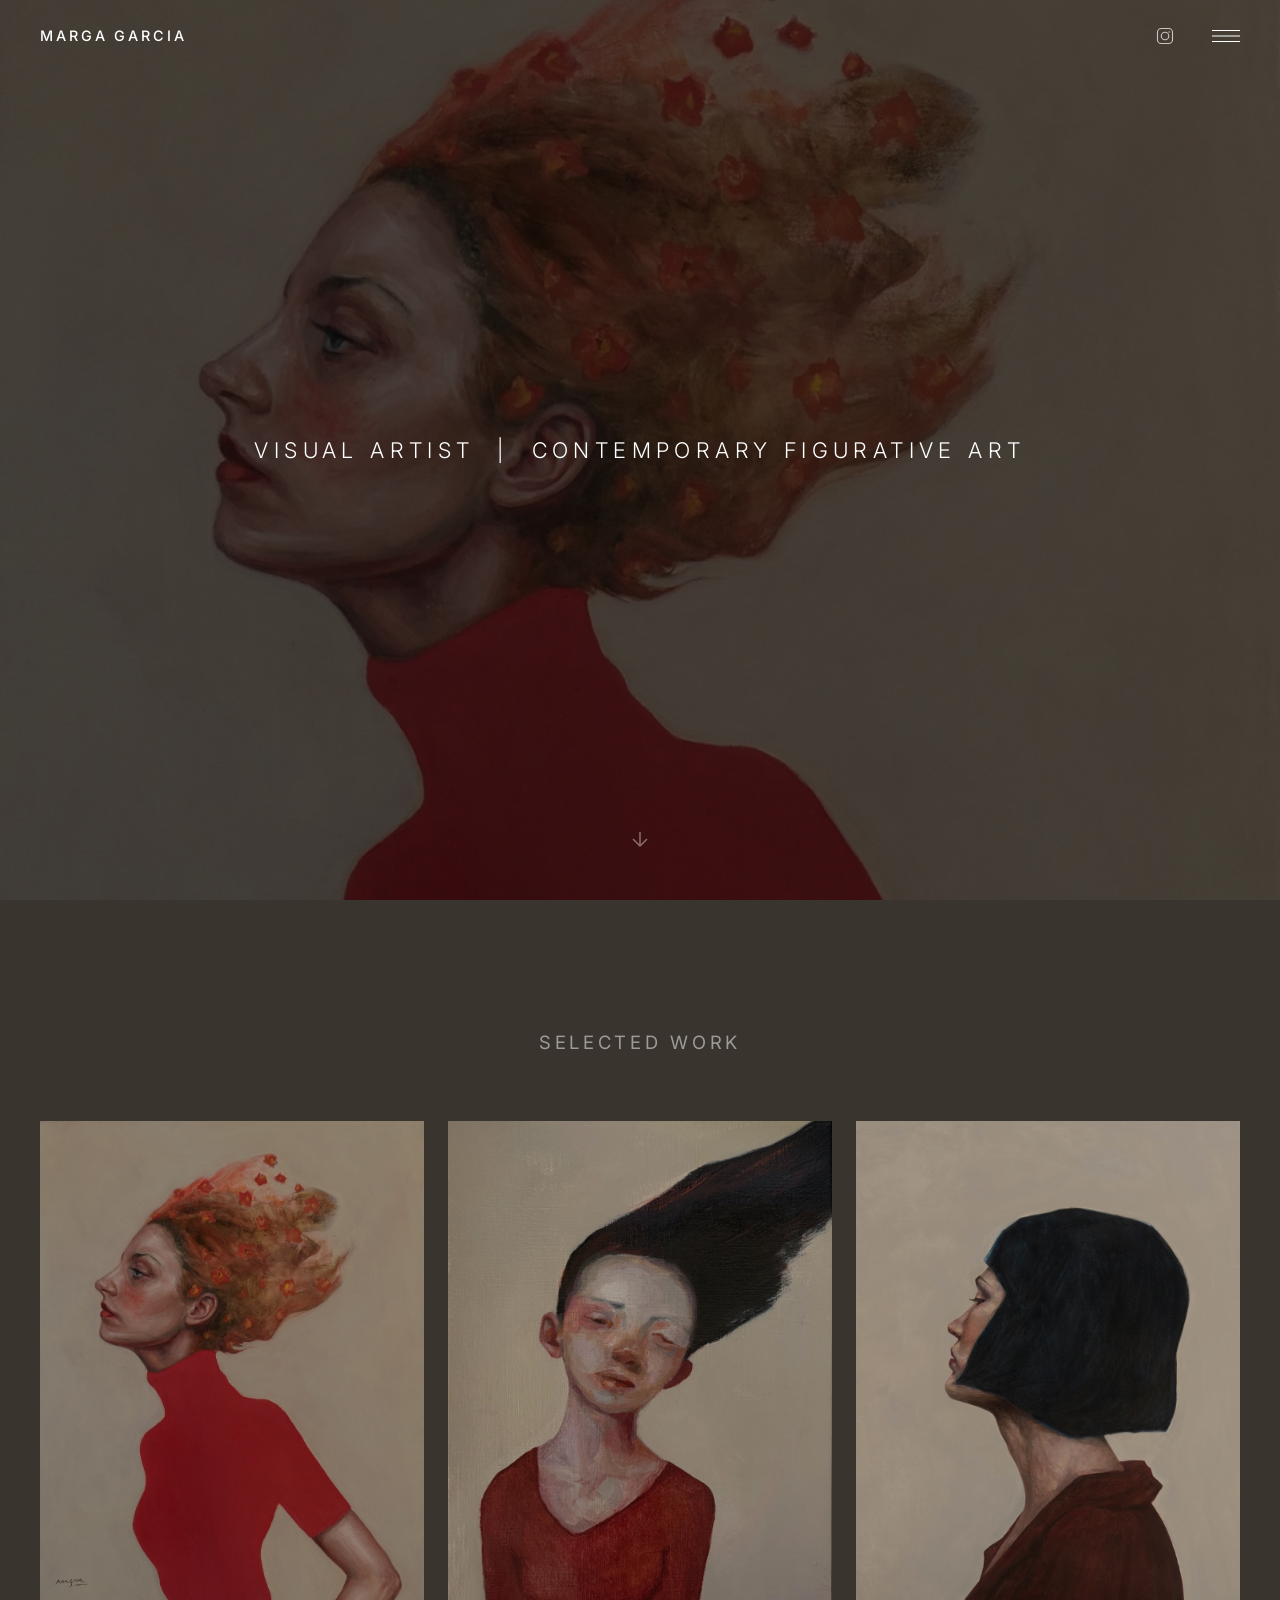
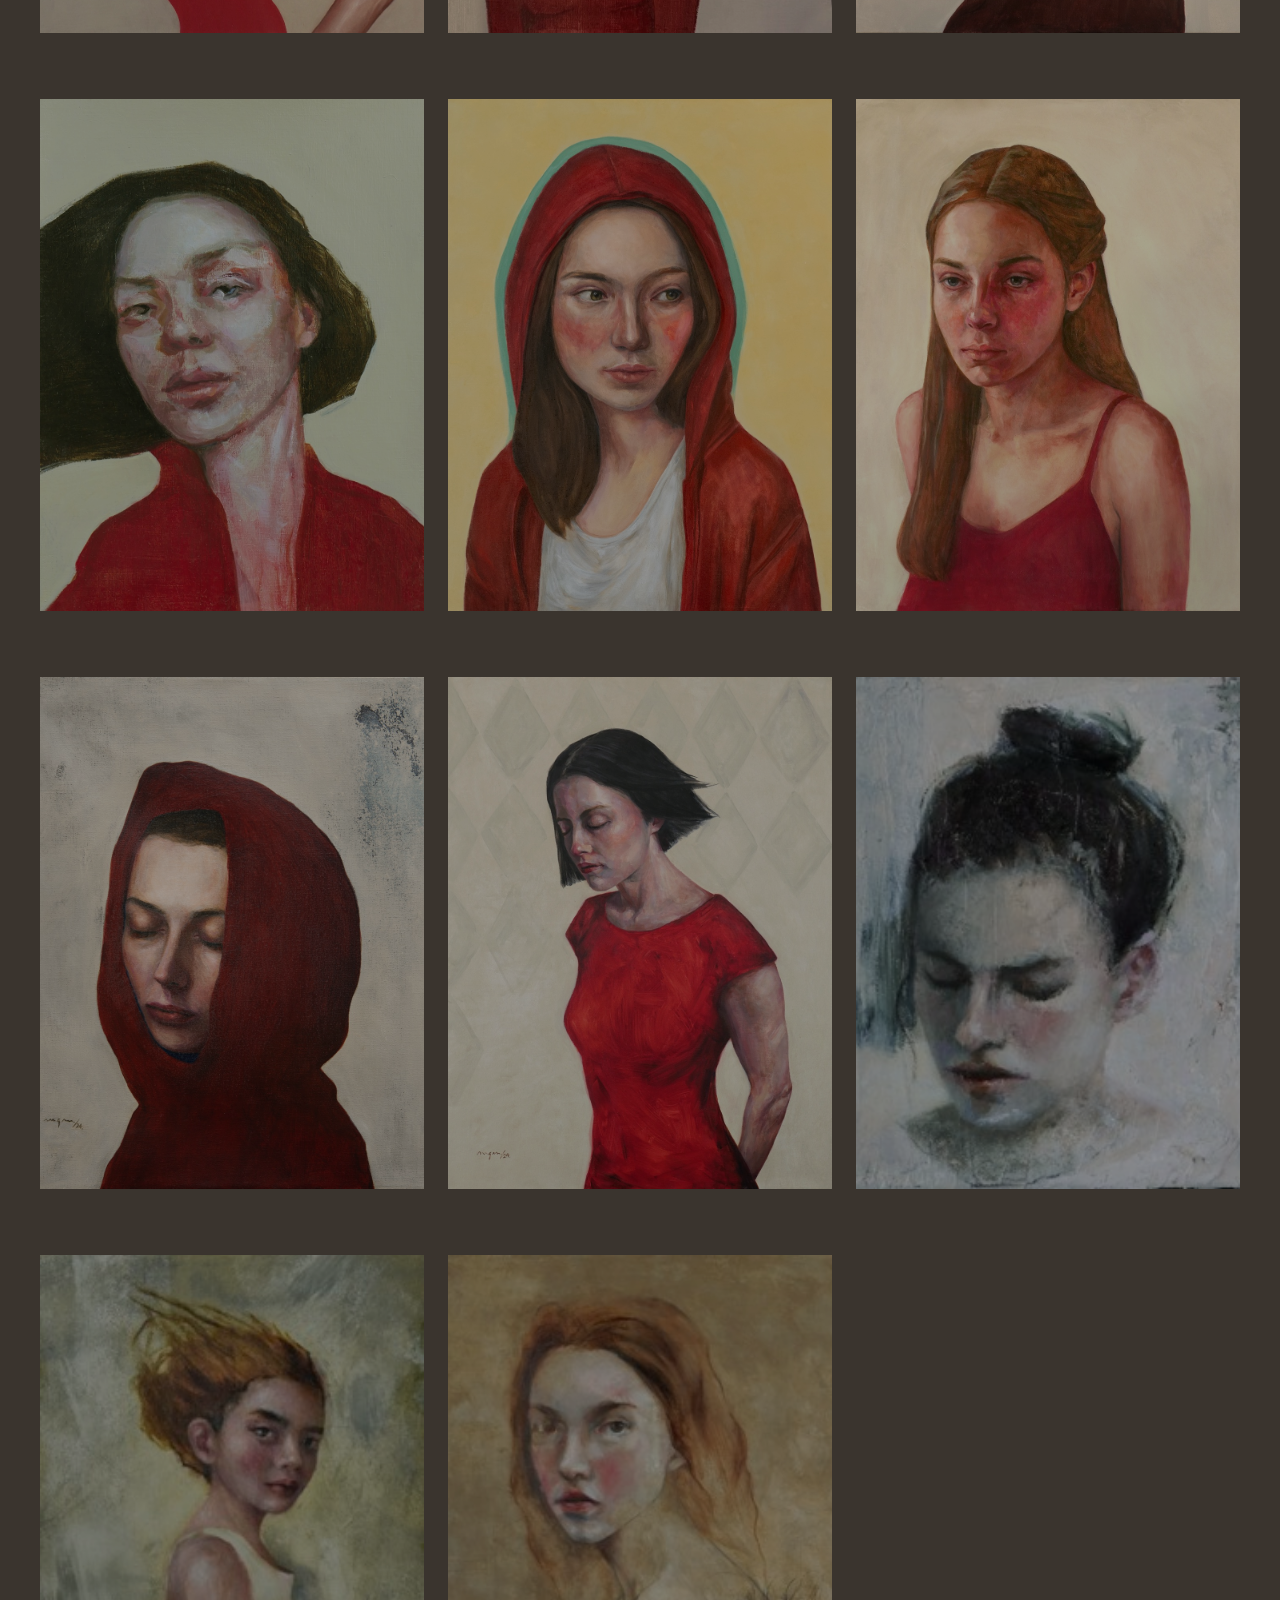
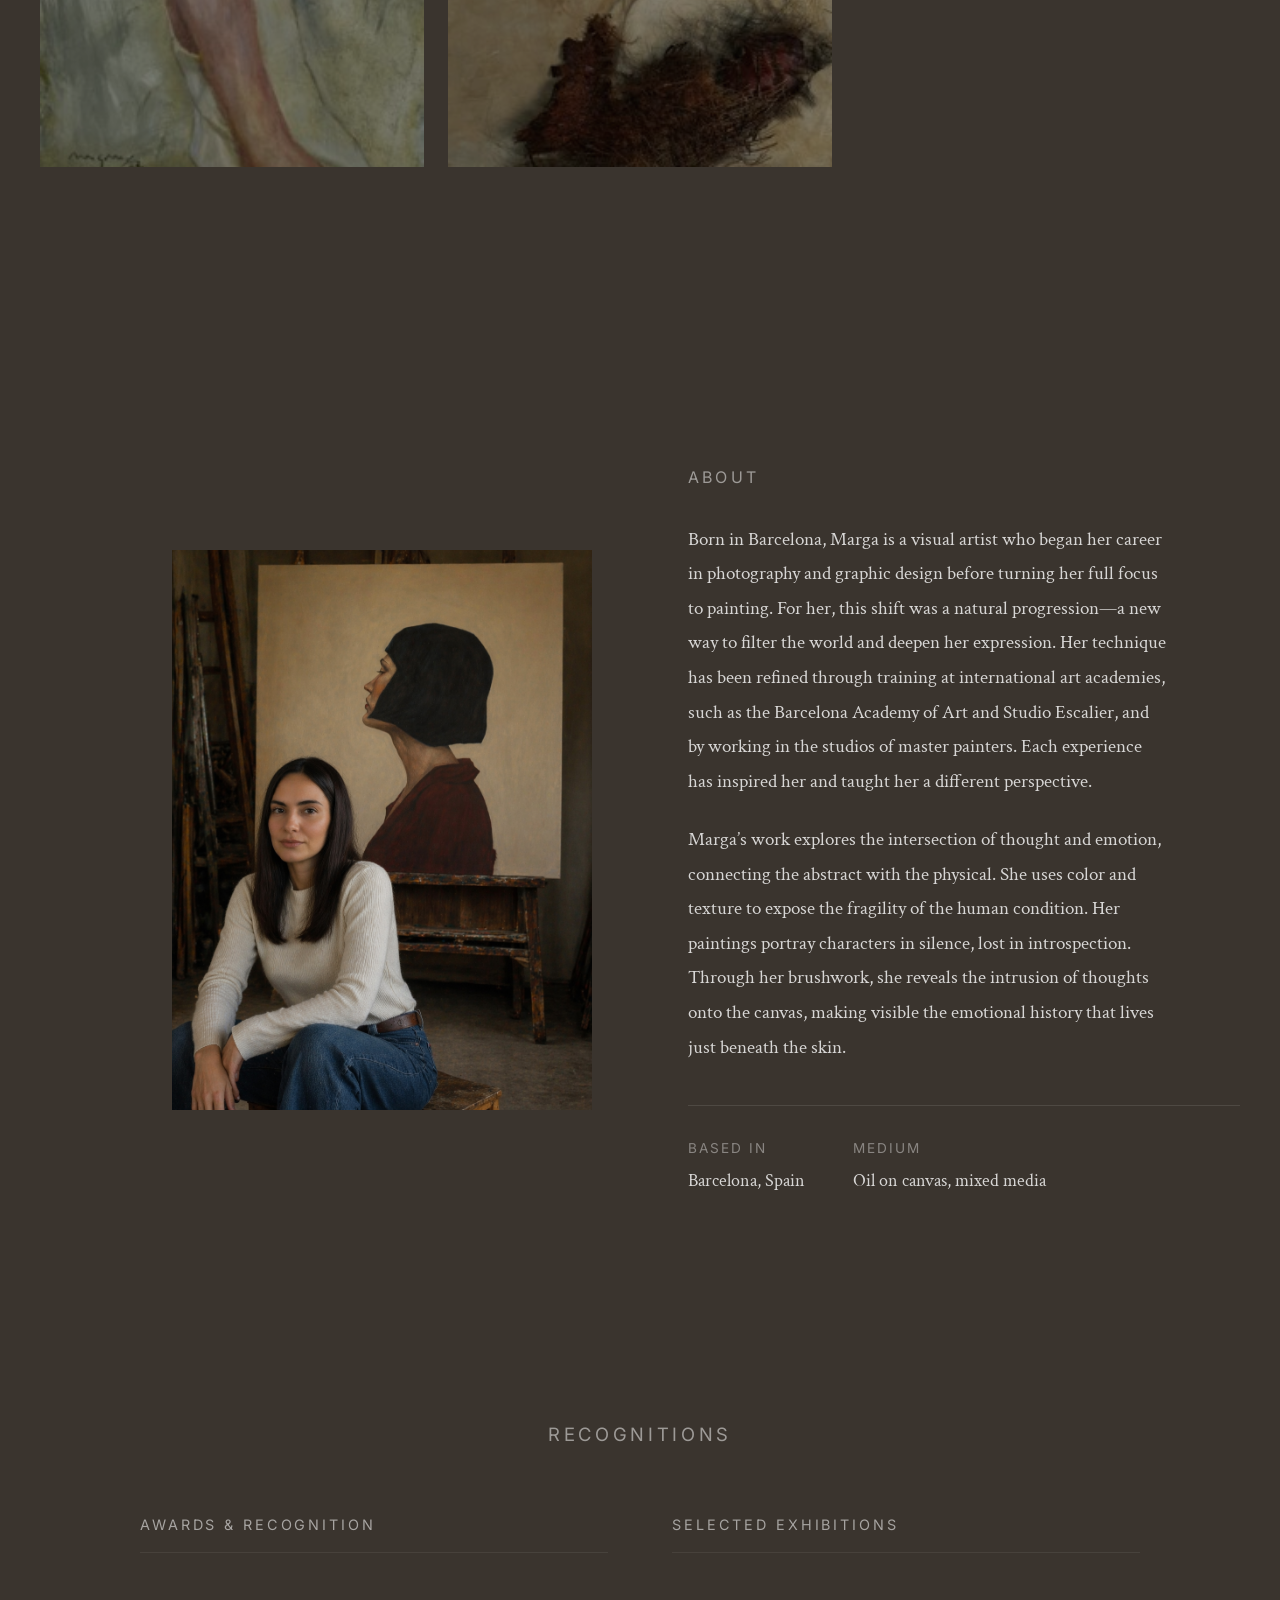
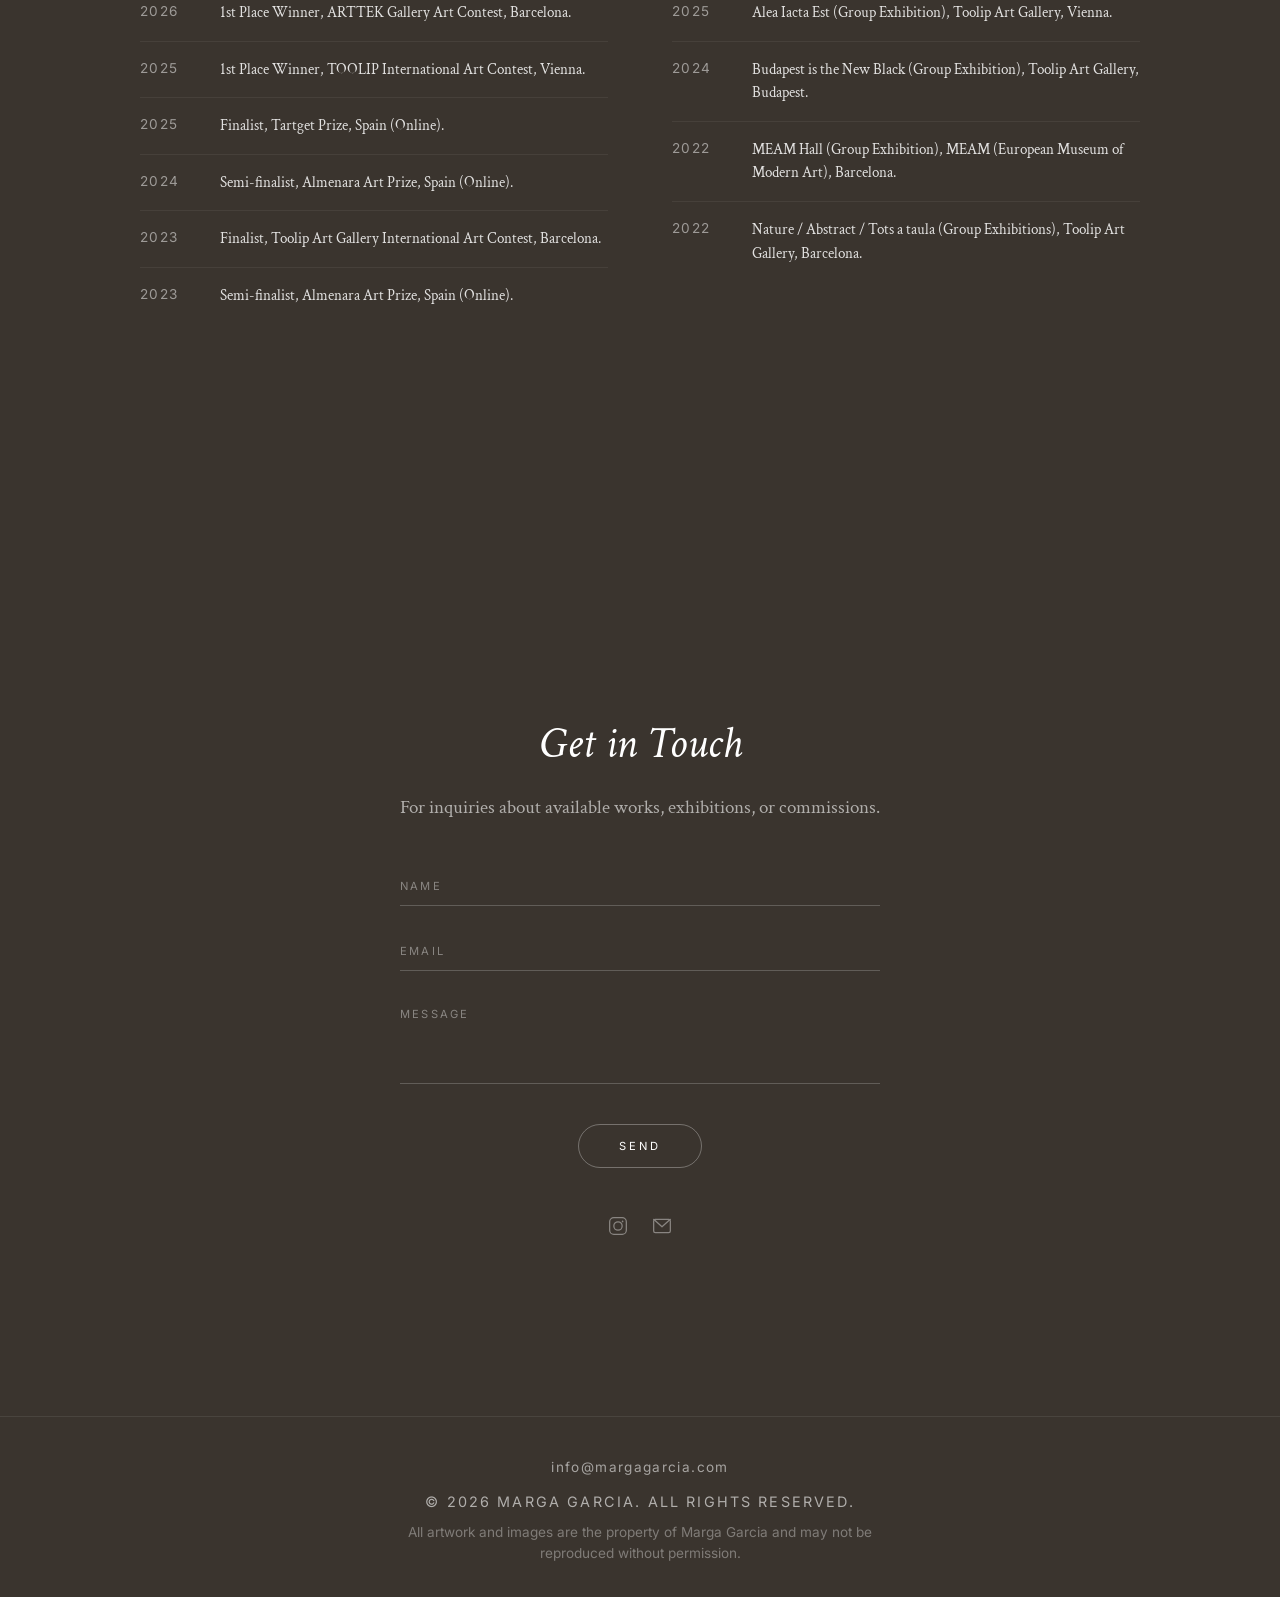
==== index.html @ 3ab3a867 "Improve mobile layout: stack hero title, recenter background, 2-column gallery on small phones Co-Au" ====
<!DOCTYPE html>
<html lang="en">
<head>
  <meta charset="UTF-8">
  <meta name="viewport" content="width=device-width, initial-scale=1.0">
  <title>Marga Garcia — Artist</title>
  <meta name="description" content="Marga Garcia — Artist portfolio">
  <link rel="preconnect" href="https://fonts.googleapis.com">
  <link rel="preconnect" href="https://fonts.gstatic.com" crossorigin>
  <link href="https://fonts.googleapis.com/css2?family=Crimson+Text:ital,wght@0,400;0,600;1,400&family=Inter:wght@300;400;500&display=swap" rel="stylesheet">
  <link rel="stylesheet" href="css/style.css">
</head>
<body>

  <!-- Navigation -->
  <nav class="nav" id="nav">
    <div class="nav-inner">
      <a href="#hero" class="nav-logo">Marga Garcia</a>
      <div class="nav-actions">
        <a href="https://www.instagram.com/marga__art/" target="_blank" aria-label="Instagram" class="nav-ig">
          <svg width="18" height="18" viewBox="0 0 24 24" fill="none" stroke="currentColor" stroke-width="1.5" stroke-linecap="round" stroke-linejoin="round">
            <rect x="2" y="2" width="20" height="20" rx="5"/>
            <circle cx="12" cy="12" r="5"/>
            <circle cx="17.5" cy="6.5" r="1" fill="currentColor" stroke="none"/>
          </svg>
        </a>
        <button class="nav-toggle" id="nav-toggle" aria-label="Toggle menu">
          <span></span>
          <span></span>
          <span></span>
        </button>
      </div>
      <ul class="nav-links" id="nav-links">
        <li><a href="#work">Work</a></li>
        <li><a href="#about">About</a></li>
        <li><a href="#recognitions">Recognitions</a></li>
        <li><a href="#contact">Contact</a></li>
      </ul>
    </div>
  </nav>

  <!-- Hero -->
  <section class="slide hero" id="hero">
    <div class="hero-bg"></div>
    <div class="hero-content">
      <h1 class="hero-title"><span class="hero-line">Visual Artist</span><span class="hero-sep">&nbsp;&nbsp;|&nbsp;&nbsp;</span><span class="hero-line">Contemporary Figurative Art</span></h1>
    </div>
    <a href="#work" class="scroll-indicator" aria-label="Scroll down">
      <svg width="24" height="24" viewBox="0 0 24 24" fill="none" stroke="currentColor" stroke-width="1.5">
        <path d="M12 5v14M5 12l7 7 7-7"/>
      </svg>
    </a>
  </section>

  <!-- Work / Gallery -->
  <section class="slide work" id="work">
    <div class="section-header">
      <h2>Selected Work</h2>
    </div>
    <div class="gallery">
      <a href="#" class="gallery-item" data-title="Inflorescence" data-year="2025">
        <div class="gallery-img">
          <img src="images/insta/Inflorescence_MargaGarcia%20Grande.jpeg" alt="Inflorescence" loading="lazy">
        </div>
        <div class="gallery-caption">
          <span class="gallery-title">Inflorescence</span>
          <span class="gallery-year">2025</span>
        </div>
      </a>
      <a href="#" class="gallery-item" data-title="Untitled" data-year="2026">
        <div class="gallery-img">
          <img src="images/insta/WhatsApp%20Image%202026-04-10%20at%2017.46.43%20Grande.jpeg" alt="Untitled" loading="lazy">
        </div>
        <div class="gallery-caption">
          <span class="gallery-title">Untitled</span>
          <span class="gallery-year">2026</span>
        </div>
      </a>
      <a href="#" class="gallery-item" data-title="Reflections II" data-year="2025">
        <div class="gallery-img">
          <img src="images/insta/Marga%20Garcia_%20REFLECTIONS%20_II%20Grande.jpeg" alt="Reflections II" loading="lazy">
        </div>
        <div class="gallery-caption">
          <span class="gallery-title">Reflections II</span>
          <span class="gallery-year">2025</span>
        </div>
      </a>
      <a href="#" class="gallery-item" data-title="Untitled" data-year="2024">
        <div class="gallery-img">
          <img src="images/insta/L1035656%20copy%20Grande.jpeg" alt="Untitled" loading="lazy">
        </div>
        <div class="gallery-caption">
          <span class="gallery-title">Untitled</span>
          <span class="gallery-year">2024</span>
        </div>
      </a>
      <a href="#" class="gallery-item" data-title="Too Bright To Be Hidden" data-year="2024">
        <div class="gallery-img">
          <img src="images/insta/%22TooBrightToBeHidden%22._MargaGarcia%20Grande.jpeg" alt="Too Bright To Be Hidden" loading="lazy">
        </div>
        <div class="gallery-caption">
          <span class="gallery-title">Too Bright To Be Hidden</span>
          <span class="gallery-year">2024</span>
        </div>
      </a>
      <a href="#" class="gallery-item" data-title="The Flush Within" data-year="2025">
        <div class="gallery-img">
          <img src="images/insta/The%20Flush%20Within_%20Marga%20Garcia%20Grande.jpeg" alt="The Flush Within" loading="lazy">
        </div>
        <div class="gallery-caption">
          <span class="gallery-title">The Flush Within</span>
          <span class="gallery-year">2025</span>
        </div>
      </a>
      <a href="#" class="gallery-item" data-title="Reflections III" data-year="2024">
        <div class="gallery-img">
          <img src="images/insta/Marga%20Garcia%20REFLECTIONS%20III%20Grande.jpeg" alt="Reflections III" loading="lazy">
        </div>
        <div class="gallery-caption">
          <span class="gallery-title">Reflections III</span>
          <span class="gallery-year">2024</span>
        </div>
      </a>
      <a href="#" class="gallery-item" data-title="Reflections" data-year="2026">
        <div class="gallery-img">
          <img src="images/insta/Marga%20Garcia%20-%20Reflections-%20oil%20on%20canvas%20Grande.jpeg" alt="Reflections" loading="lazy">
        </div>
        <div class="gallery-caption">
          <span class="gallery-title">Reflections</span>
          <span class="gallery-year">2026</span>
        </div>
      </a>
      <a href="#" class="gallery-item" data-title="Regrets" data-year="2026">
        <div class="gallery-img">
          <img src="images/insta/Regrets_MargaG%20%20%20Peque%C3%B1o.jpeg" alt="Regrets" loading="lazy">
        </div>
        <div class="gallery-caption">
          <span class="gallery-title">Regrets</span>
          <span class="gallery-year">2026</span>
        </div>
      </a>
      <a href="#" class="gallery-item" data-title="Enchantment" data-year="2026">
        <div class="gallery-img">
          <img src="images/insta/Enchantment_Marga%20Garcia%20Peque%C3%B1o.jpeg" alt="Enchantment" loading="lazy">
        </div>
        <div class="gallery-caption">
          <span class="gallery-title">Enchantment</span>
          <span class="gallery-year">2026</span>
        </div>
      </a>
      <a href="#" class="gallery-item" data-title="Tree Bark Woman" data-year="2026">
        <div class="gallery-img">
          <img src="images/insta/Marga%20Garcia_Tree%20Bark%20Woman%20Peque%C3%B1o.jpeg" alt="Tree Bark Woman" loading="lazy">
        </div>
        <div class="gallery-caption">
          <span class="gallery-title">Tree Bark Woman</span>
          <span class="gallery-year">2026</span>
        </div>
      </a>
    </div>
  </section>

  <!-- About -->
  <section class="slide about" id="about">
    <div class="about-inner">
      <div class="about-image">
        <img src="images/insta/ChatGPT%20Image%20Apr%2018,%202026,%2011_06_30%20AM.png" alt="Marga Garcia">
      </div>
      <div class="about-text">
        <h2>About</h2>
        <p>Born in Barcelona, Marga is a visual artist who began her career in photography and graphic design before turning her full focus to painting. For her, this shift was a natural progression—a new way to filter the world and deepen her expression. Her technique has been refined through training at international art academies, such as the Barcelona Academy of Art and Studio Escalier, and by working in the studios of master painters. Each experience has inspired her and taught her a different perspective.</p>
        <p>Marga&rsquo;s work explores the intersection of thought and emotion, connecting the abstract with the physical. She uses color and texture to expose the fragility of the human condition. Her paintings portray characters in silence, lost in introspection. Through her brushwork, she reveals the intrusion of thoughts onto the canvas, making visible the emotional history that lives just beneath the skin.</p>
        <div class="about-details">
          <div class="detail">
            <span class="detail-label">Based in</span>
            <span class="detail-value">Barcelona, Spain</span>
          </div>
          <div class="detail">
            <span class="detail-label">Medium</span>
            <span class="detail-value">Oil on canvas, mixed media</span>
          </div>
        </div>
      </div>
    </div>
  </section>

  <!-- Recognitions -->
  <section class="slide recognitions" id="recognitions">
    <div class="section-header">
      <h2>Recognitions</h2>
    </div>
    <div class="recognitions-inner">
      <div class="recognitions-group">
        <h3 class="recognitions-subtitle">Awards &amp; Recognition</h3>
        <ul class="recognitions-list">
          <li><span class="recognitions-year">2026</span><span class="recognitions-text">1st Place Winner, ARTTEK Gallery Art Contest, Barcelona.</span></li>
          <li><span class="recognitions-year">2025</span><span class="recognitions-text">1st Place Winner, TOOLIP International Art Contest, Vienna.</span></li>
          <li><span class="recognitions-year">2025</span><span class="recognitions-text">Finalist, Tartget Prize, Spain (Online).</span></li>
          <li><span class="recognitions-year">2024</span><span class="recognitions-text">Semi-finalist, Almenara Art Prize, Spain (Online).</span></li>
          <li><span class="recognitions-year">2023</span><span class="recognitions-text">Finalist, Toolip Art Gallery International Art Contest, Barcelona.</span></li>
          <li><span class="recognitions-year">2023</span><span class="recognitions-text">Semi-finalist, Almenara Art Prize, Spain (Online).</span></li>
        </ul>
      </div>
      <div class="recognitions-group">
        <h3 class="recognitions-subtitle">Selected Exhibitions</h3>
        <ul class="recognitions-list">
          <li><span class="recognitions-year">2025</span><span class="recognitions-text">Alea Iacta Est (Group Exhibition), Toolip Art Gallery, Vienna.</span></li>
          <li><span class="recognitions-year">2024</span><span class="recognitions-text">Budapest is the New Black (Group Exhibition), Toolip Art Gallery, Budapest.</span></li>
          <li><span class="recognitions-year">2022</span><span class="recognitions-text">MEAM Hall (Group Exhibition), MEAM (European Museum of Modern Art), Barcelona.</span></li>
          <li><span class="recognitions-year">2022</span><span class="recognitions-text">Nature / Abstract / Tots a taula (Group Exhibitions), Toolip Art Gallery, Barcelona.</span></li>
        </ul>
      </div>
    </div>
  </section>

  <!-- Contact -->
  <section class="slide contact" id="contact">
    <div class="contact-inner">
      <h2>Get in Touch</h2>
      <p class="contact-text">For inquiries about available works, exhibitions, or commissions.</p>
      <form class="contact-form" id="contact-form" novalidate>
        <div class="form-row">
          <input type="text" name="name" id="contact-name" placeholder="Name" required>
        </div>
        <div class="form-row">
          <input type="email" name="email" id="contact-email-input" placeholder="Email" required>
        </div>
        <div class="form-row">
          <textarea name="message" id="contact-message" rows="4" placeholder="Message" required></textarea>
        </div>
        <button type="submit" class="form-submit">Send</button>
      </form>
      <div class="social-links">
        <a href="https://www.instagram.com/marga__art/" target="_blank" aria-label="Instagram">
          <svg width="20" height="20" viewBox="0 0 24 24" fill="none" stroke="currentColor" stroke-width="1.5" stroke-linecap="round" stroke-linejoin="round">
            <rect x="2" y="2" width="20" height="20" rx="5"/>
            <circle cx="12" cy="12" r="5"/>
            <circle cx="17.5" cy="6.5" r="1" fill="currentColor" stroke="none"/>
          </svg>
        </a>
        <a href="mailto:info@margagarcia.com" aria-label="Email">
          <svg width="20" height="20" viewBox="0 0 24 24" fill="none" stroke="currentColor" stroke-width="1.5" stroke-linecap="round" stroke-linejoin="round">
            <rect x="2" y="4" width="20" height="16" rx="2"/>
            <path d="M22 4L12 13 2 4"/>
          </svg>
        </a>
      </div>
    </div>
  </section>

  <!-- Footer -->
  <footer class="site-footer">
    <div class="site-footer-inner">
      <p class="footer-email"><a href="mailto:info@margagarcia.com">info@margagarcia.com</a></p>
      <p class="footer-copy">&copy; 2026 Marga Garcia. All rights reserved.</p>
      <p class="footer-note">All artwork and images are the property of Marga Garcia and may not be reproduced without permission.</p>
    </div>
  </footer>

  <!-- Lightbox -->
  <div class="lightbox" id="lightbox">
    <button class="lightbox-close" aria-label="Close">&times;</button>
    <button class="lightbox-prev" aria-label="Previous">
      <svg width="32" height="32" viewBox="0 0 24 24" fill="none" stroke="currentColor" stroke-width="1.5"><path d="M15 18l-6-6 6-6"/></svg>
    </button>
    <button class="lightbox-next" aria-label="Next">
      <svg width="32" height="32" viewBox="0 0 24 24" fill="none" stroke="currentColor" stroke-width="1.5"><path d="M9 18l6-6-6-6"/></svg>
    </button>
    <div class="lightbox-content">
      <img src="" alt="" id="lightbox-img">
      <div class="lightbox-caption" id="lightbox-caption"></div>
    </div>
  </div>

  <script src="js/main.js"></script>
</body>
</html>
---- css/style.css ----
/* ========================================
   Marga Garcia — Artist Portfolio
   ======================================== */

/* Reset & Base */
*, *::before, *::after {
  margin: 0;
  padding: 0;
  box-sizing: border-box;
}

html {
  scroll-behavior: smooth;
  font-size: 16px;
  -webkit-font-smoothing: antialiased;
  -moz-osx-font-smoothing: grayscale;
}

body {
  font-family: 'Crimson Text', Georgia, serif;
  background: #3a342e;
  color: #fff;
  line-height: 1.6;
  overflow-x: hidden;
}

img {
  max-width: 100%;
  display: block;
}

a {
  color: inherit;
  text-decoration: none;
}

/* ========================================
   Navigation
   ======================================== */
.nav {
  position: fixed;
  top: 0;
  left: 0;
  right: 0;
  z-index: 100;
  padding: 1.5rem 2.5rem;
  transition: background 0.4s ease, padding 0.4s ease;
}

.nav.scrolled {
  background: rgba(58, 52, 46, 0.95);
  backdrop-filter: blur(10px);
  padding: 1rem 2.5rem;
}

.nav-inner {
  display: flex;
  align-items: center;
  justify-content: space-between;
  max-width: 1400px;
  margin: 0 auto;
}

.nav-logo {
  font-family: 'Inter', 'Helvetica Neue', Arial, sans-serif;
  font-size: 0.9rem;
  font-weight: 500;
  text-transform: uppercase;
  letter-spacing: 0.2em;
  transition: opacity 0.3s ease;
}

.nav-logo {
  position: relative;
  z-index: 2;
}

.nav-logo:hover {
  opacity: 0.7;
}

.nav-links {
  list-style: none;
  position: absolute;
  top: 100%;
  right: 2.5rem;
  margin-top: 0.5rem;
  background: rgba(58, 52, 46, 0.35);
  backdrop-filter: blur(14px);
  -webkit-backdrop-filter: blur(14px);
  display: flex;
  flex-direction: column;
  align-items: flex-start;
  gap: 1.25rem;
  padding: 1.5rem 2rem;
  border-radius: 4px;
  box-shadow: 0 10px 30px rgba(0, 0, 0, 0.4);
  opacity: 0;
  visibility: hidden;
  transform: translateY(-8px);
  transition: opacity 0.3s ease, visibility 0.3s ease, transform 0.3s ease;
}

.nav-links.open {
  opacity: 1;
  visibility: visible;
  transform: translateY(0);
}

.nav-links a {
  font-family: 'Inter', 'Helvetica Neue', Arial, sans-serif;
  font-size: 0.85rem;
  font-weight: 400;
  text-transform: uppercase;
  letter-spacing: 0.15em;
  opacity: 0.7;
  transition: opacity 0.3s ease;
}

.nav-links a:hover {
  opacity: 1;
}

/* Mobile toggle */
.nav-actions {
  display: flex;
  align-items: center;
  gap: 1cm;
  position: relative;
  z-index: 2;
}

.nav-ig {
  color: #fff;
  opacity: 0.7;
  display: inline-flex;
  align-items: center;
  transition: opacity 0.3s ease;
}

.nav-ig:hover {
  opacity: 1;
}

.nav-toggle {
  display: block;
  background: none;
  border: none;
  cursor: pointer;
  width: 28px;
  height: 20px;
  position: relative;
  z-index: 2;
}

.nav-toggle span {
  display: block;
  width: 100%;
  height: 1px;
  background: #fff;
  position: absolute;
  left: 0;
  transition: transform 0.3s ease, opacity 0.3s ease;
}

.nav-toggle span:first-child { top: 4px; }
.nav-toggle span:nth-child(2) { top: 50%; transform: translateY(-50%); }
.nav-toggle span:last-child { bottom: 4px; }

.nav-toggle.active span:first-child {
  top: 50%;
  transform: rotate(45deg);
}

.nav-toggle.active span:nth-child(2) {
  opacity: 0;
}

.nav-toggle.active span:last-child {
  bottom: 50%;
  transform: rotate(-45deg);
}

/* ========================================
   Slides (sections)
   ======================================== */
.slide {
  min-height: 100vh;
  display: flex;
  flex-direction: column;
  position: relative;
}

/* ========================================
   Hero
   ======================================== */
.hero {
  align-items: center;
  justify-content: center;
  overflow: hidden;
  background: #0a0a0a;
}

.hero-bg {
  position: absolute;
  inset: 0;
  background: url('../images/insta/Inflorescence_MargaGarcia%20Grande.jpeg') center 20%/cover no-repeat;
  opacity: 0.3;
  transition: opacity 1s ease;
}

.hero-content {
  position: relative;
  text-align: center;
  z-index: 1;
}

.hero-title {
  font-family: 'Inter', 'Helvetica Neue', Arial, sans-serif;
  font-size: clamp(0.85rem, 1.7vw, 1.35rem);
  font-weight: 300;
  line-height: 1.6;
  letter-spacing: 0.25em;
  text-transform: uppercase;
  margin-bottom: 0;
}

.hero-subtitle {
  font-family: 'Inter', 'Helvetica Neue', Arial, sans-serif;
  font-size: 0.75rem;
  font-weight: 300;
  text-transform: uppercase;
  letter-spacing: 0.35em;
  opacity: 0.6;
}

.scroll-indicator {
  position: absolute;
  bottom: 2.5rem;
  left: 50%;
  transform: translateX(-50%);
  opacity: 0.4;
  transition: opacity 0.3s ease, transform 0.3s ease;
  animation: float 2.5s ease-in-out infinite;
}

.scroll-indicator:hover {
  opacity: 0.8;
  transform: translateX(-50%) translateY(3px);
}

@keyframes float {
  0%, 100% { transform: translateX(-50%) translateY(0); }
  50% { transform: translateX(-50%) translateY(8px); }
}

/* ========================================
   Work / Gallery
   ======================================== */
.work {
  min-height: auto;
  padding: 8rem 2.5rem;
}

.section-header {
  max-width: 1400px;
  margin: 0 auto 4rem;
}

.section-header h2 {
  font-family: 'Inter', 'Helvetica Neue', Arial, sans-serif;
  font-size: 1.15rem;
  font-weight: 400;
  text-transform: uppercase;
  letter-spacing: 0.2em;
  opacity: 0.5;
}

.gallery {
  display: grid;
  grid-template-columns: repeat(3, 1fr);
  gap: 1.5rem;
  max-width: 1400px;
  margin: 0 auto;
}

.gallery-item {
  display: block;
  position: relative;
  overflow: hidden;
  cursor: pointer;
}

.gallery-img {
  position: relative;
  overflow: hidden;
  background: #0a0a0a;
}

.gallery-img img {
  width: 100%;
  aspect-ratio: 3 / 4;
  object-fit: cover;
  opacity: 0.65;
  transition: transform 0.8s cubic-bezier(0.33, 0, 0.2, 1), opacity 0.6s ease;
  -webkit-user-drag: none;
  user-select: none;
  -webkit-user-select: none;
  pointer-events: none;
}

.gallery-item:hover .gallery-img img {
  transform: scale(1.05);
  opacity: 1;
}


.gallery-caption {
  display: flex;
  justify-content: space-between;
  align-items: baseline;
  padding: 0.75rem 0;
  opacity: 0;
  transform: translateY(5px);
  transition: opacity 0.4s ease, transform 0.4s ease;
}

.gallery-item:hover .gallery-caption {
  opacity: 1;
  transform: translateY(0);
}

.gallery-title {
  font-family: 'Inter', 'Helvetica Neue', Arial, sans-serif;
  font-size: 0.7rem;
  font-weight: 400;
  letter-spacing: 0.05em;
}

.gallery-year {
  font-family: 'Inter', 'Helvetica Neue', Arial, sans-serif;
  font-size: 0.65rem;
  font-weight: 300;
  opacity: 0.5;
}

/* ========================================
   About
   ======================================== */
.about {
  padding: 8rem 2.5rem;
  align-items: center;
  justify-content: center;
}

.about-inner {
  display: grid;
  grid-template-columns: 1fr 1fr;
  gap: 6rem;
  max-width: 1200px;
  width: 100%;
  align-items: center;
}

.about-image img {
  width: 100%;
  max-width: 420px;
  aspect-ratio: 3 / 4;
  object-fit: cover;
  margin-left: auto;
}

.about-text h2 {
  font-family: 'Inter', 'Helvetica Neue', Arial, sans-serif;
  font-size: 1rem;
  font-weight: 400;
  text-transform: uppercase;
  letter-spacing: 0.2em;
  opacity: 0.5;
  margin-bottom: 2rem;
}

.about-text p {
  font-size: 1.2rem;
  line-height: 1.8;
  opacity: 0.8;
  margin-bottom: 1.5rem;
  max-width: 480px;
}

.about-details {
  display: flex;
  gap: 3rem;
  margin-top: 2.5rem;
  padding-top: 2rem;
  border-top: 1px solid rgba(255, 255, 255, 0.1);
}

.detail-label {
  display: block;
  font-family: 'Inter', 'Helvetica Neue', Arial, sans-serif;
  font-size: 0.85rem;
  font-weight: 400;
  text-transform: uppercase;
  letter-spacing: 0.15em;
  opacity: 0.4;
  margin-bottom: 0.4rem;
}

.detail-value {
  font-size: 1.15rem;
  opacity: 0.8;
}

/* ========================================
   Recognitions
   ======================================== */
.recognitions {
  padding: 6rem 2.5rem;
}

.recognitions-inner {
  max-width: 1000px;
  margin: 0 auto;
  display: grid;
  grid-template-columns: 1fr 1fr;
  gap: 4rem;
}

.recognitions-subtitle {
  font-family: 'Inter', 'Helvetica Neue', Arial, sans-serif;
  font-size: 0.9rem;
  font-weight: 400;
  text-transform: uppercase;
  letter-spacing: 0.2em;
  opacity: 0.55;
  margin-bottom: 2rem;
  padding-bottom: 1rem;
  border-bottom: 1px solid rgba(255, 255, 255, 0.12);
}

.recognitions-list {
  list-style: none;
}

.recognitions-list li {
  display: grid;
  grid-template-columns: 60px 1fr;
  gap: 1.25rem;
  padding: 1rem 0;
  border-bottom: 1px solid rgba(255, 255, 255, 0.06);
}

.recognitions-list li:last-child {
  border-bottom: none;
}

.recognitions-year {
  font-family: 'Inter', 'Helvetica Neue', Arial, sans-serif;
  font-size: 0.85rem;
  letter-spacing: 0.1em;
  opacity: 0.5;
}

.recognitions-text {
  font-size: 0.95rem;
  line-height: 1.55;
  opacity: 0.85;
}

/* ========================================
   Contact
   ======================================== */
.contact {
  align-items: center;
  justify-content: center;
  text-align: center;
  padding: 6rem 2.5rem calc(6rem + 2cm);
  min-height: auto;
}

.contact-inner {
  max-width: 600px;
}

.contact-inner h2 {
  font-family: 'Crimson Text', Georgia, serif;
  font-style: italic;
  font-size: clamp(1.75rem, 4vw, 2.75rem);
  font-weight: 400;
  line-height: 1.1;
  margin-bottom: 1.5rem;
}

.contact-text {
  font-size: 1.2rem;
  opacity: 0.6;
  margin-bottom: 2.5rem;
  line-height: 1.7;
}

.contact-form {
  display: flex;
  flex-direction: column;
  gap: 1.5rem;
  max-width: 480px;
  width: 100%;
  margin: 2.5rem auto 2rem;
  text-align: left;
}

.contact-form input,
.contact-form textarea {
  width: 100%;
  background: transparent;
  border: none;
  border-bottom: 1px solid rgba(255, 255, 255, 0.2);
  color: #fff;
  font-family: 'Inter', 'Helvetica Neue', Arial, sans-serif;
  font-size: 0.85rem;
  padding: 0.75rem 0;
  transition: border-color 0.3s ease;
  resize: none;
}

.contact-form input::placeholder,
.contact-form textarea::placeholder {
  color: rgba(255, 255, 255, 0.4);
  text-transform: uppercase;
  letter-spacing: 0.2em;
  font-size: 0.7rem;
}

.contact-form input:focus,
.contact-form textarea:focus {
  outline: none;
  border-bottom-color: rgba(255, 255, 255, 0.7);
}

.form-submit {
  align-self: center;
  margin-top: 0.5rem;
  background: transparent;
  border: 1px solid rgba(255, 255, 255, 0.3);
  color: #fff;
  font-family: 'Inter', 'Helvetica Neue', Arial, sans-serif;
  font-size: 0.7rem;
  text-transform: uppercase;
  letter-spacing: 0.25em;
  padding: 0.85rem 2.5rem;
  border-radius: 999px;
  cursor: pointer;
  transition: background 0.3s ease, border-color 0.3s ease;
}

.form-submit:hover {
  background: rgba(255, 255, 255, 0.08);
  border-color: rgba(255, 255, 255, 0.7);
}

.contact-email {
  display: inline-block;
  font-family: 'Inter', 'Helvetica Neue', Arial, sans-serif;
  font-size: 0.75rem;
  font-weight: 400;
  letter-spacing: 0.1em;
  padding: 1em 2em;
  border: 1px solid rgba(255, 255, 255, 0.3);
  border-radius: 999px;
  transition: border-color 0.3s ease, background 0.3s ease;
}

.contact-email:hover {
  border-color: rgba(255, 255, 255, 0.8);
  background: rgba(255, 255, 255, 0.05);
}

.social-links {
  display: flex;
  justify-content: center;
  gap: 1.5rem;
  margin-top: 3rem;
}

.social-links a {
  opacity: 0.4;
  transition: opacity 0.3s ease, transform 0.3s ease;
}

.social-links a:hover {
  opacity: 1;
  transform: translateY(-2px);
}

/* ========================================
   Lightbox
   ======================================== */
.lightbox {
  position: fixed;
  inset: 0;
  z-index: 200;
  background: rgba(0, 0, 0, 0.95);
  display: flex;
  align-items: center;
  justify-content: center;
  opacity: 0;
  visibility: hidden;
  transition: opacity 0.4s ease, visibility 0.4s ease;
}

.lightbox.active {
  opacity: 1;
  visibility: visible;
}

.lightbox-close {
  position: absolute;
  top: 1.5rem;
  right: 2rem;
  background: none;
  border: none;
  color: #fff;
  font-size: 2rem;
  cursor: pointer;
  opacity: 0.6;
  transition: opacity 0.3s ease;
  line-height: 1;
}

.lightbox-close:hover {
  opacity: 1;
}

.lightbox-prev,
.lightbox-next {
  position: absolute;
  top: 50%;
  transform: translateY(-50%);
  background: none;
  border: none;
  color: #fff;
  cursor: pointer;
  opacity: 0.4;
  transition: opacity 0.3s ease;
  padding: 1rem;
}

.lightbox-prev:hover,
.lightbox-next:hover {
  opacity: 1;
}

.lightbox-prev { left: 1rem; }
.lightbox-next { right: 1rem; }

.lightbox-content {
  text-align: center;
  max-width: 85vw;
  max-height: 85vh;
  position: relative;
}

.lightbox-content img {
  max-width: 100%;
  max-height: 80vh;
  object-fit: contain;
  margin: 0 auto;
  -webkit-user-drag: none;
  user-select: none;
  -webkit-user-select: none;
  pointer-events: none;
}

.lightbox-caption {
  font-family: 'Inter', 'Helvetica Neue', Arial, sans-serif;
  font-size: 0.7rem;
  letter-spacing: 0.1em;
  opacity: 0.5;
  margin-top: 1.5rem;
}

/* ========================================
   Footer
   ======================================== */
.site-footer {
  border-top: 1px solid rgba(255, 255, 255, 0.08);
  padding: 2.5rem 2.5rem 2rem;
  background: #3a342e;
}

.site-footer-inner {
  max-width: 1200px;
  margin: 0 auto;
  text-align: center;
  font-family: 'Inter', 'Helvetica Neue', Arial, sans-serif;
}

.footer-copy {
  font-size: 0.9rem;
  letter-spacing: 0.15em;
  text-transform: uppercase;
  opacity: 0.6;
  margin-bottom: 0.5rem;
}

.footer-email {
  font-size: 0.85rem;
  letter-spacing: 0.1em;
  opacity: 0.55;
  margin-bottom: 0.75rem;
}

.footer-email a {
  color: inherit;
  transition: opacity 0.3s ease;
}

.footer-email a:hover {
  opacity: 0.8;
}

.footer-note {
  font-size: 0.85rem;
  opacity: 0.35;
  max-width: 540px;
  margin: 0 auto;
  line-height: 1.6;
}

/* ========================================
   Responsive
   ======================================== */
@media (max-width: 1024px) {
  .gallery {
    grid-template-columns: repeat(3, 1fr);
  }
}

@media (max-width: 768px) {
  .hero-bg {
    background-position: center center;
  }

  .hero-title .hero-sep {
    display: none;
  }

  .hero-title .hero-line {
    display: block;
    margin: 0.4em 0;
  }

  .gallery {
    grid-template-columns: repeat(2, 1fr);
    gap: 1rem;
  }

  .gallery-caption {
    opacity: 1;
    transform: none;
  }

  .about-inner {
    grid-template-columns: 1fr;
    gap: 3rem;
  }

  .recognitions-inner {
    grid-template-columns: 1fr;
    gap: 3rem;
  }

  .about-image img {
    margin: 0 auto;
    max-width: 100%;
  }

  .about-text p {
    max-width: 100%;
  }

  .work, .about, .contact {
    padding: 5rem 1.5rem;
  }

  .nav {
    padding: 1.25rem 1.5rem;
  }

  .nav.scrolled {
    padding: 1rem 1.5rem;
  }
}

@media (max-width: 480px) {
  .gallery {
    grid-template-columns: repeat(2, 1fr);
    gap: 0.75rem;
  }

  .hero-title {
    font-size: 0.8rem;
    letter-spacing: 0.2em;
  }
}
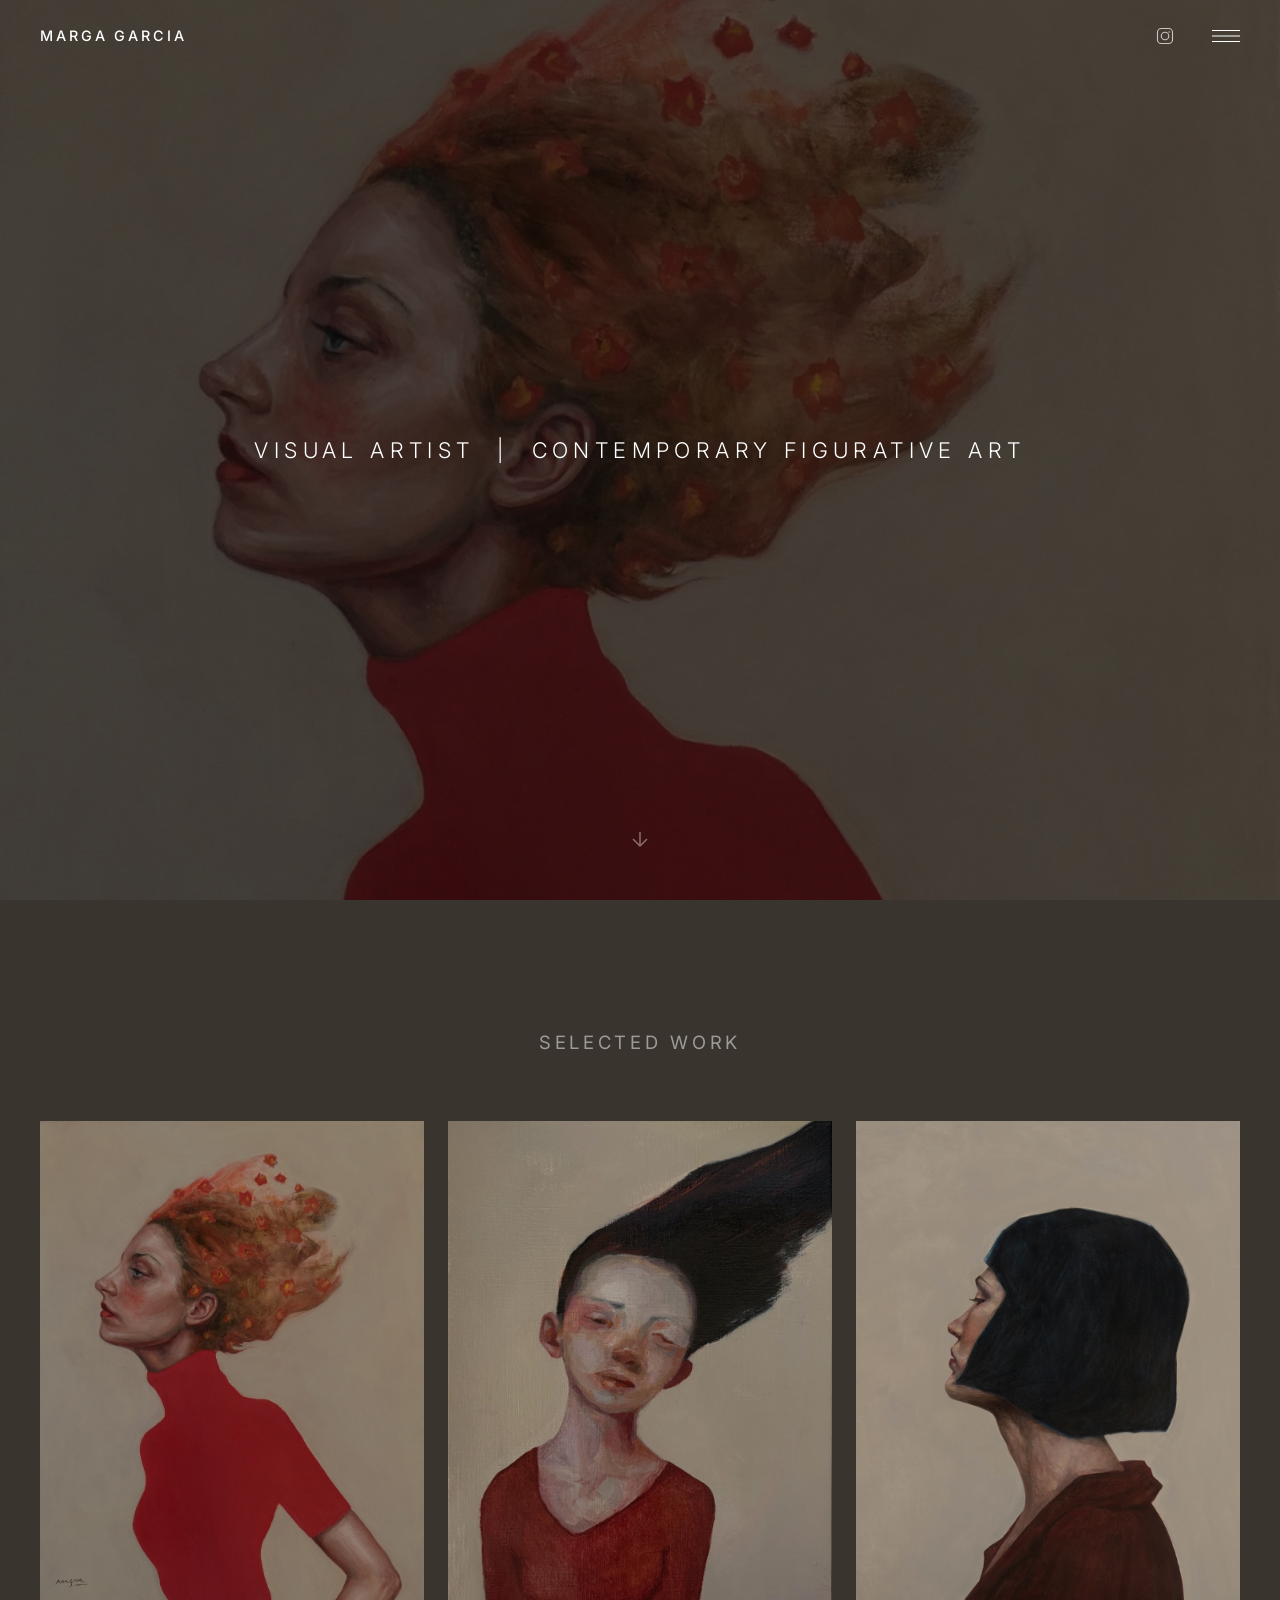
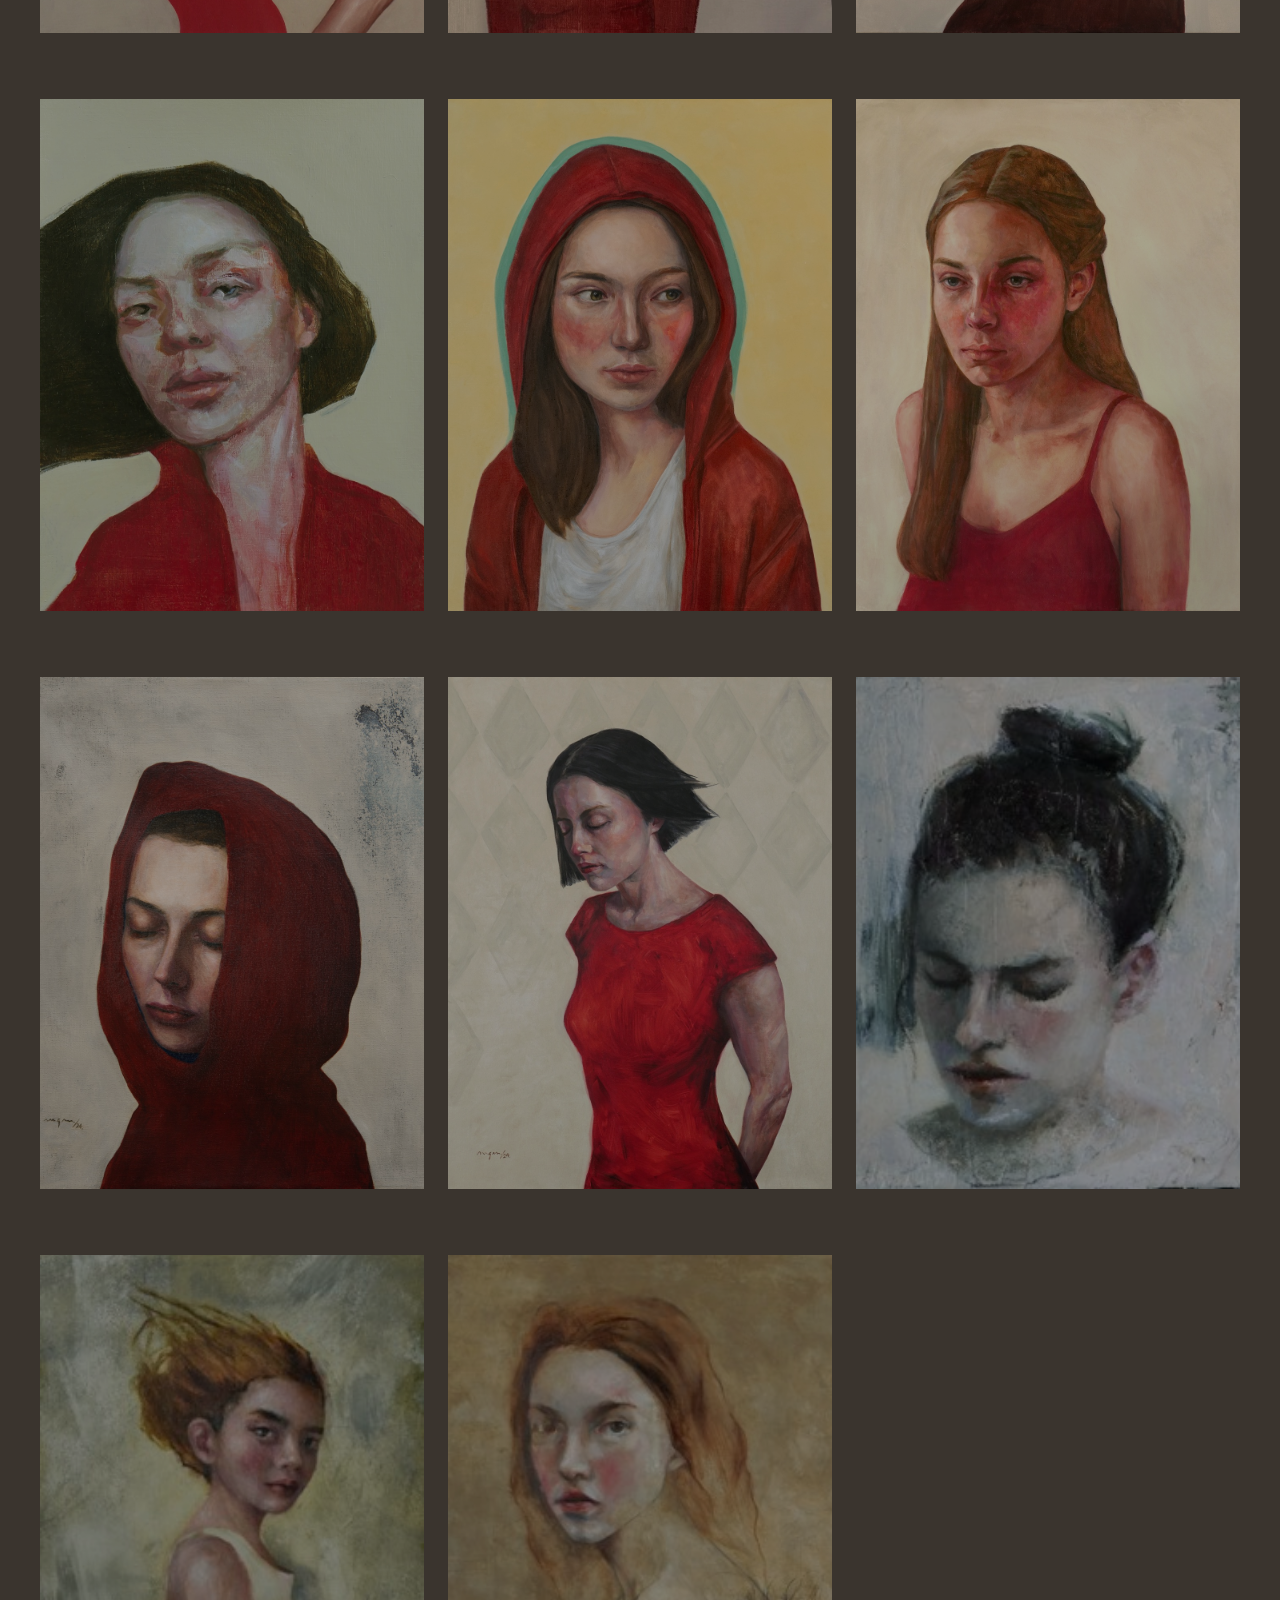
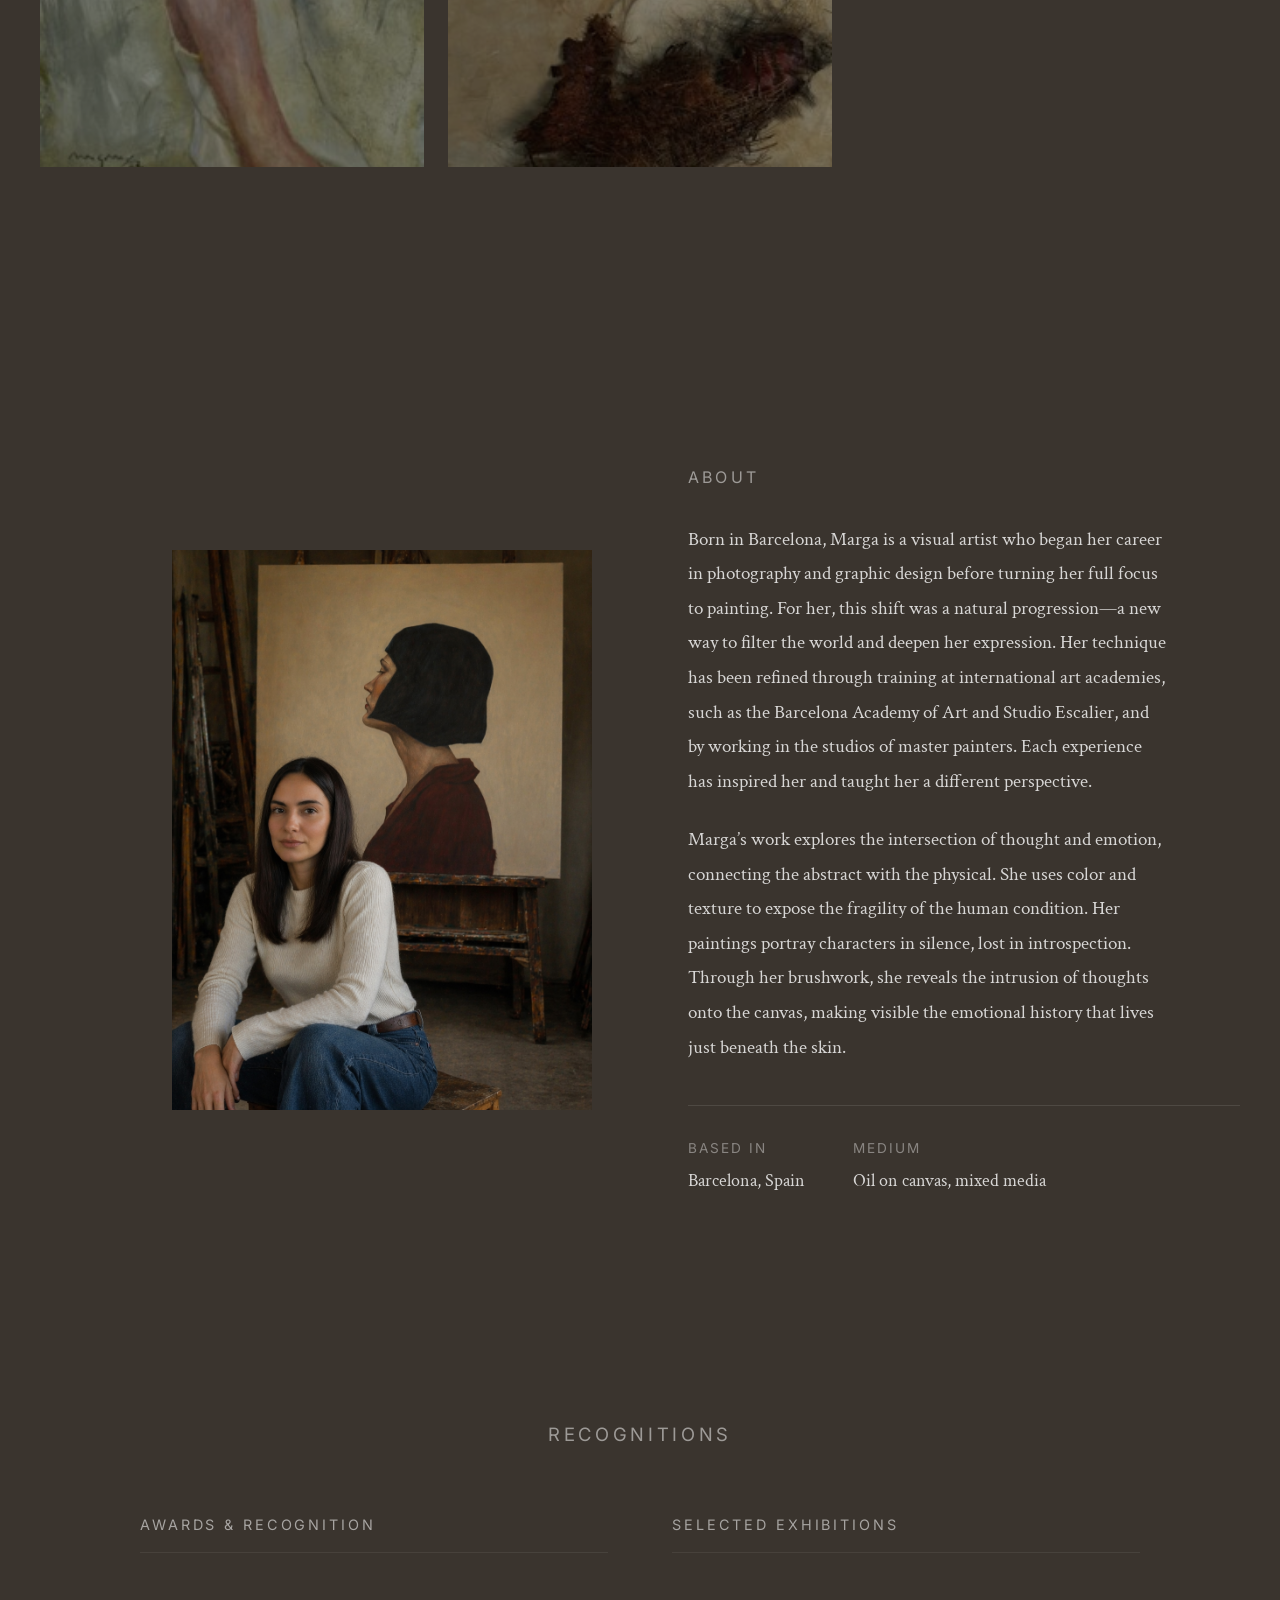
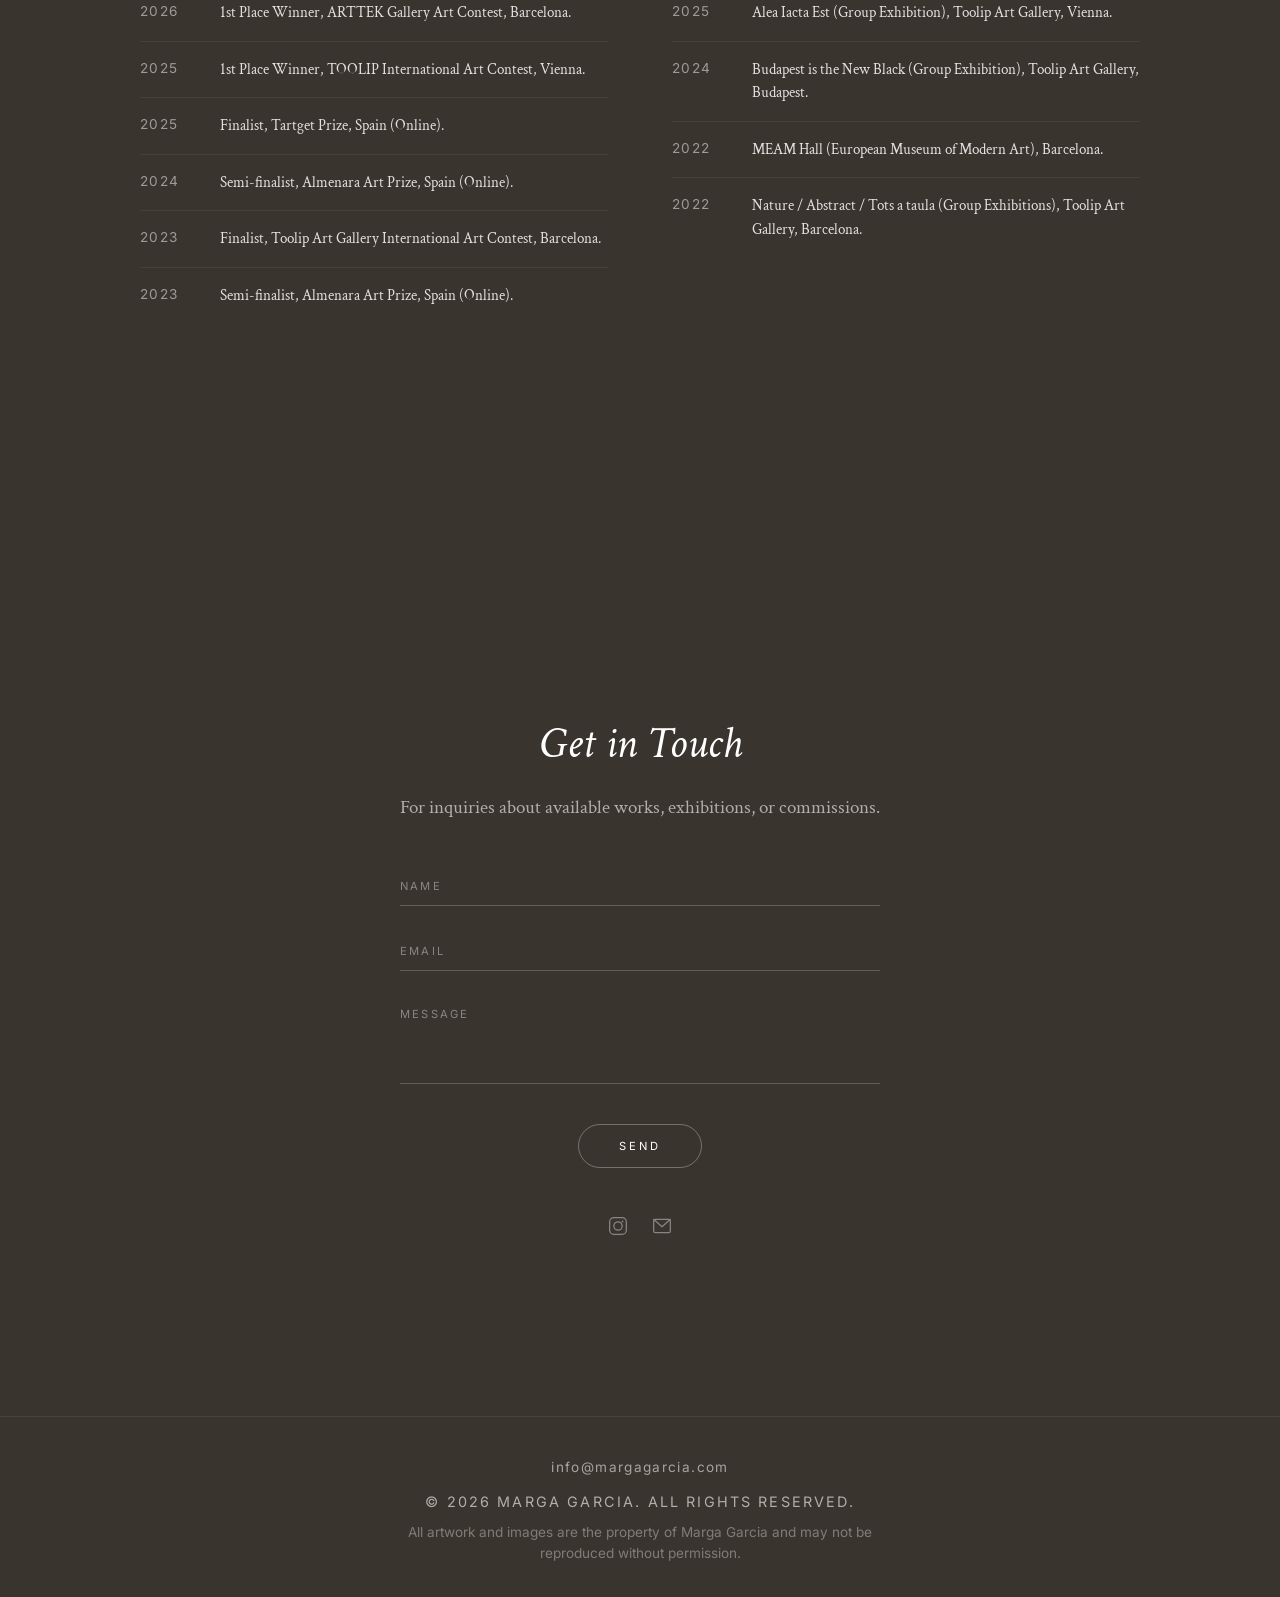
==== commit 384938b3: "Tweak mobile hero framing, opaque hamburger dropdown, MEAM exhibition entry Co-Authored-By: Claude O" ====
--- a/index.html
+++ b/index.html
@@ -206,7 +206,7 @@
         <ul class="recognitions-list">
           <li><span class="recognitions-year">2025</span><span class="recognitions-text">Alea Iacta Est (Group Exhibition), Toolip Art Gallery, Vienna.</span></li>
           <li><span class="recognitions-year">2024</span><span class="recognitions-text">Budapest is the New Black (Group Exhibition), Toolip Art Gallery, Budapest.</span></li>
-          <li><span class="recognitions-year">2022</span><span class="recognitions-text">MEAM Hall (Group Exhibition), MEAM (European Museum of Modern Art), Barcelona.</span></li>
+          <li><span class="recognitions-year">2022</span><span class="recognitions-text">MEAM Hall  (European Museum of Modern Art), Barcelona.</span></li>
           <li><span class="recognitions-year">2022</span><span class="recognitions-text">Nature / Abstract / Tots a taula (Group Exhibitions), Toolip Art Gallery, Barcelona.</span></li>
         </ul>
       </div>
--- a/css/style.css
+++ b/css/style.css
@@ -85,7 +85,7 @@
   top: 100%;
   right: 2.5rem;
   margin-top: 0.5rem;
-  background: rgba(58, 52, 46, 0.35);
+  background: rgba(58, 52, 46, 0.92);
   backdrop-filter: blur(14px);
   -webkit-backdrop-filter: blur(14px);
   display: flex;
@@ -738,7 +738,7 @@
 
 @media (max-width: 768px) {
   .hero-bg {
-    background-position: center center;
+    background-position: 70% center;
   }
 
   .hero-title .hero-sep {
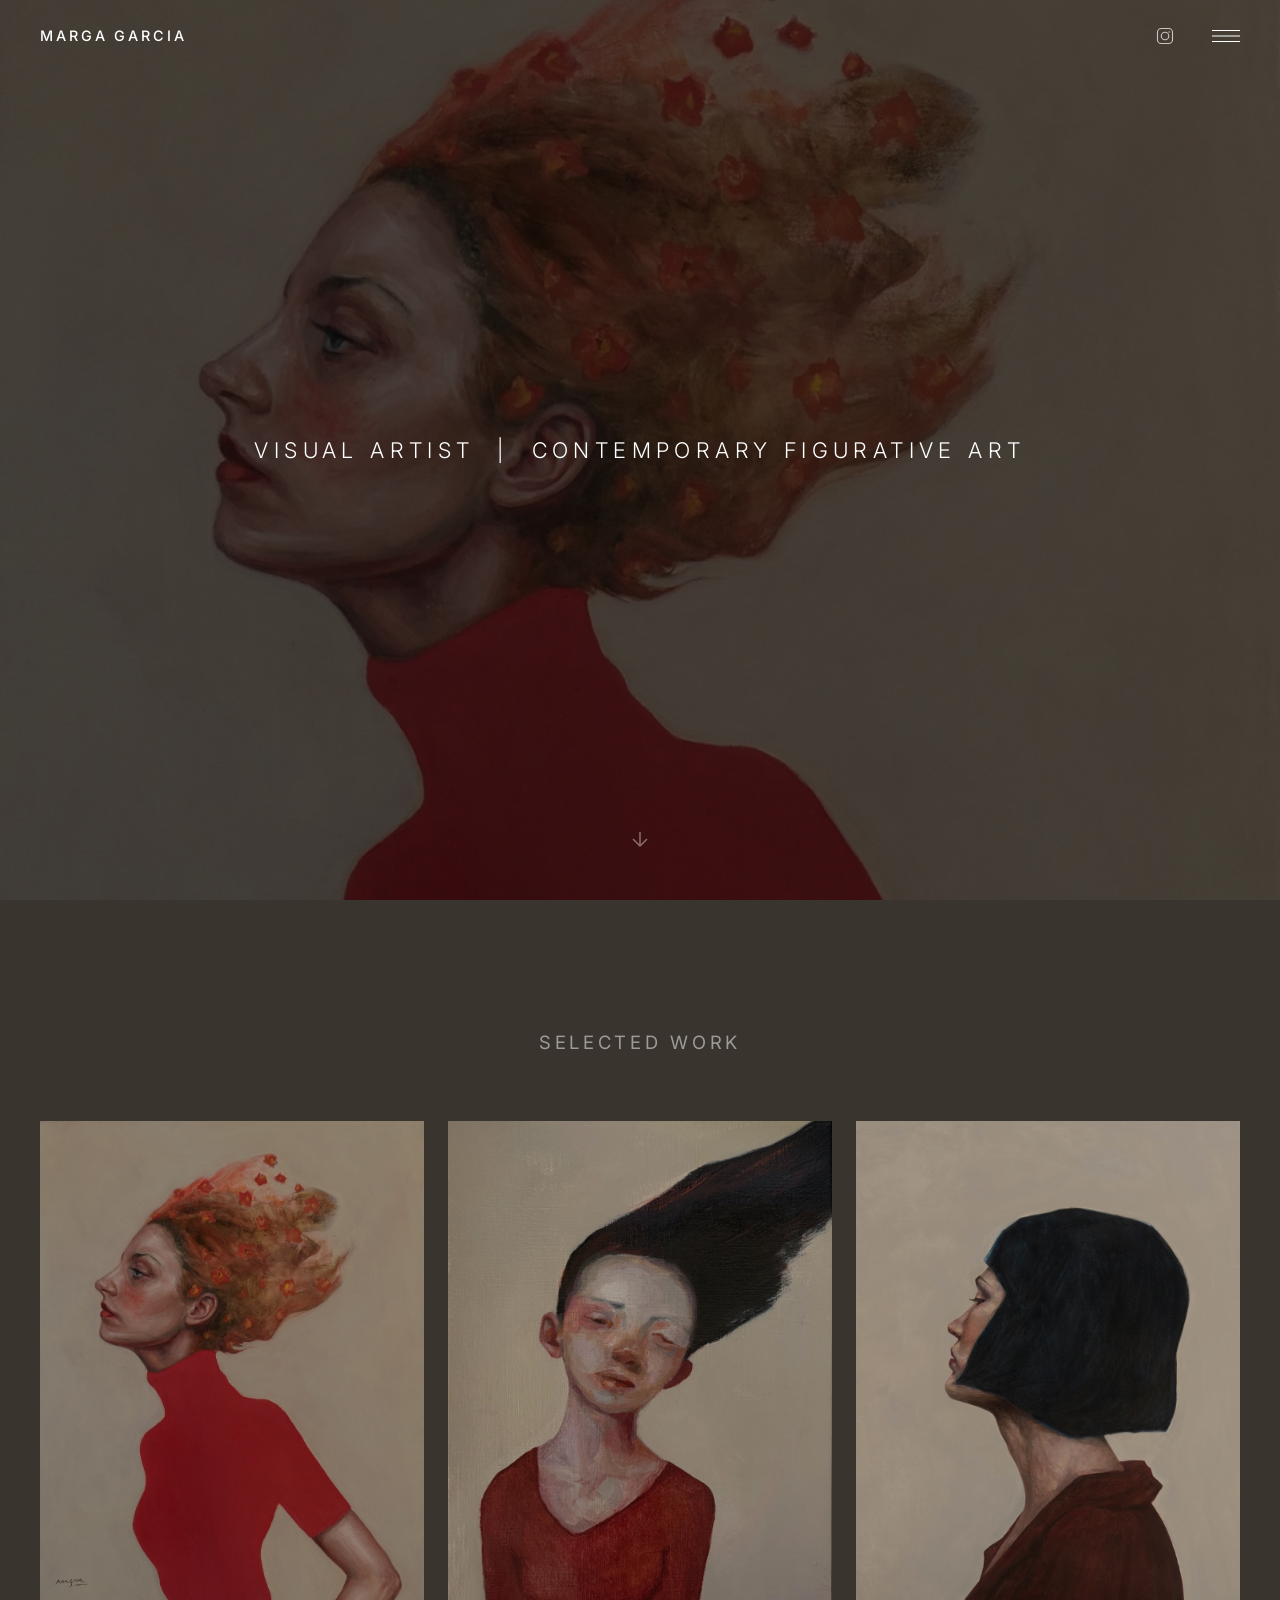
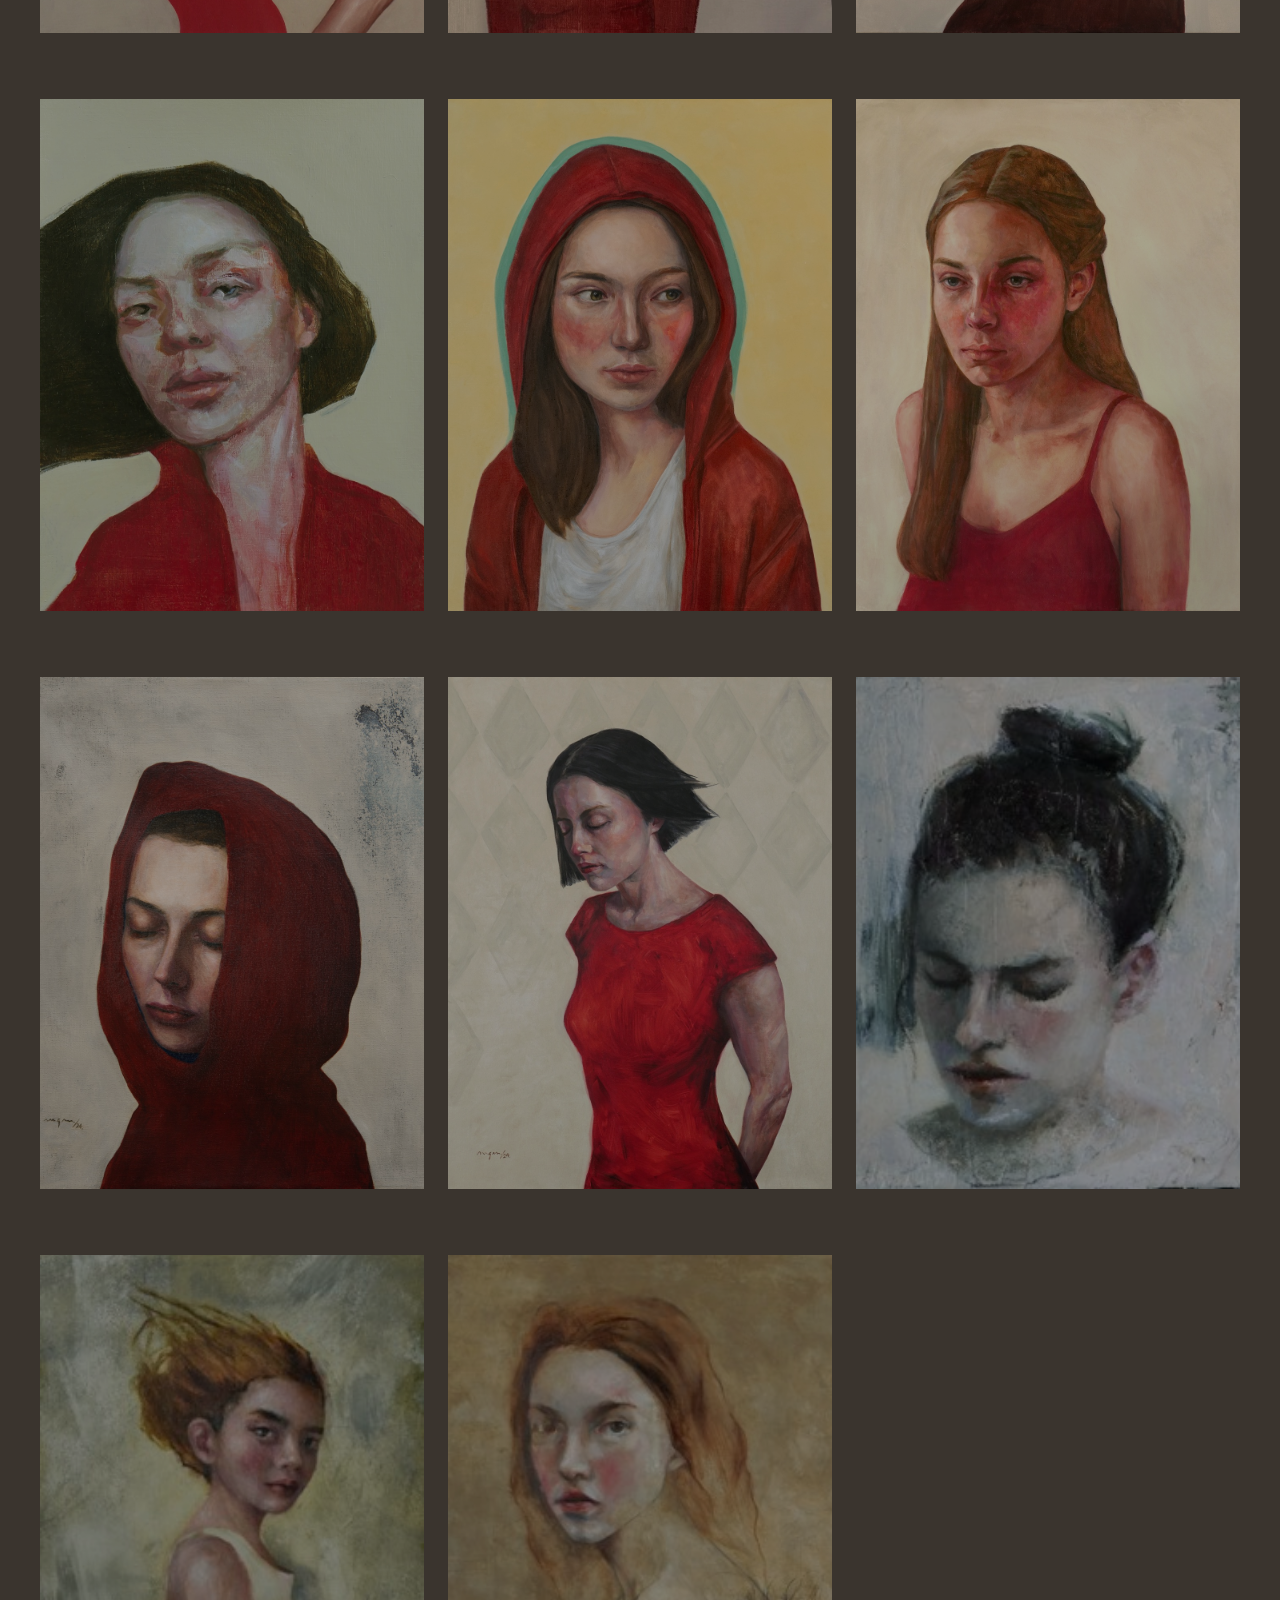
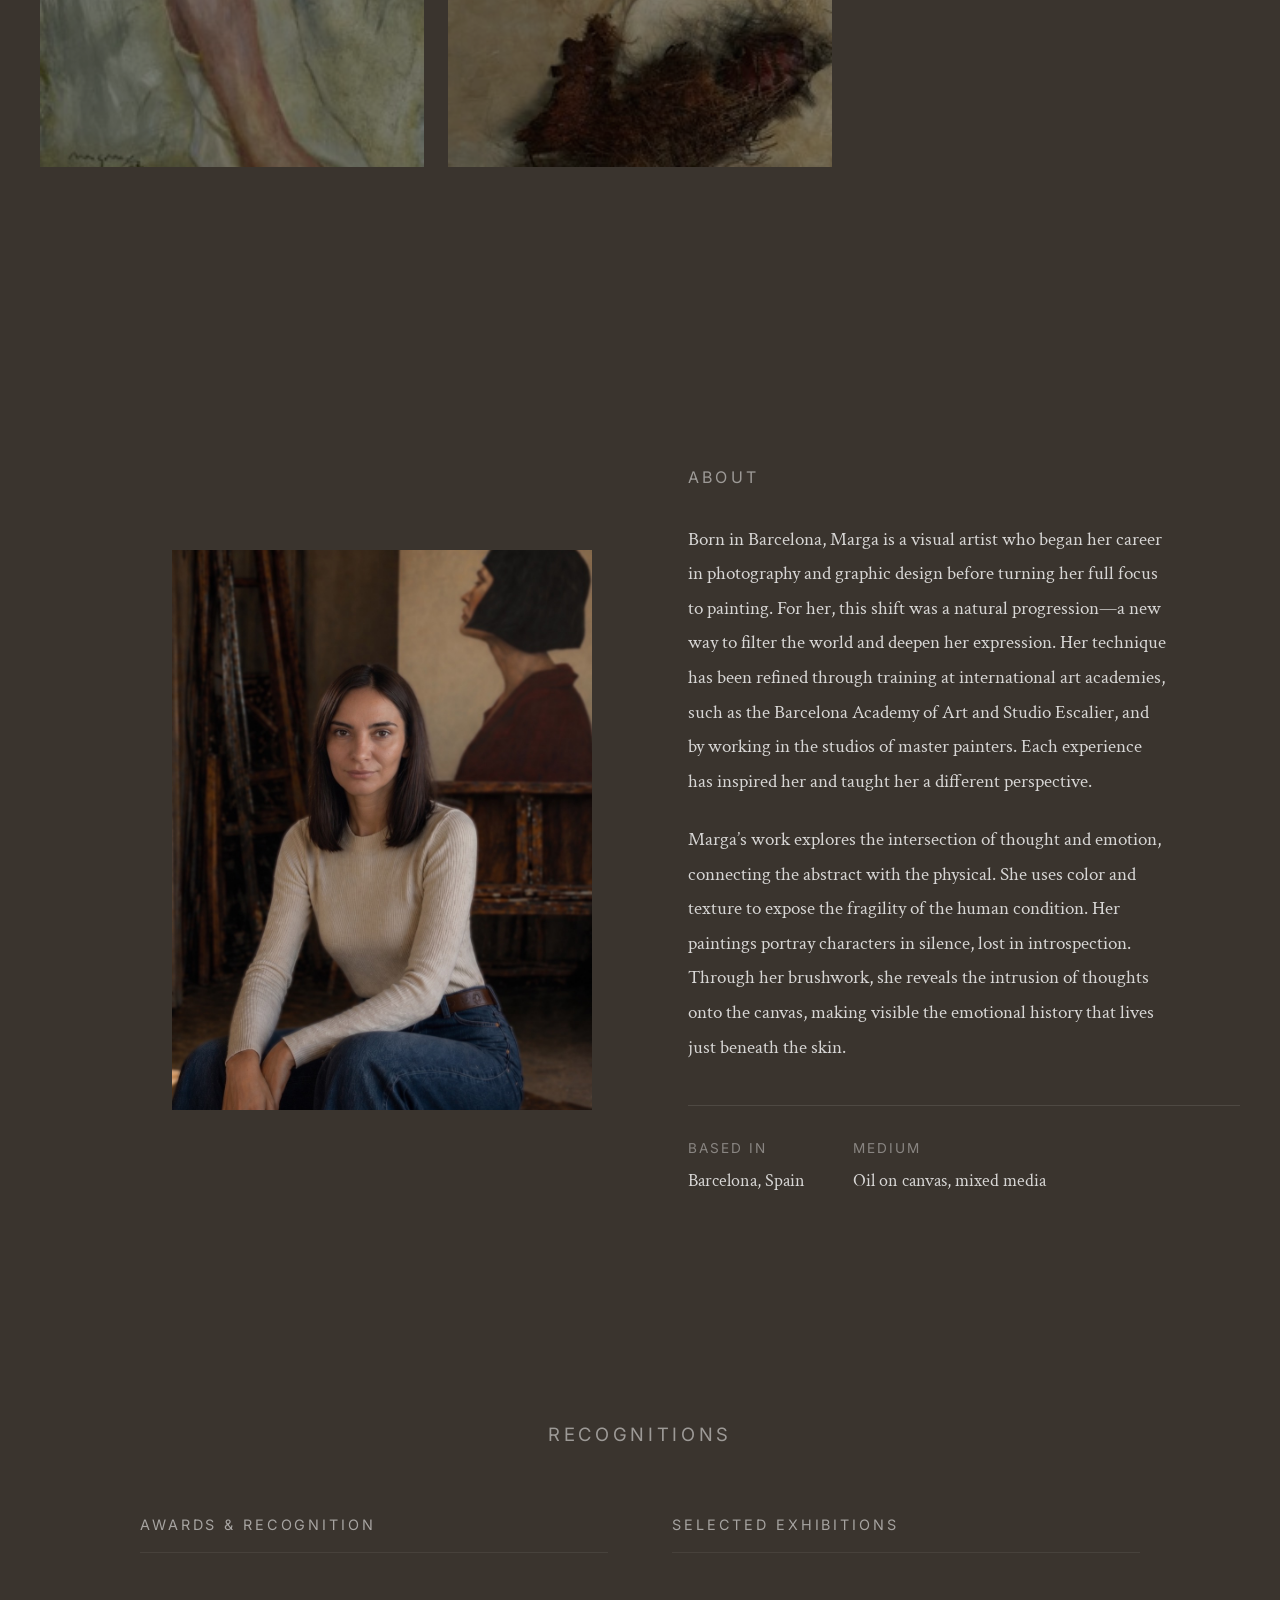
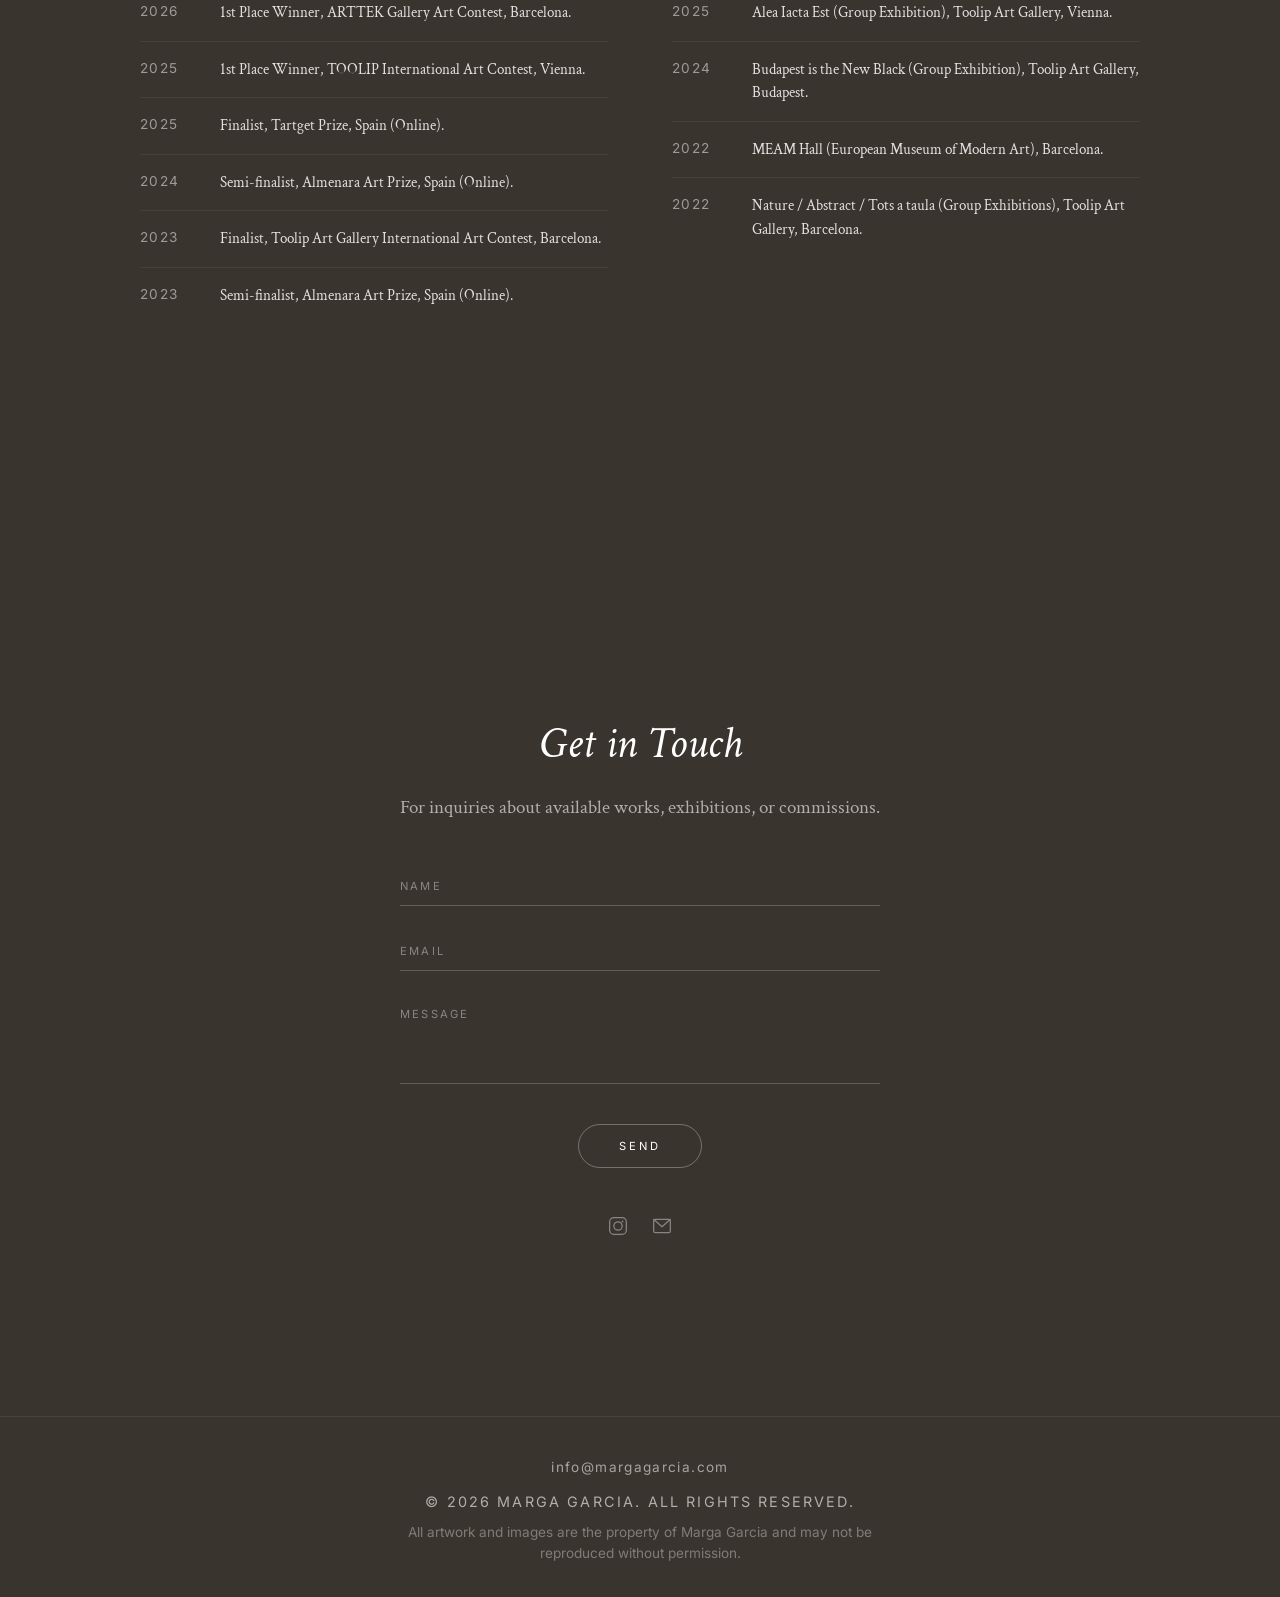
==== commit 963fdca2: "Update About photo to MargaGarcia.jpeg Co-Authored-By: Claude Opus 4.7 (1M context) <noreply@anthrop" ====
--- a/index.html
+++ b/index.html
@@ -164,7 +164,7 @@
   <section class="slide about" id="about">
     <div class="about-inner">
       <div class="about-image">
-        <img src="images/insta/ChatGPT%20Image%20Apr%2018,%202026,%2011_06_30%20AM.png" alt="Marga Garcia">
+        <img src="images/insta/MargaGarcia.jpeg" alt="Marga Garcia">
       </div>
       <div class="about-text">
         <h2>About</h2>
--- a/css/style.css
+++ b/css/style.css
@@ -738,7 +738,7 @@
 
 @media (max-width: 768px) {
   .hero-bg {
-    background-position: 70% center;
+    background-position: 25% center;
   }
 
   .hero-title .hero-sep {
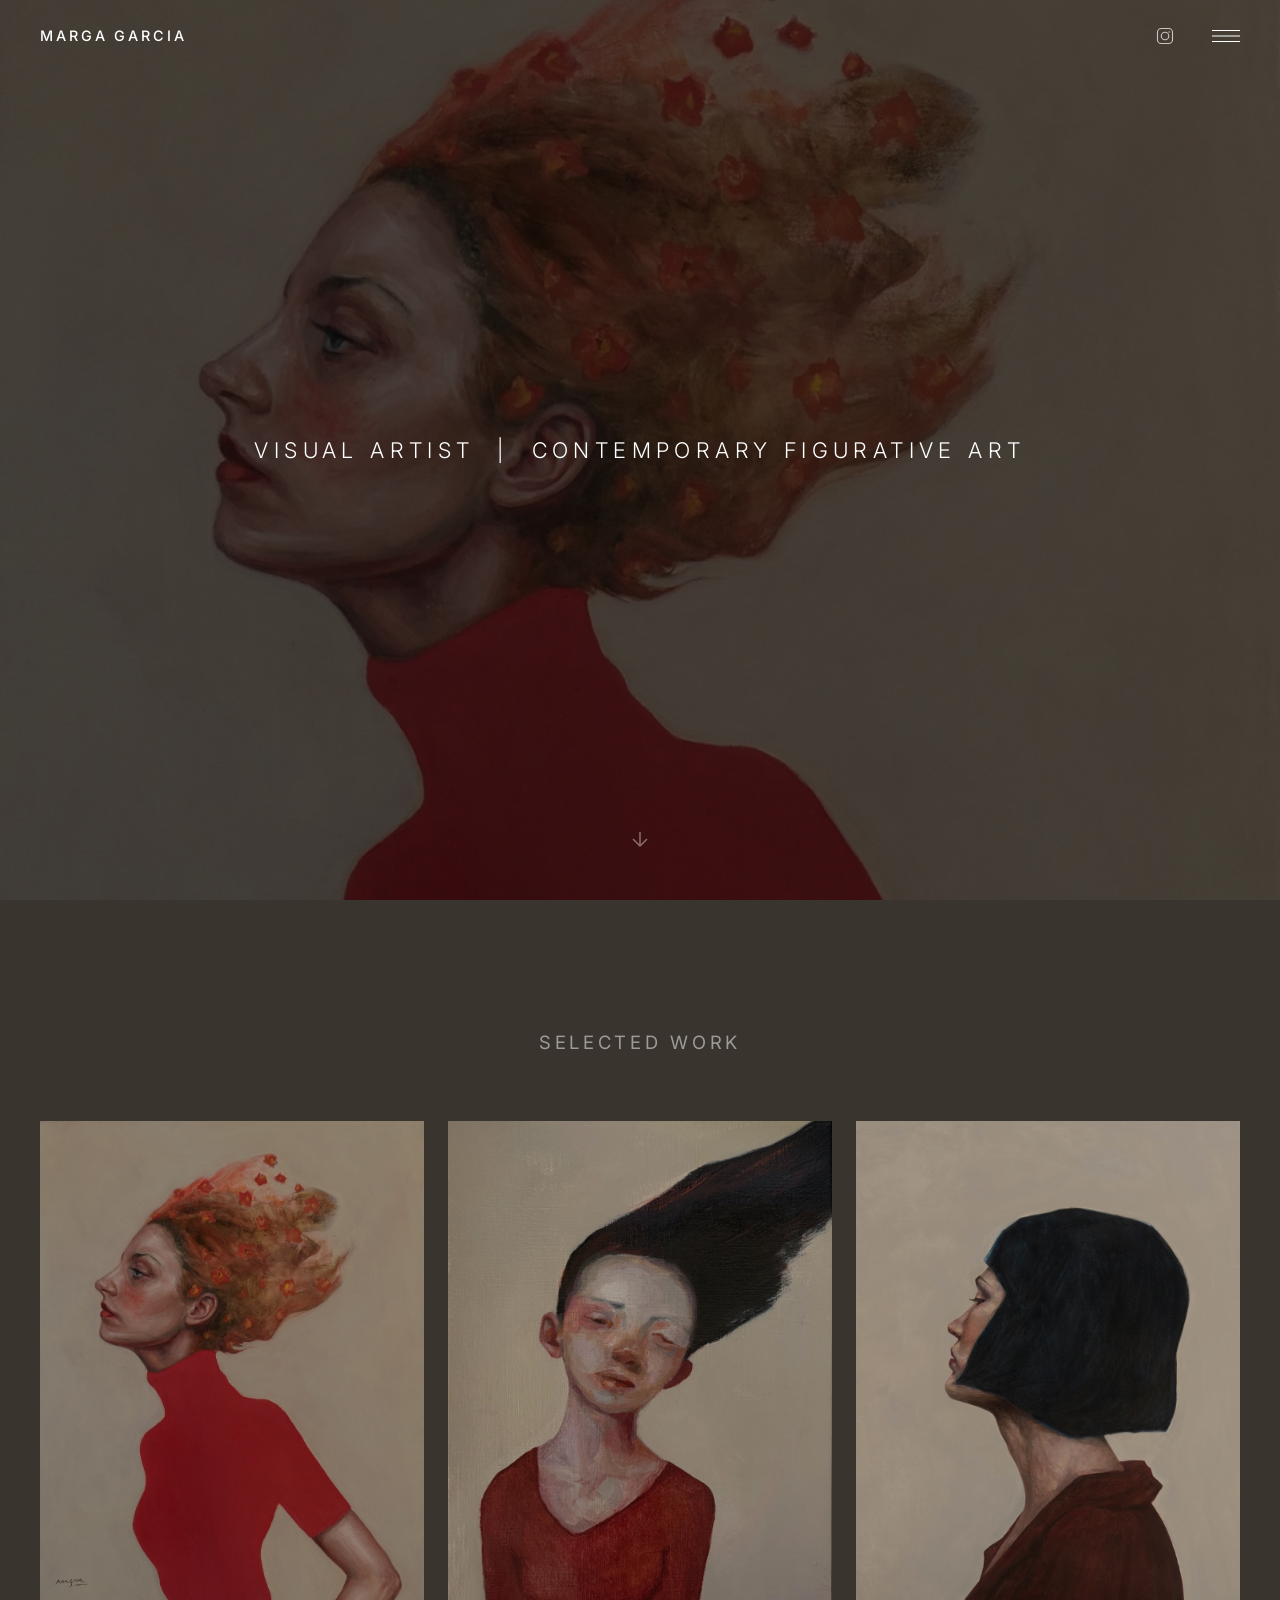
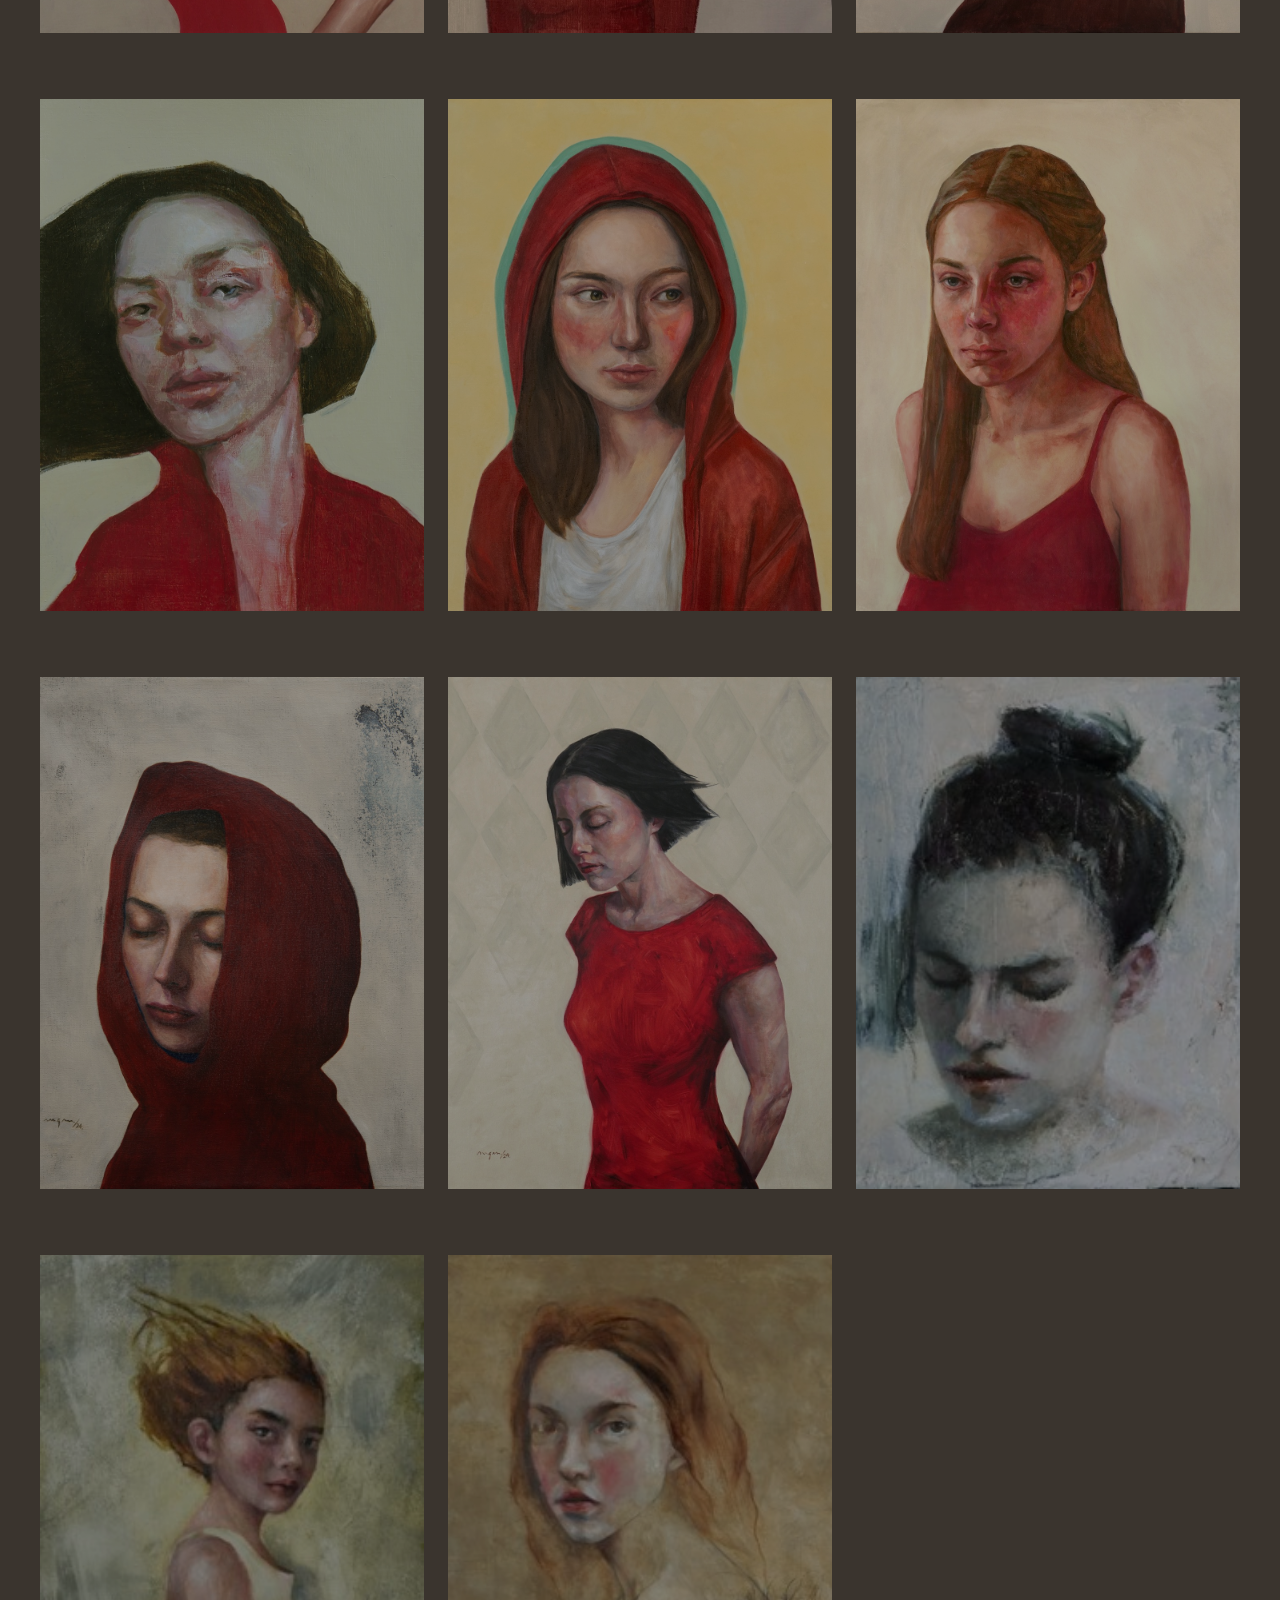
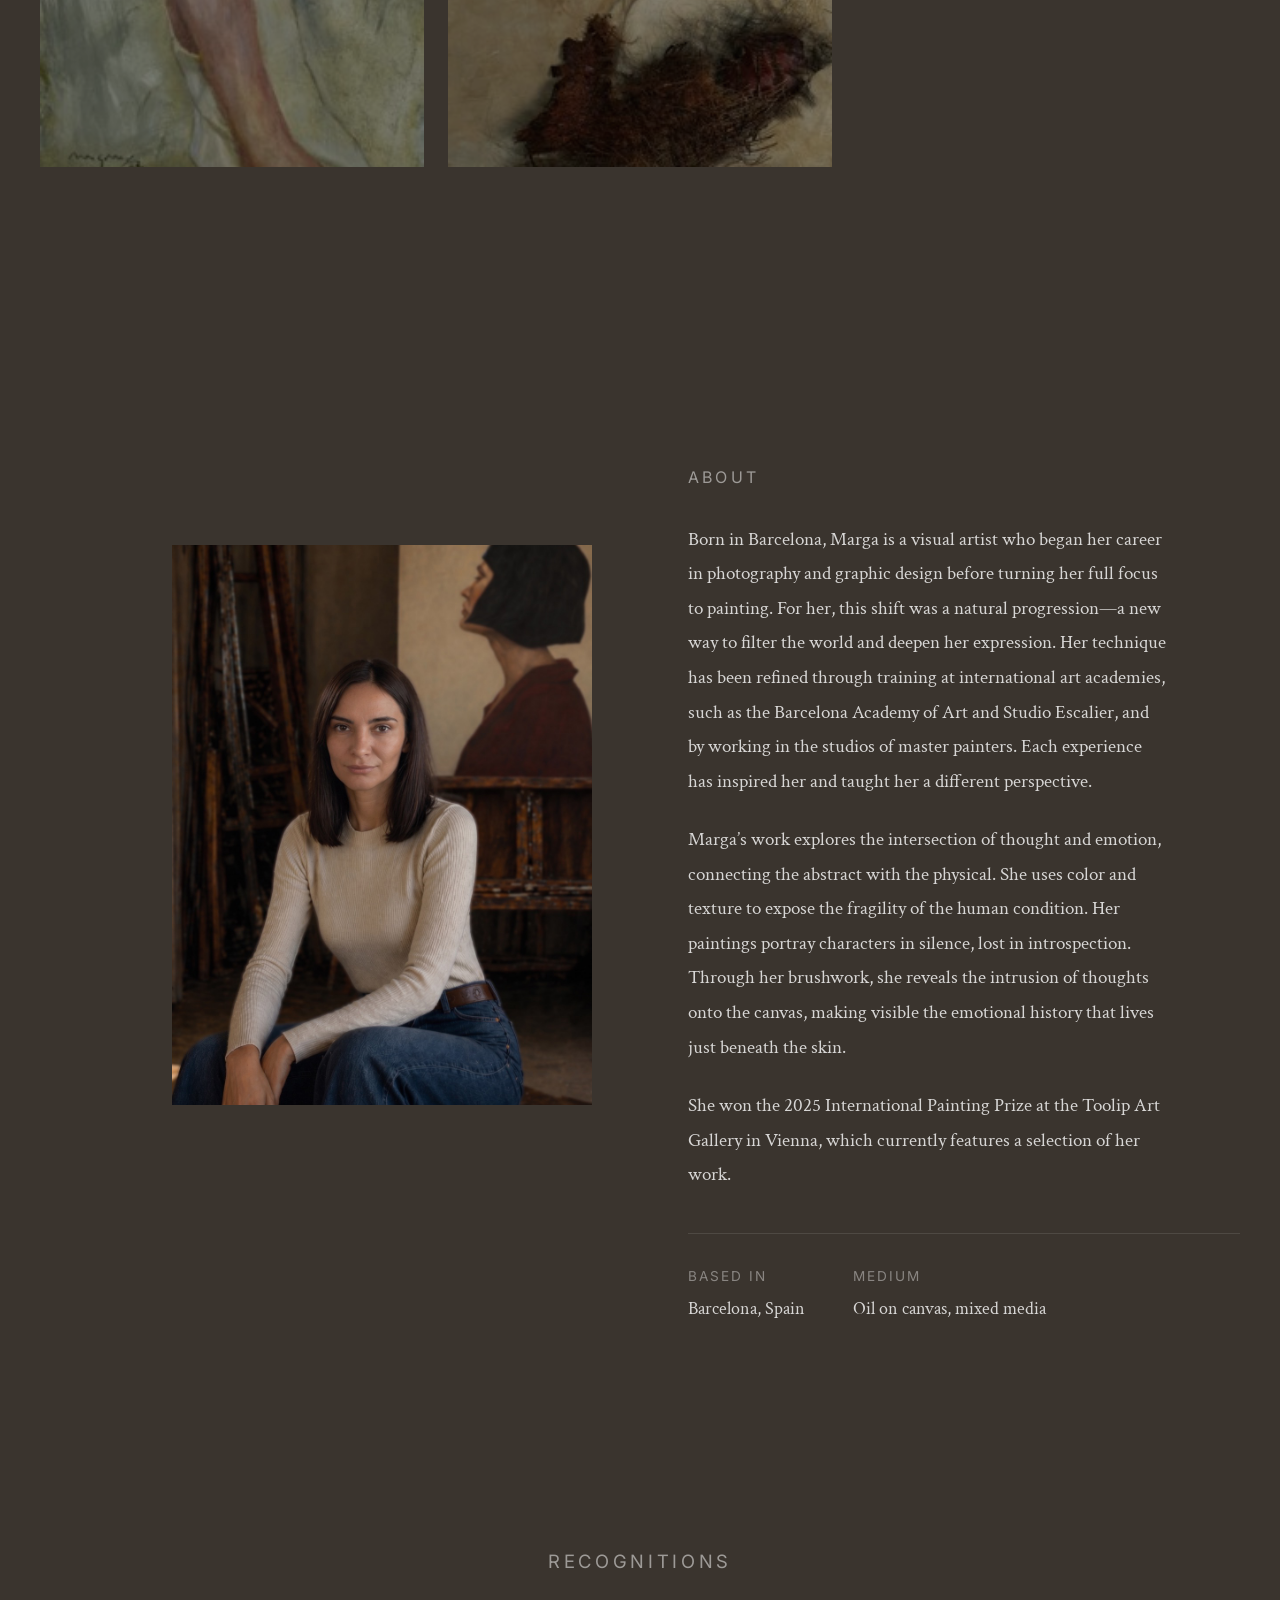
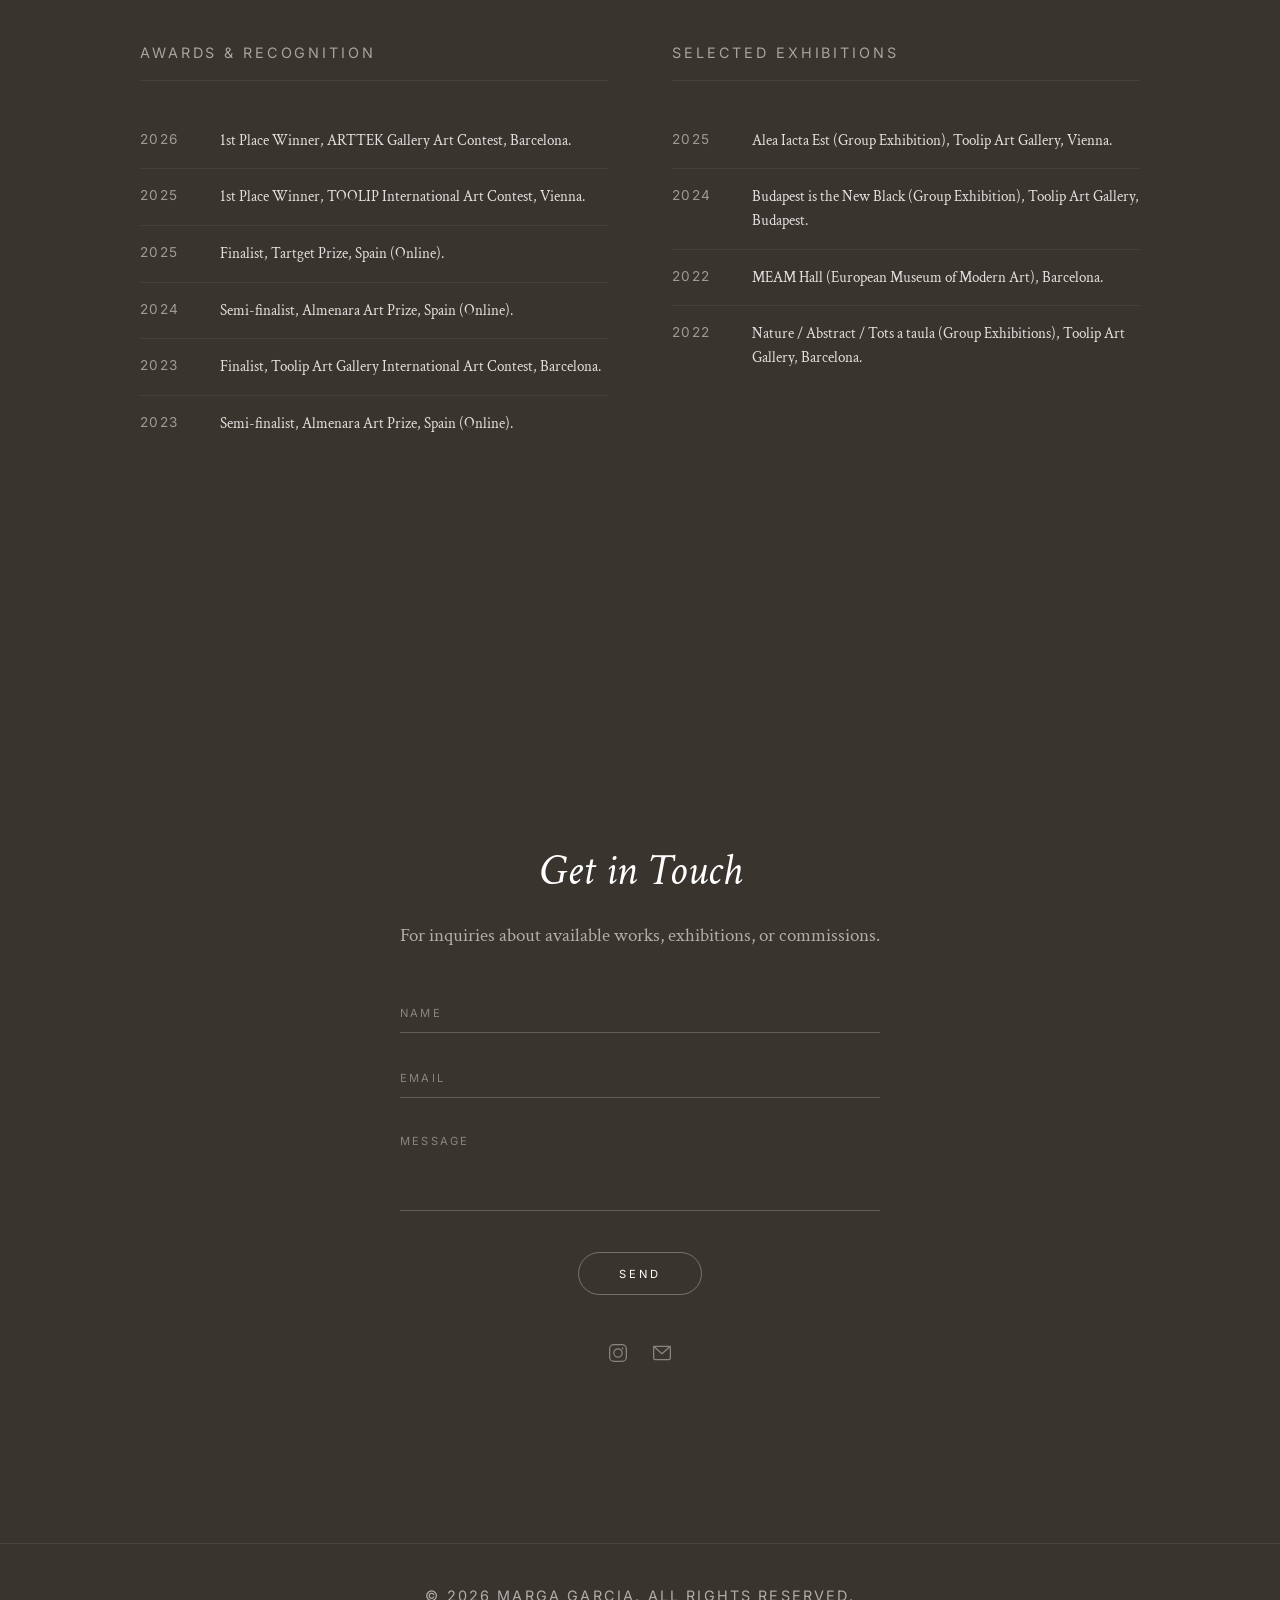
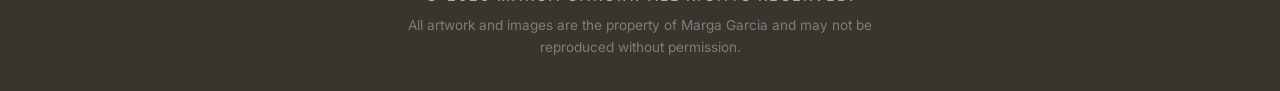
==== commit 0729b322: "Update About: new photo, additional bio paragraph, top-aligned image, no footer email Co-Authored-By" ====
--- a/index.html
+++ b/index.html
@@ -170,6 +170,7 @@
         <h2>About</h2>
         <p>Born in Barcelona, Marga is a visual artist who began her career in photography and graphic design before turning her full focus to painting. For her, this shift was a natural progression—a new way to filter the world and deepen her expression. Her technique has been refined through training at international art academies, such as the Barcelona Academy of Art and Studio Escalier, and by working in the studios of master painters. Each experience has inspired her and taught her a different perspective.</p>
         <p>Marga&rsquo;s work explores the intersection of thought and emotion, connecting the abstract with the physical. She uses color and texture to expose the fragility of the human condition. Her paintings portray characters in silence, lost in introspection. Through her brushwork, she reveals the intrusion of thoughts onto the canvas, making visible the emotional history that lives just beneath the skin.</p>
+        <p>She won the 2025 International Painting Prize at the Toolip Art Gallery in Vienna, which currently features a selection of her work.</p>
         <div class="about-details">
           <div class="detail">
             <span class="detail-label">Based in</span>
@@ -251,7 +252,6 @@
   <!-- Footer -->
   <footer class="site-footer">
     <div class="site-footer-inner">
-      <p class="footer-email"><a href="mailto:info@margagarcia.com">info@margagarcia.com</a></p>
       <p class="footer-copy">&copy; 2026 Marga Garcia. All rights reserved.</p>
       <p class="footer-note">All artwork and images are the property of Marga Garcia and may not be reproduced without permission.</p>
     </div>
--- a/css/style.css
+++ b/css/style.css
@@ -359,7 +359,7 @@
   gap: 6rem;
   max-width: 1200px;
   width: 100%;
-  align-items: center;
+  align-items: start;
 }
 
 .about-image img {
@@ -368,6 +368,7 @@
   aspect-ratio: 3 / 4;
   object-fit: cover;
   margin-left: auto;
+  margin-top: 5rem;
 }
 
 .about-text h2 {
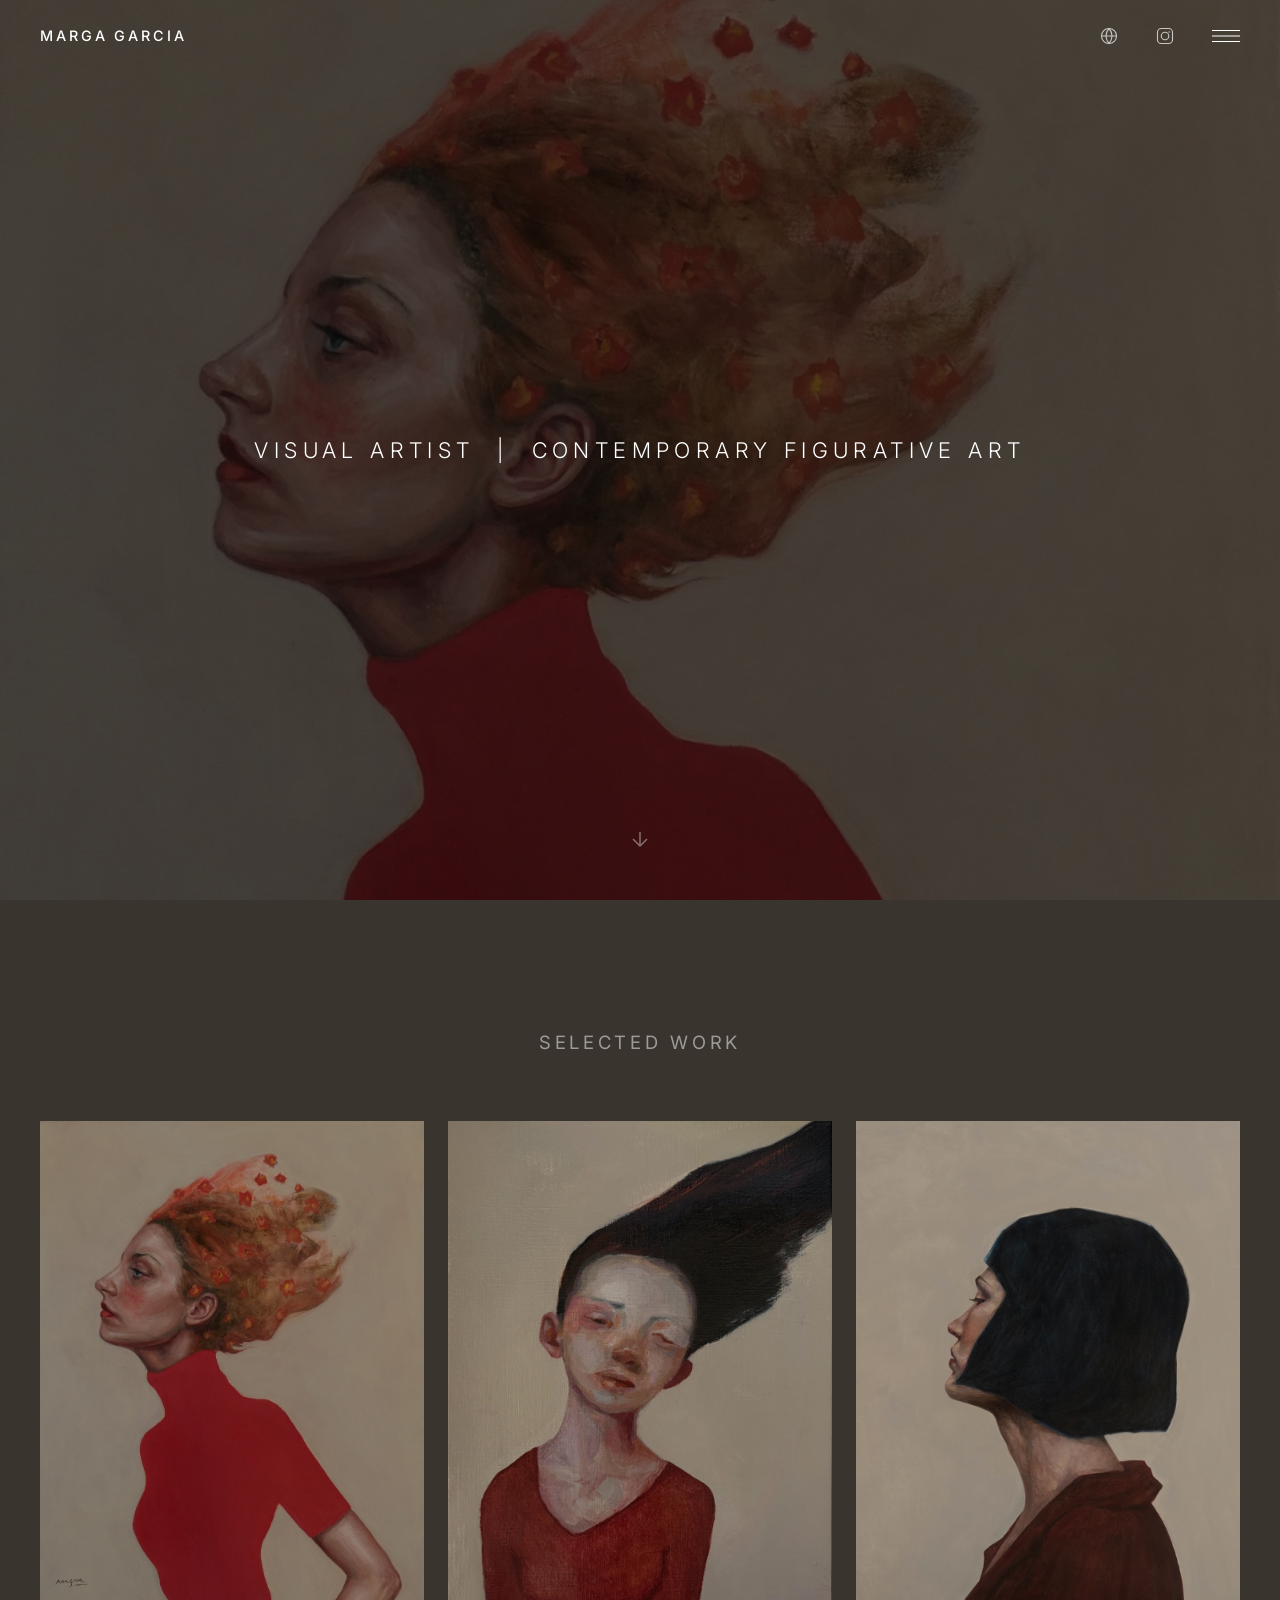
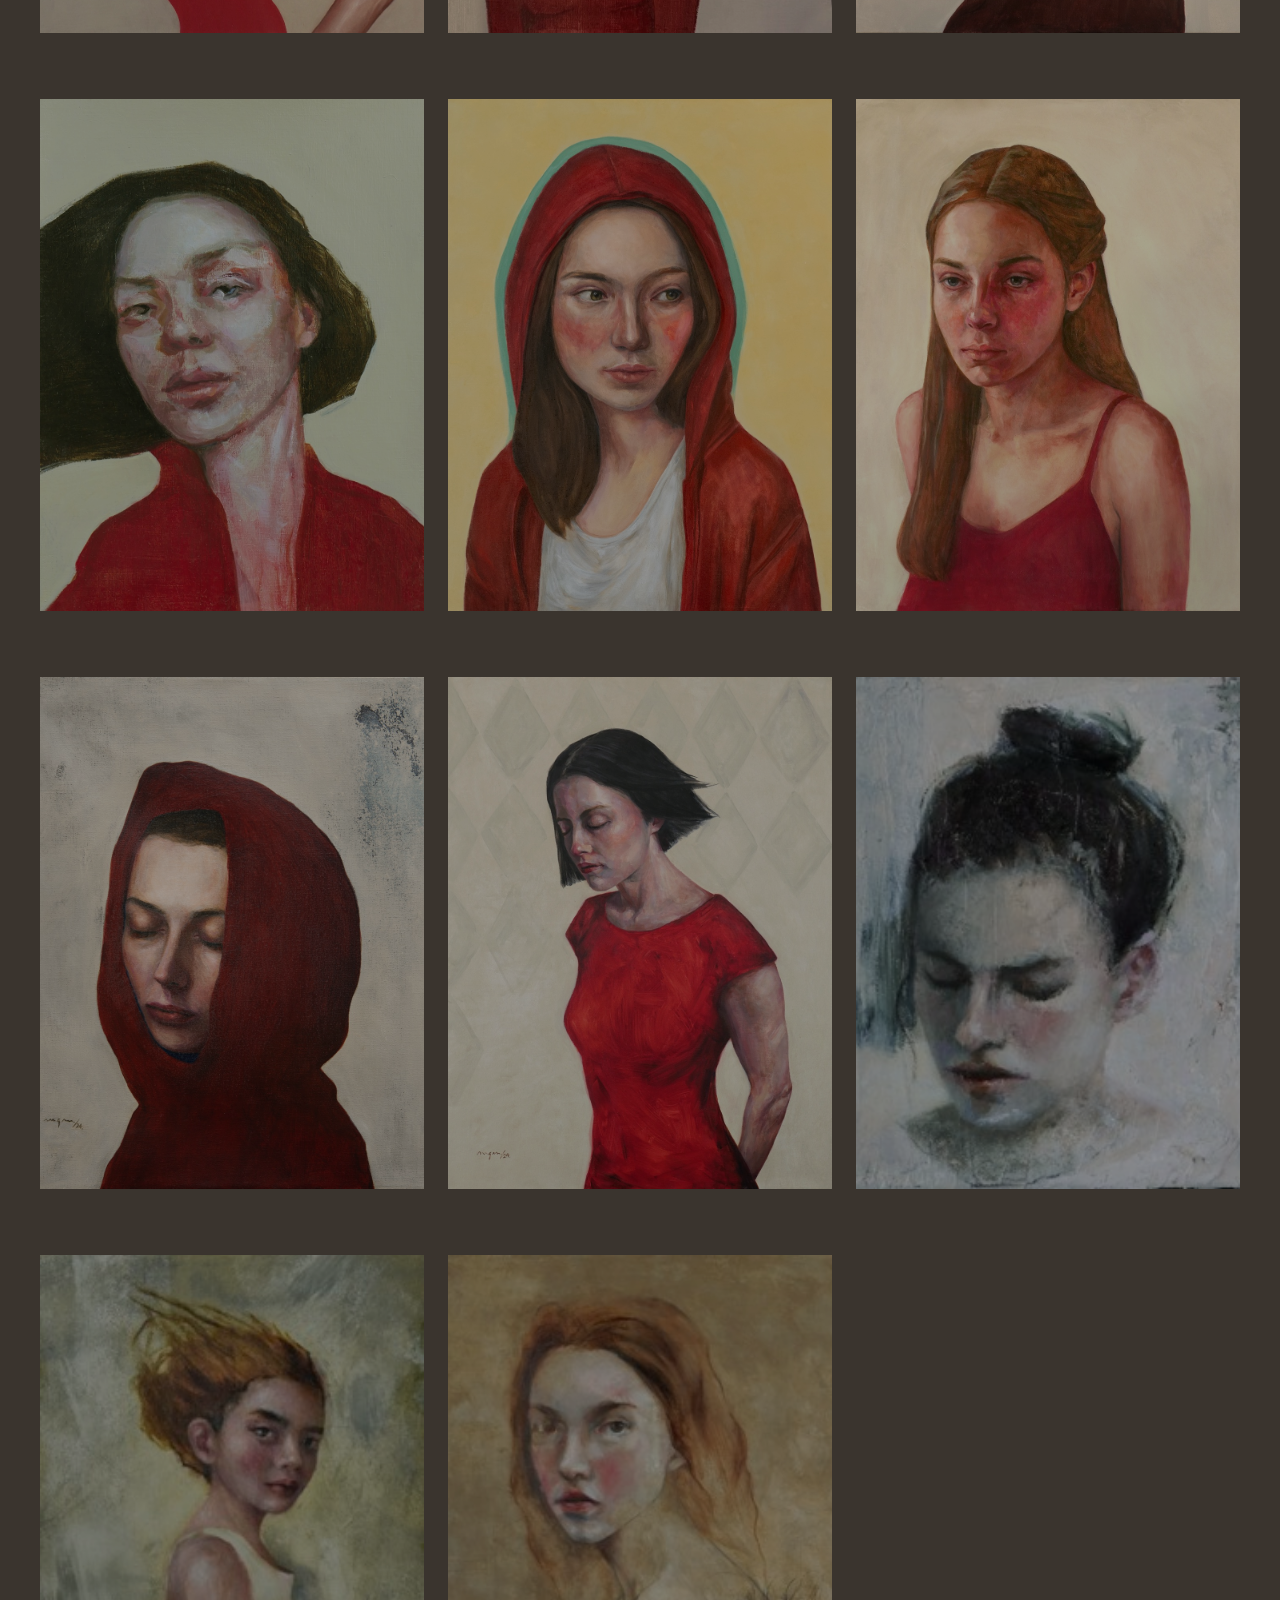
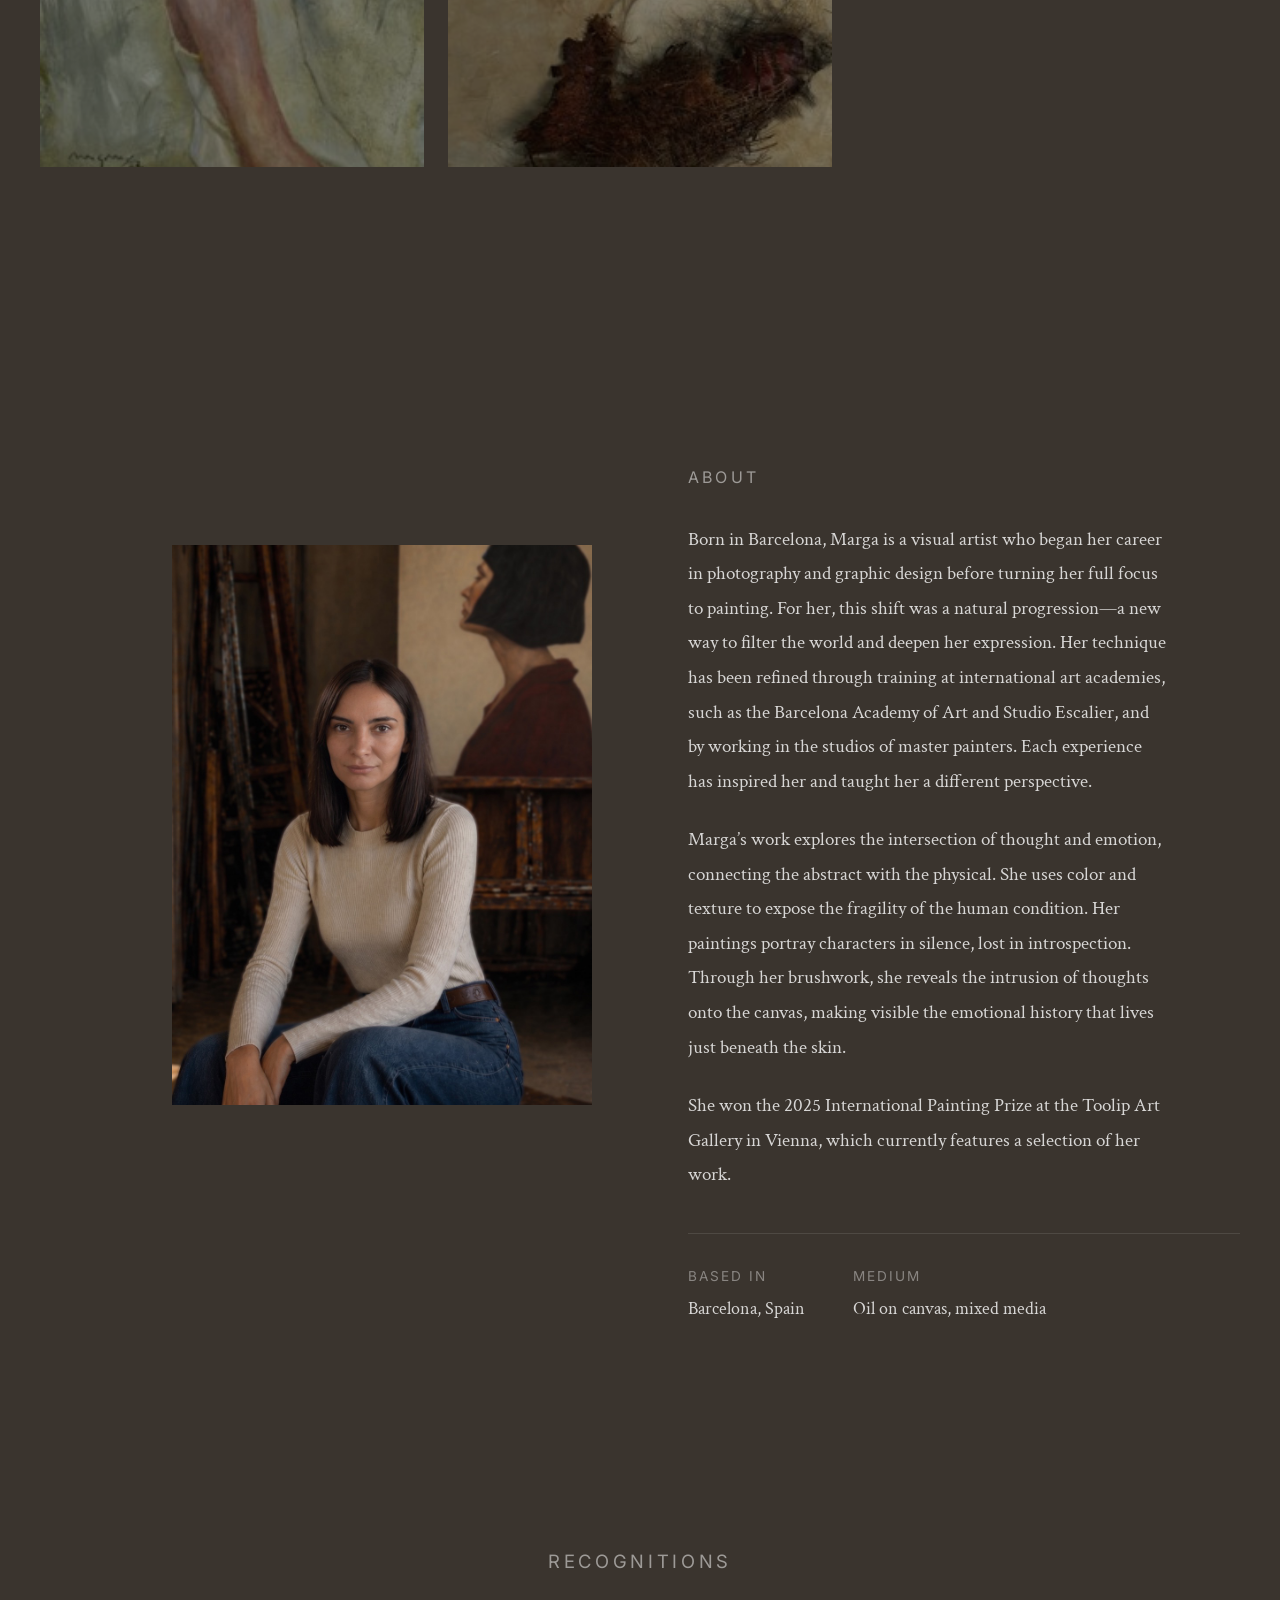
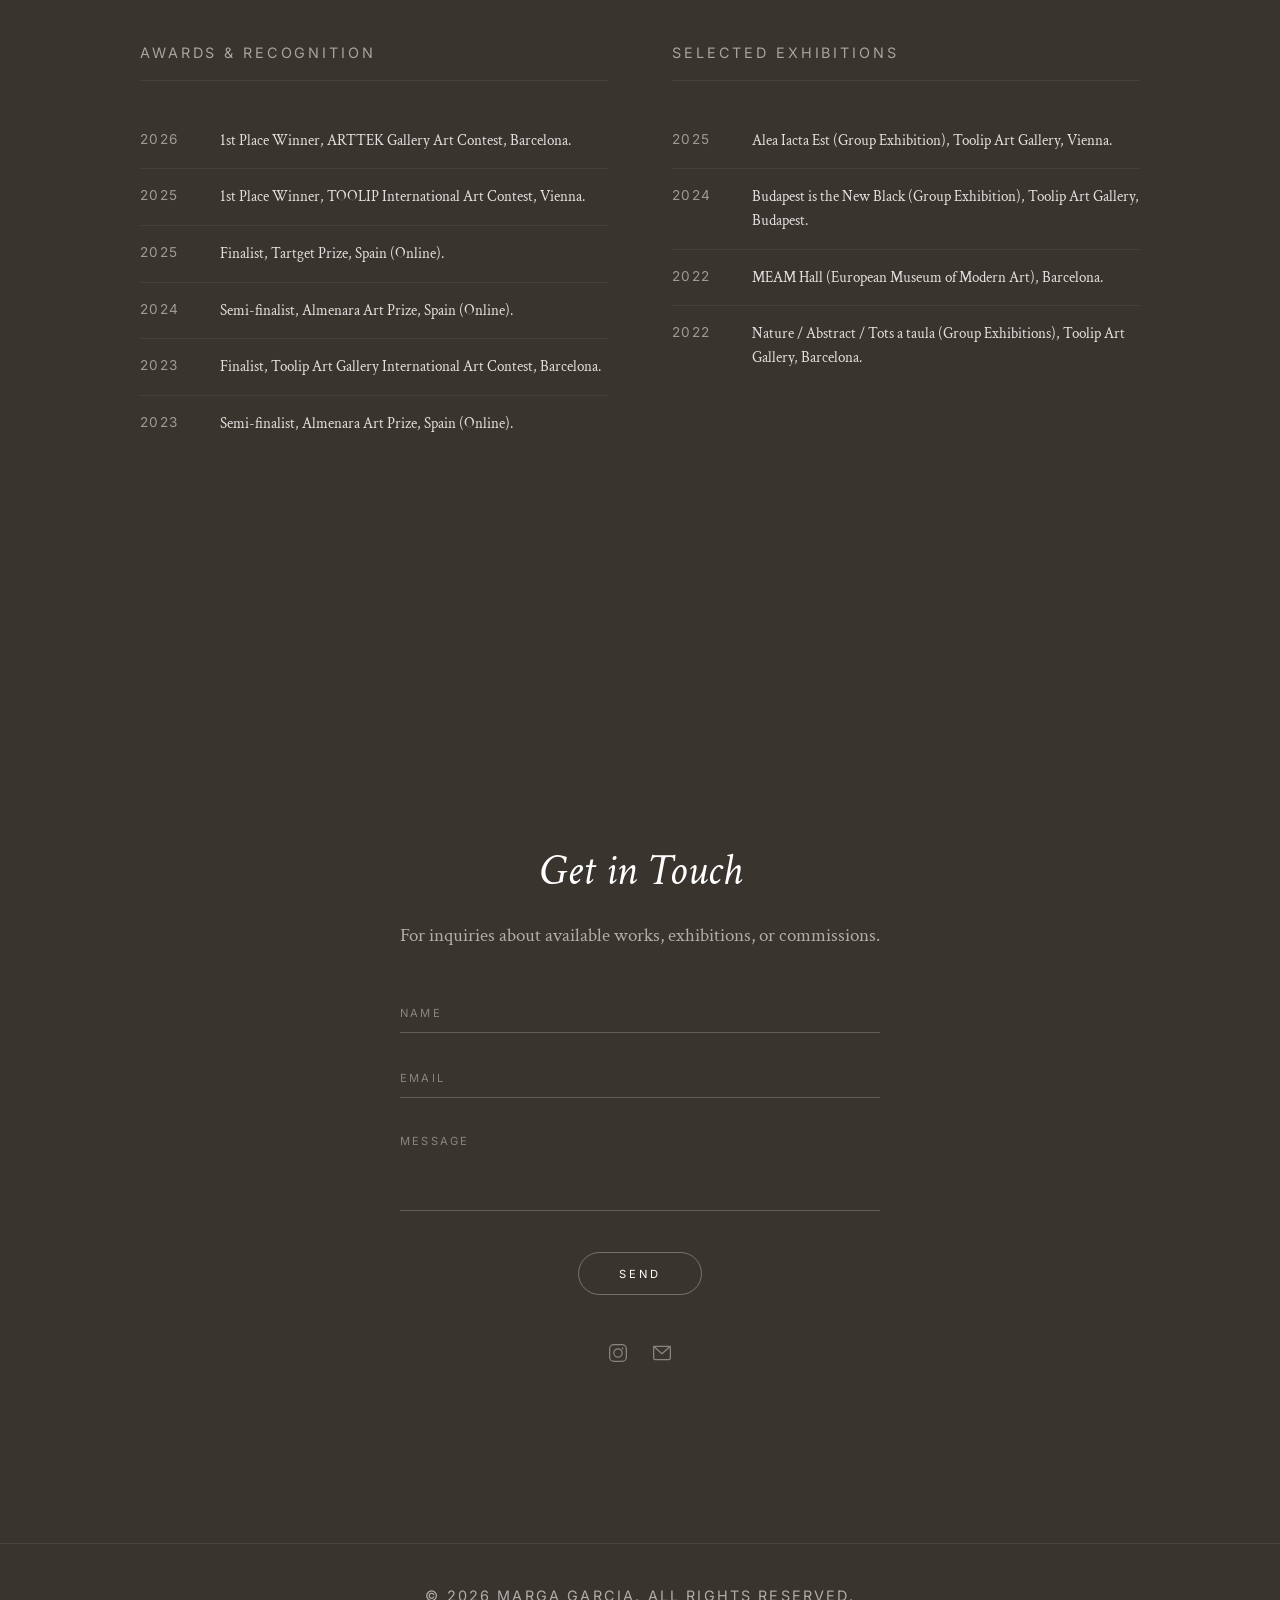
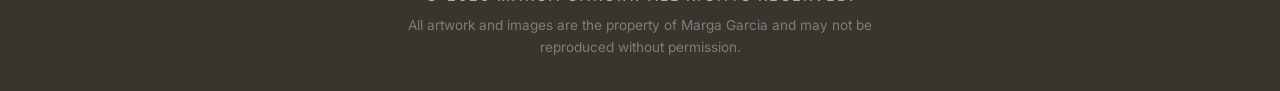
==== commit 655f59d6: "Replace inline language switcher with globe-icon dropdown, update artwork years Co-Authored-By: Clau" ====
--- a/index.html
+++ b/index.html
@@ -17,6 +17,22 @@
     <div class="nav-inner">
       <a href="#hero" class="nav-logo">Marga Garcia</a>
       <div class="nav-actions">
+        <div class="lang-dropdown">
+          <button class="lang-toggle" id="lang-toggle" aria-label="Languages">
+            <svg width="18" height="18" viewBox="0 0 24 24" fill="none" stroke="currentColor" stroke-width="1.5" stroke-linecap="round" stroke-linejoin="round">
+              <circle cx="12" cy="12" r="10"/>
+              <path d="M2 12h20"/>
+              <path d="M12 2a15.3 15.3 0 0 1 4 10 15.3 15.3 0 0 1-4 10 15.3 15.3 0 0 1-4-10 15.3 15.3 0 0 1 4-10z"/>
+            </svg>
+          </button>
+          <div class="lang-menu" id="lang-menu">
+            <a href="index.html" class="lang-option active">English</a>
+            <a href="es.html" class="lang-option">Español</a>
+            <a href="ca.html" class="lang-option">Català</a>
+            <a href="it.html" class="lang-option">Italiano</a>
+            <a href="fr.html" class="lang-option">Français</a>
+          </div>
+        </div>
         <a href="https://www.instagram.com/marga__art/" target="_blank" aria-label="Instagram" class="nav-ig">
           <svg width="18" height="18" viewBox="0 0 24 24" fill="none" stroke="currentColor" stroke-width="1.5" stroke-linecap="round" stroke-linejoin="round">
             <rect x="2" y="2" width="20" height="20" rx="5"/>
@@ -58,22 +74,22 @@
       <h2>Selected Work</h2>
     </div>
     <div class="gallery">
-      <a href="#" class="gallery-item" data-title="Inflorescence" data-year="2025">
+      <a href="#" class="gallery-item" data-title="Inflorescence" data-year="2026">
         <div class="gallery-img">
           <img src="images/insta/Inflorescence_MargaGarcia%20Grande.jpeg" alt="Inflorescence" loading="lazy">
         </div>
         <div class="gallery-caption">
           <span class="gallery-title">Inflorescence</span>
+          <span class="gallery-year">2026</span>
+        </div>
+      </a>
+      <a href="#" class="gallery-item" data-title="Untitled" data-year="2025">
+        <div class="gallery-img">
+          <img src="images/insta/WhatsApp%20Image%202026-04-10%20at%2017.46.43%20Grande.jpeg" alt="Untitled" loading="lazy">
+        </div>
+        <div class="gallery-caption">
+          <span class="gallery-title">Untitled</span>
           <span class="gallery-year">2025</span>
-        </div>
-      </a>
-      <a href="#" class="gallery-item" data-title="Untitled" data-year="2026">
-        <div class="gallery-img">
-          <img src="images/insta/WhatsApp%20Image%202026-04-10%20at%2017.46.43%20Grande.jpeg" alt="Untitled" loading="lazy">
-        </div>
-        <div class="gallery-caption">
-          <span class="gallery-title">Untitled</span>
-          <span class="gallery-year">2026</span>
         </div>
       </a>
       <a href="#" class="gallery-item" data-title="Reflections II" data-year="2025">
@@ -85,31 +101,31 @@
           <span class="gallery-year">2025</span>
         </div>
       </a>
-      <a href="#" class="gallery-item" data-title="Untitled" data-year="2024">
+      <a href="#" class="gallery-item" data-title="Untitled" data-year="2025">
         <div class="gallery-img">
           <img src="images/insta/L1035656%20copy%20Grande.jpeg" alt="Untitled" loading="lazy">
         </div>
         <div class="gallery-caption">
           <span class="gallery-title">Untitled</span>
-          <span class="gallery-year">2024</span>
-        </div>
-      </a>
-      <a href="#" class="gallery-item" data-title="Too Bright To Be Hidden" data-year="2024">
+          <span class="gallery-year">2025</span>
+        </div>
+      </a>
+      <a href="#" class="gallery-item" data-title="Too Bright To Be Hidden" data-year="2026">
         <div class="gallery-img">
           <img src="images/insta/%22TooBrightToBeHidden%22._MargaGarcia%20Grande.jpeg" alt="Too Bright To Be Hidden" loading="lazy">
         </div>
         <div class="gallery-caption">
           <span class="gallery-title">Too Bright To Be Hidden</span>
-          <span class="gallery-year">2024</span>
-        </div>
-      </a>
-      <a href="#" class="gallery-item" data-title="The Flush Within" data-year="2025">
+          <span class="gallery-year">2026</span>
+        </div>
+      </a>
+      <a href="#" class="gallery-item" data-title="The Flush Within" data-year="2026">
         <div class="gallery-img">
           <img src="images/insta/The%20Flush%20Within_%20Marga%20Garcia%20Grande.jpeg" alt="The Flush Within" loading="lazy">
         </div>
         <div class="gallery-caption">
           <span class="gallery-title">The Flush Within</span>
-          <span class="gallery-year">2025</span>
+          <span class="gallery-year">2026</span>
         </div>
       </a>
       <a href="#" class="gallery-item" data-title="Reflections III" data-year="2024">
@@ -121,40 +137,40 @@
           <span class="gallery-year">2024</span>
         </div>
       </a>
-      <a href="#" class="gallery-item" data-title="Reflections" data-year="2026">
+      <a href="#" class="gallery-item" data-title="Reflections" data-year="2024">
         <div class="gallery-img">
           <img src="images/insta/Marga%20Garcia%20-%20Reflections-%20oil%20on%20canvas%20Grande.jpeg" alt="Reflections" loading="lazy">
         </div>
         <div class="gallery-caption">
           <span class="gallery-title">Reflections</span>
-          <span class="gallery-year">2026</span>
-        </div>
-      </a>
-      <a href="#" class="gallery-item" data-title="Regrets" data-year="2026">
+          <span class="gallery-year">2024</span>
+        </div>
+      </a>
+      <a href="#" class="gallery-item" data-title="Regrets" data-year="2022">
         <div class="gallery-img">
           <img src="images/insta/Regrets_MargaG%20%20%20Peque%C3%B1o.jpeg" alt="Regrets" loading="lazy">
         </div>
         <div class="gallery-caption">
           <span class="gallery-title">Regrets</span>
-          <span class="gallery-year">2026</span>
-        </div>
-      </a>
-      <a href="#" class="gallery-item" data-title="Enchantment" data-year="2026">
+          <span class="gallery-year">2022</span>
+        </div>
+      </a>
+      <a href="#" class="gallery-item" data-title="Enchantment" data-year="2023">
         <div class="gallery-img">
           <img src="images/insta/Enchantment_Marga%20Garcia%20Peque%C3%B1o.jpeg" alt="Enchantment" loading="lazy">
         </div>
         <div class="gallery-caption">
           <span class="gallery-title">Enchantment</span>
-          <span class="gallery-year">2026</span>
-        </div>
-      </a>
-      <a href="#" class="gallery-item" data-title="Tree Bark Woman" data-year="2026">
+          <span class="gallery-year">2023</span>
+        </div>
+      </a>
+      <a href="#" class="gallery-item" data-title="Tree Bark Woman" data-year="2022">
         <div class="gallery-img">
           <img src="images/insta/Marga%20Garcia_Tree%20Bark%20Woman%20Peque%C3%B1o.jpeg" alt="Tree Bark Woman" loading="lazy">
         </div>
         <div class="gallery-caption">
           <span class="gallery-title">Tree Bark Woman</span>
-          <span class="gallery-year">2026</span>
+          <span class="gallery-year">2022</span>
         </div>
       </a>
     </div>
--- a/css/style.css
+++ b/css/style.css
@@ -140,6 +140,73 @@
 
 .nav-ig:hover {
   opacity: 1;
+}
+
+.lang-dropdown {
+  position: relative;
+  display: flex;
+  align-items: center;
+}
+
+.lang-toggle {
+  background: none;
+  border: none;
+  cursor: pointer;
+  color: #fff;
+  opacity: 0.7;
+  display: inline-flex;
+  align-items: center;
+  padding: 0;
+  transition: opacity 0.3s ease;
+}
+
+.lang-toggle:hover {
+  opacity: 1;
+}
+
+.lang-menu {
+  position: absolute;
+  top: 100%;
+  right: 0;
+  margin-top: 0.5rem;
+  background: rgba(58, 52, 46, 0.92);
+  backdrop-filter: blur(10px);
+  -webkit-backdrop-filter: blur(10px);
+  display: flex;
+  flex-direction: column;
+  gap: 0.6rem;
+  padding: 1rem 1.4rem;
+  border-radius: 4px;
+  box-shadow: 0 10px 30px rgba(0, 0, 0, 0.4);
+  opacity: 0;
+  visibility: hidden;
+  transform: translateY(-8px);
+  transition: opacity 0.3s ease, visibility 0.3s ease, transform 0.3s ease;
+  z-index: 3;
+}
+
+.lang-menu.open {
+  opacity: 1;
+  visibility: visible;
+  transform: translateY(0);
+}
+
+.lang-option {
+  font-family: 'Inter', 'Helvetica Neue', Arial, sans-serif;
+  font-size: 0.75rem;
+  letter-spacing: 0.1em;
+  opacity: 0.6;
+  transition: opacity 0.3s ease;
+  white-space: nowrap;
+}
+
+.lang-option:hover {
+  opacity: 1;
+}
+
+.lang-option.active {
+  opacity: 1;
+  font-weight: 500;
 }
 
 .nav-toggle {
@@ -751,6 +818,10 @@
     margin: 0.4em 0;
   }
 
+  .nav-actions {
+    gap: 0.8rem;
+  }
+
   .gallery {
     grid-template-columns: repeat(2, 1fr);
     gap: 1rem;
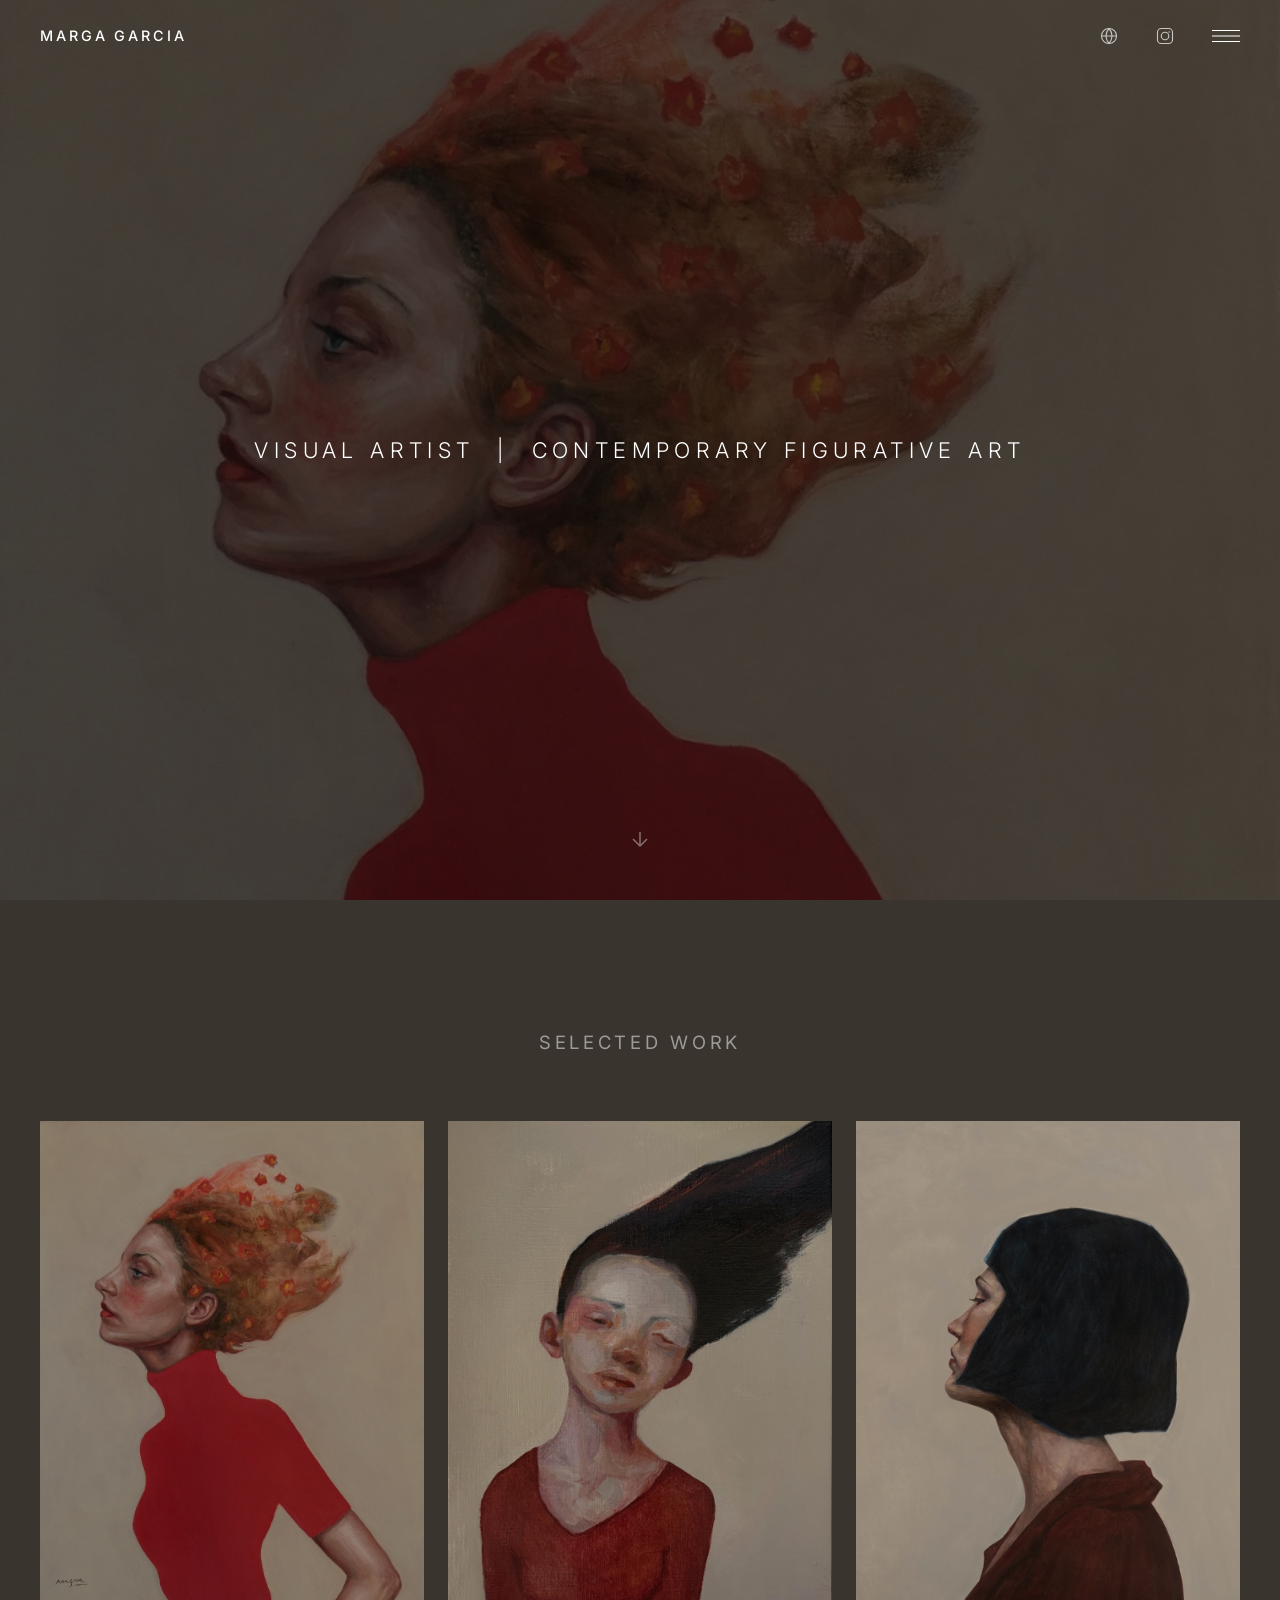
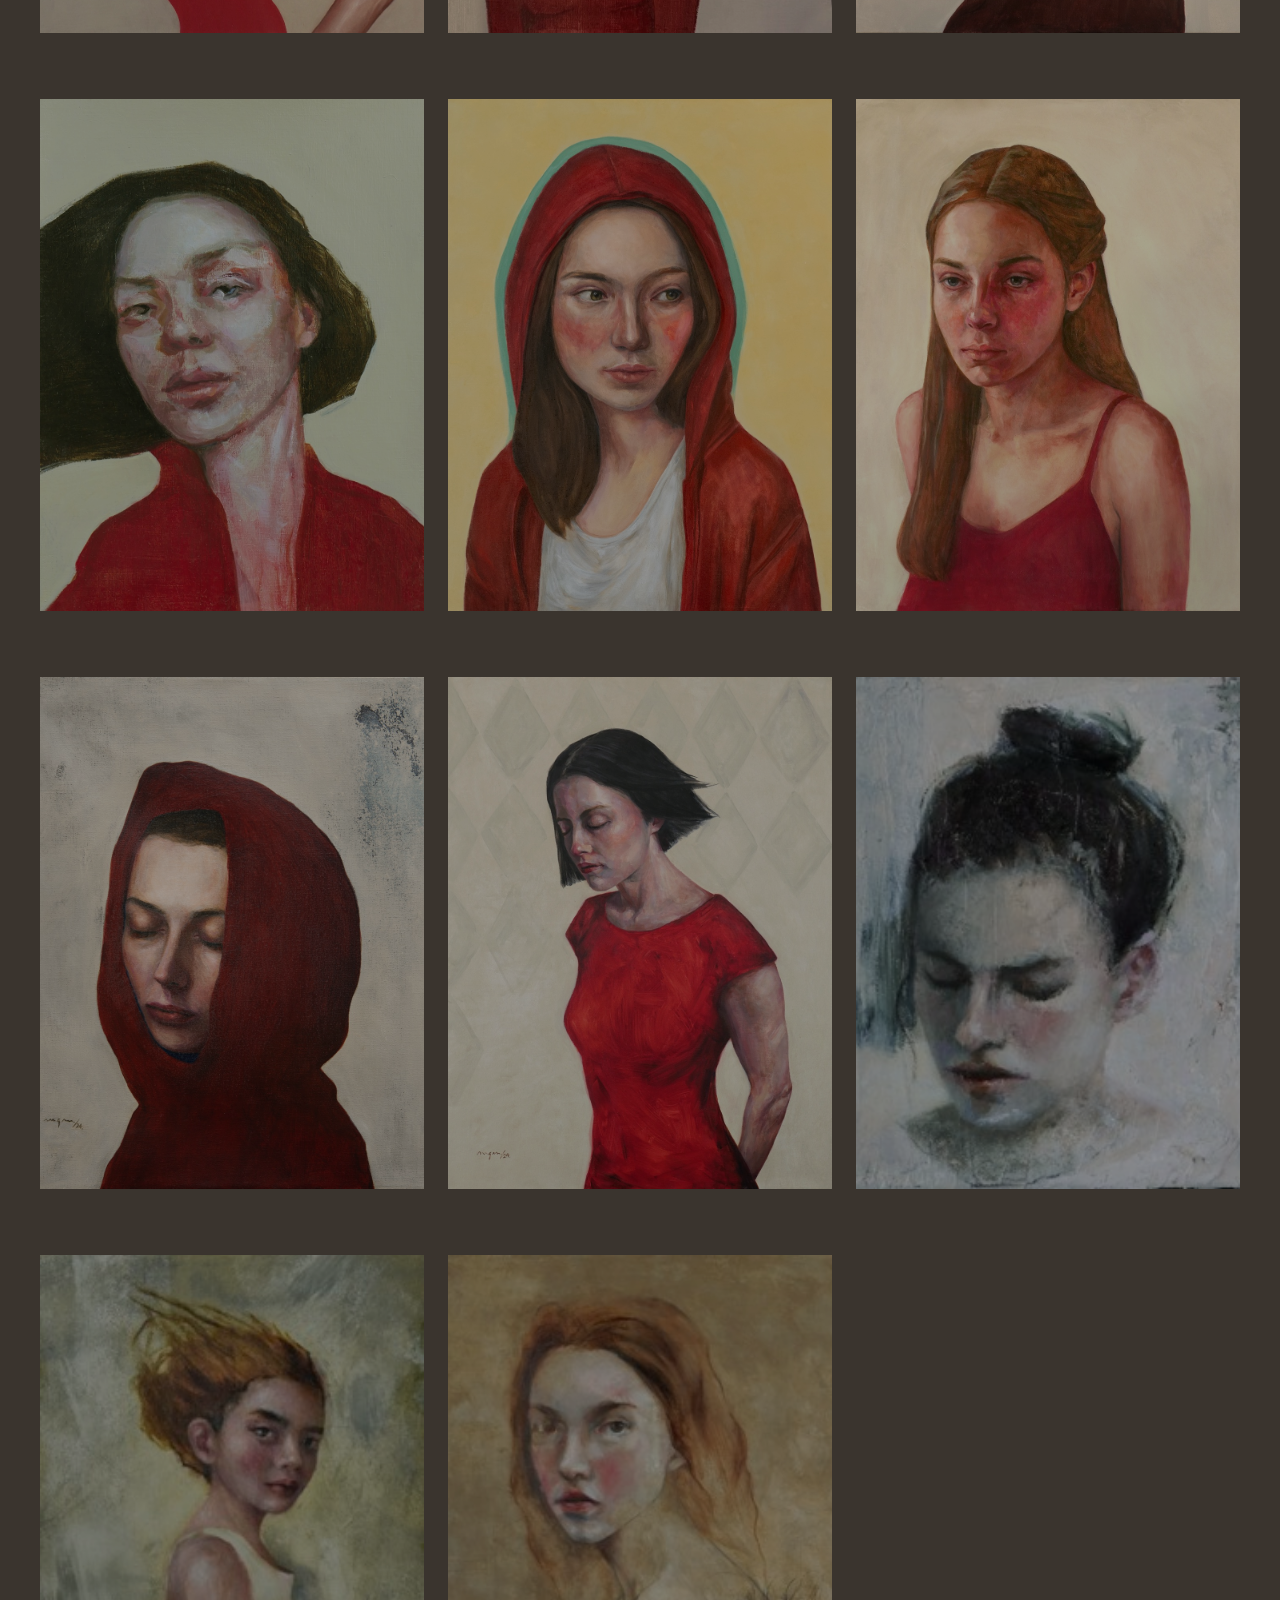
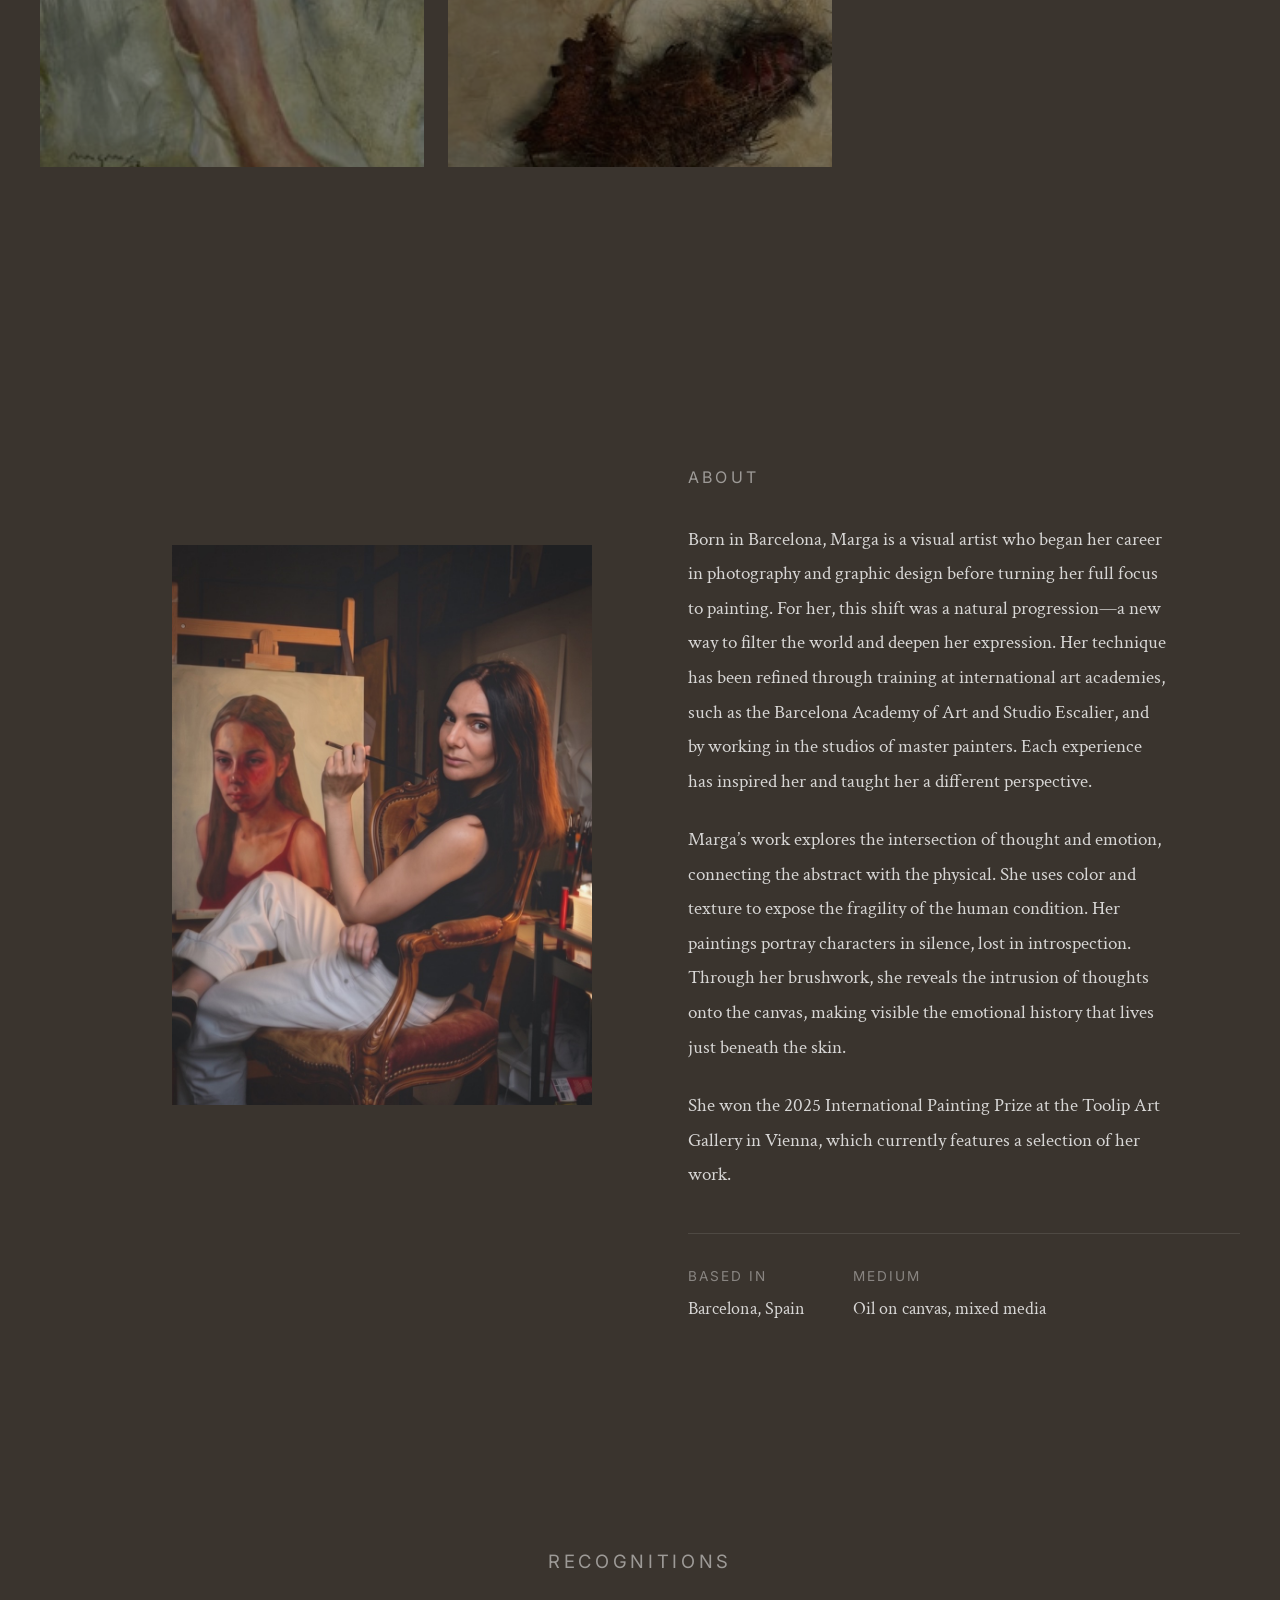
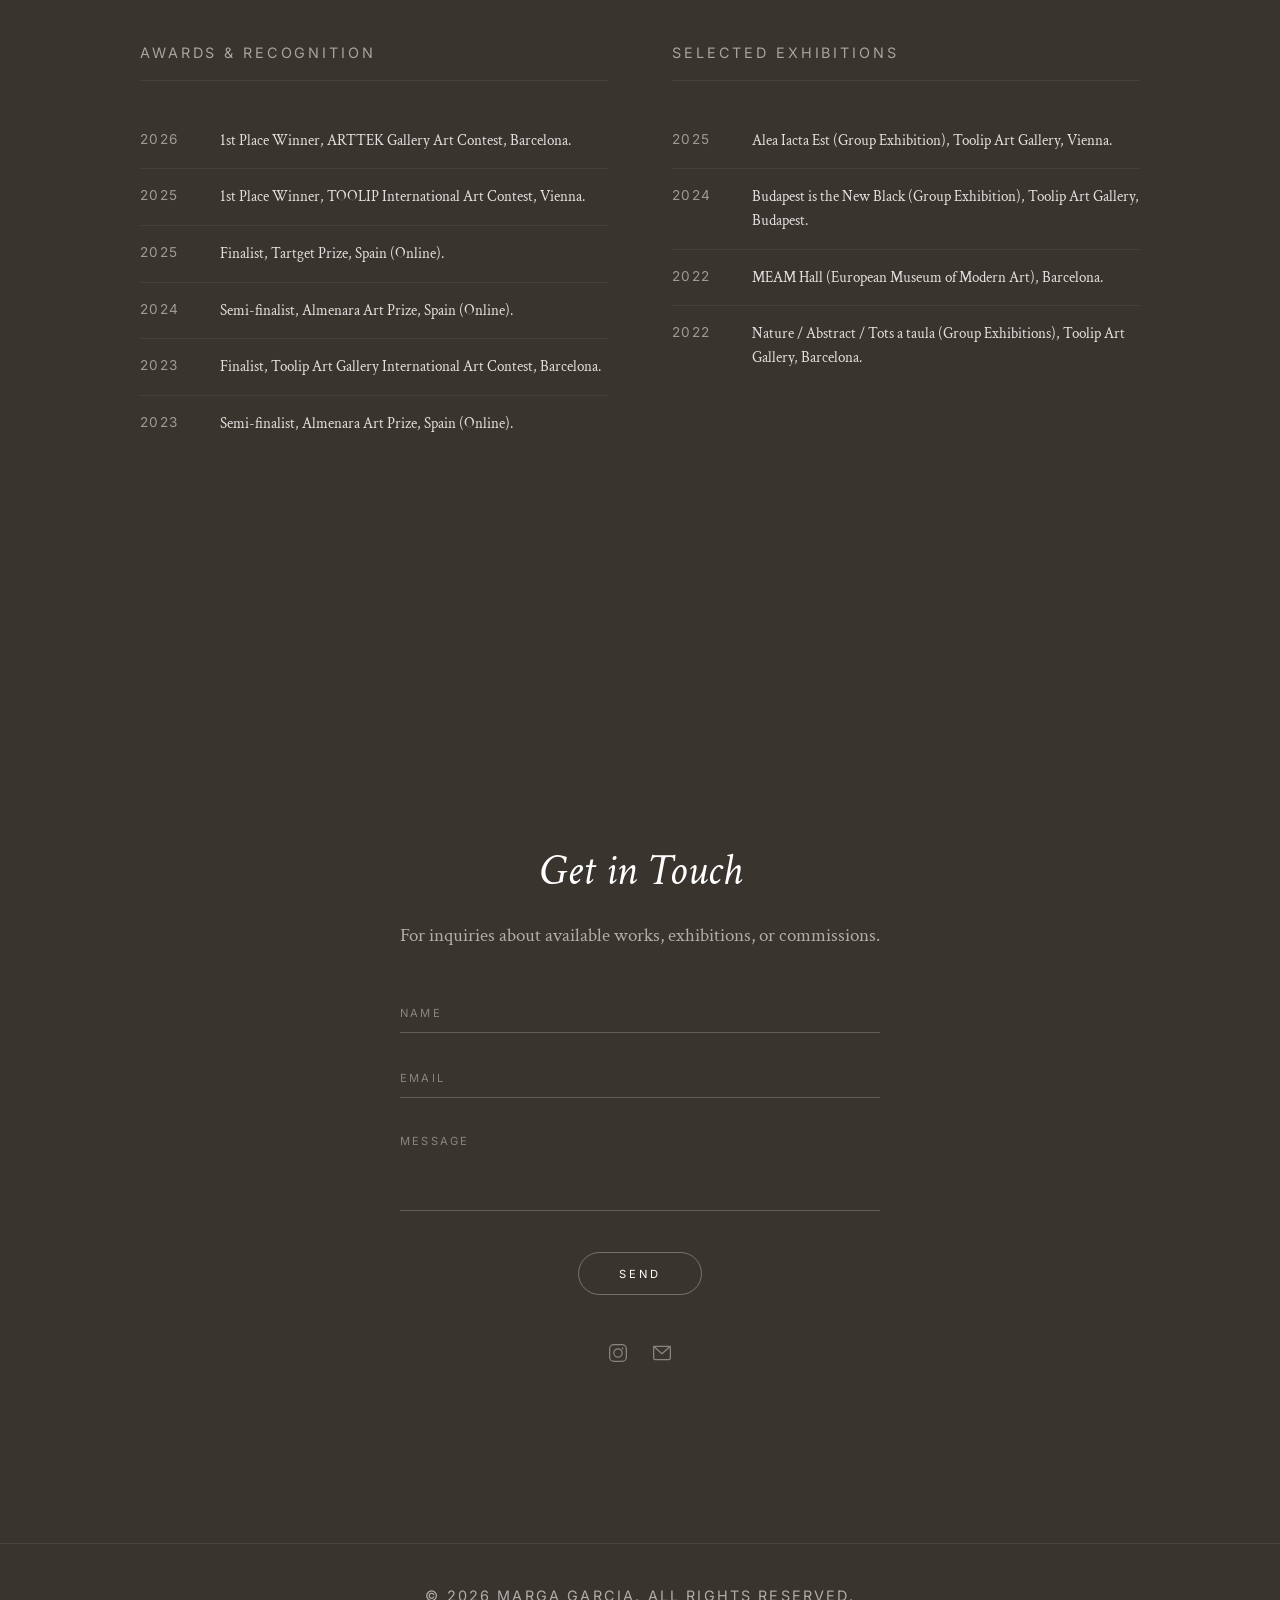
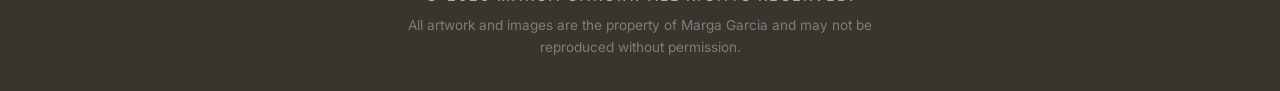
==== commit 24067d1d: "Update About photo Co-Authored-By: Claude Opus 4.7 (1M context) <noreply@anthropic.com>" ====
--- a/index.html
+++ b/index.html
@@ -180,7 +180,7 @@
   <section class="slide about" id="about">
     <div class="about-inner">
       <div class="about-image">
-        <img src="images/insta/MargaGarcia.jpeg" alt="Marga Garcia">
+        <img src="images/insta/Marga%20Garcia%20Profile%20pic%20Grande.jpeg" alt="Marga Garcia">
       </div>
       <div class="about-text">
         <h2>About</h2>
--- a/css/style.css
+++ b/css/style.css
@@ -809,6 +809,14 @@
     background-position: 25% center;
   }
 
+  .hero-content {
+    margin-top: -10vh;
+  }
+
+  .hero-title {
+    font-size: 1.1rem;
+  }
+
   .hero-title .hero-sep {
     display: none;
   }
@@ -871,7 +879,7 @@
   }
 
   .hero-title {
-    font-size: 0.8rem;
+    font-size: 1rem;
     letter-spacing: 0.2em;
   }
 }
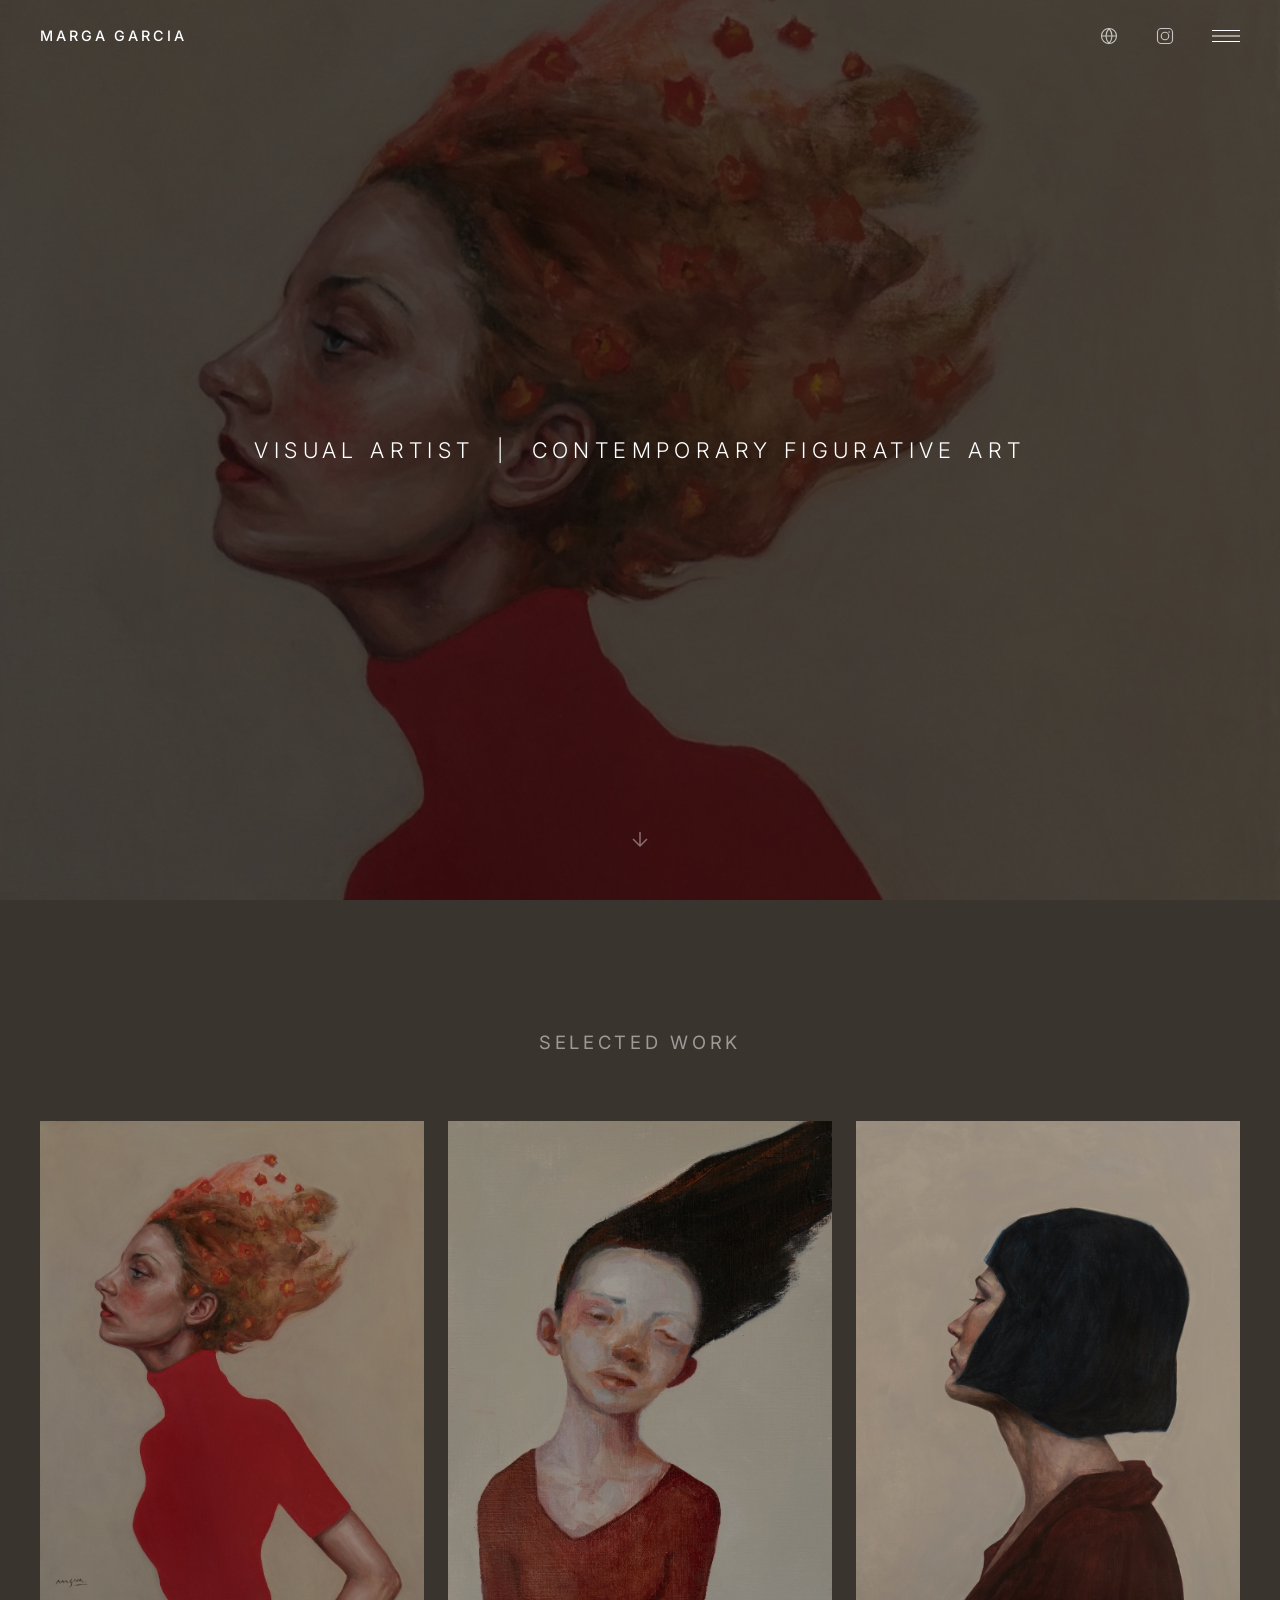
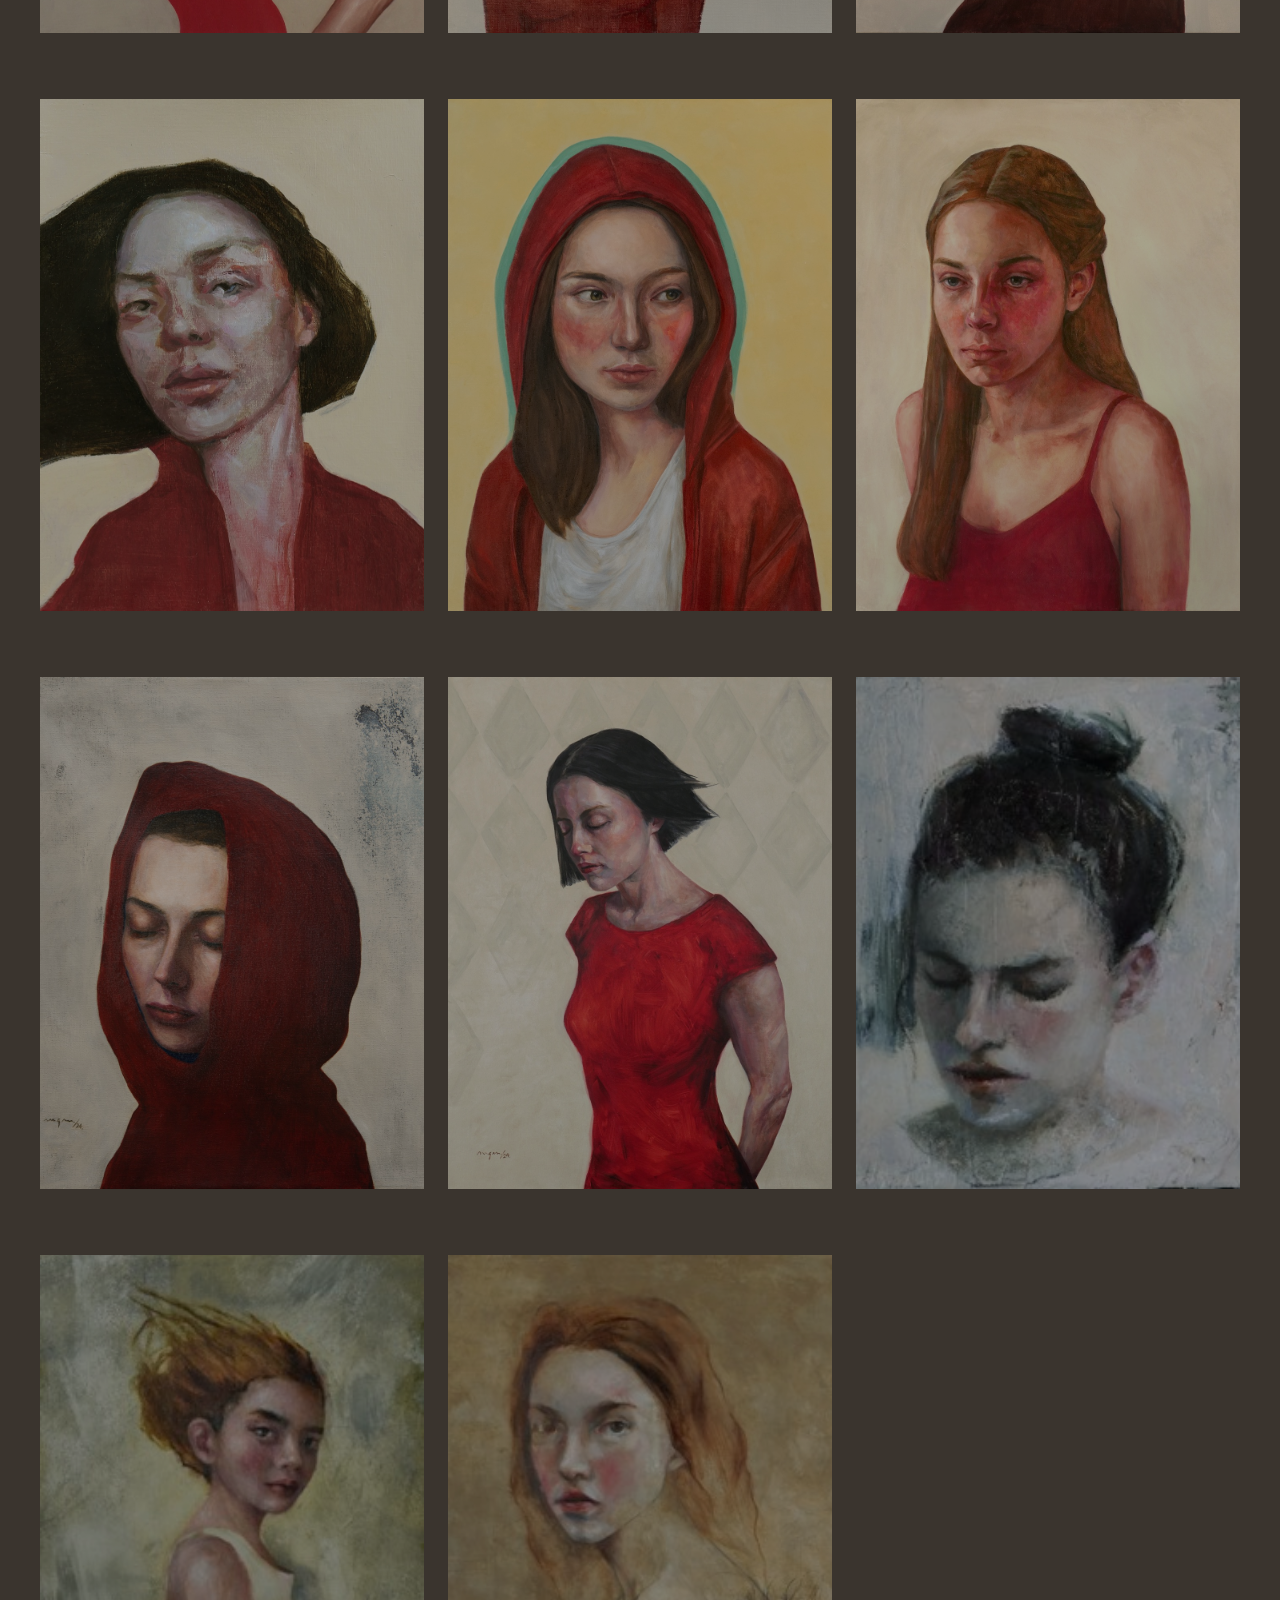
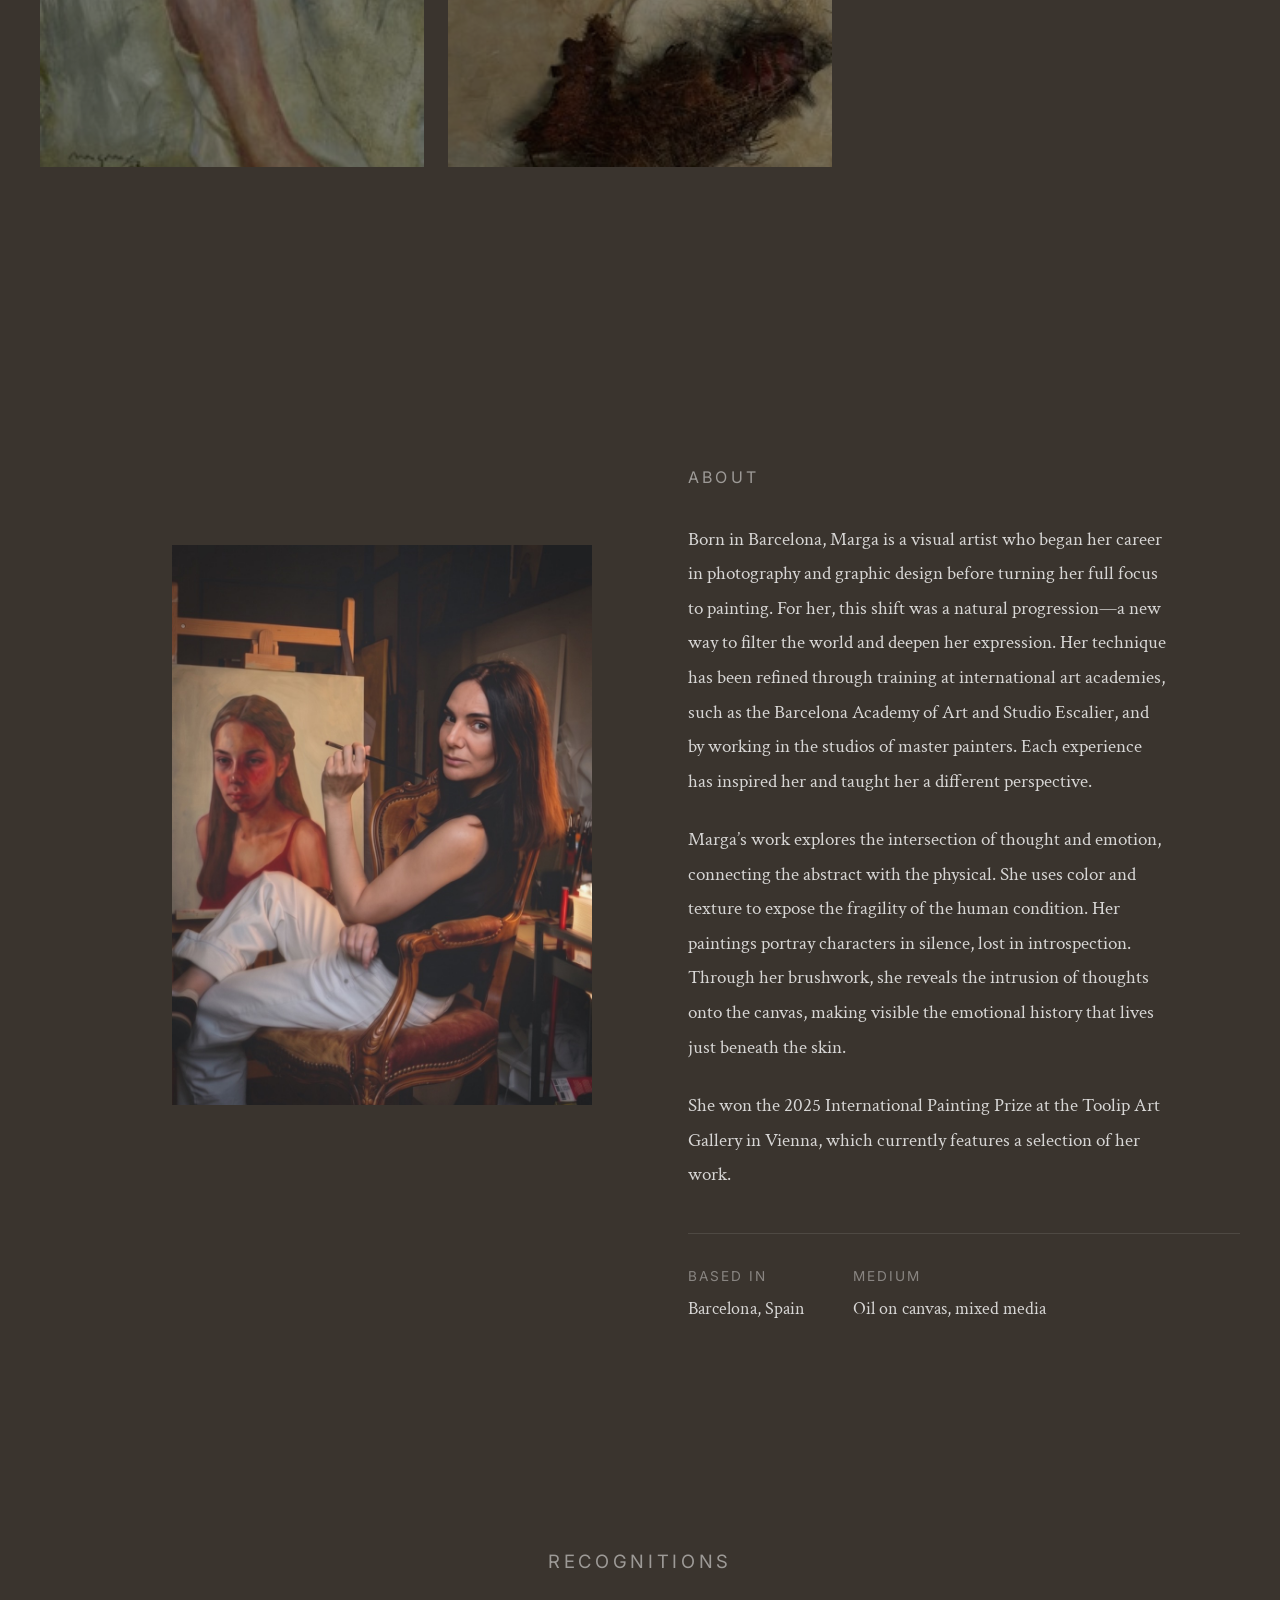
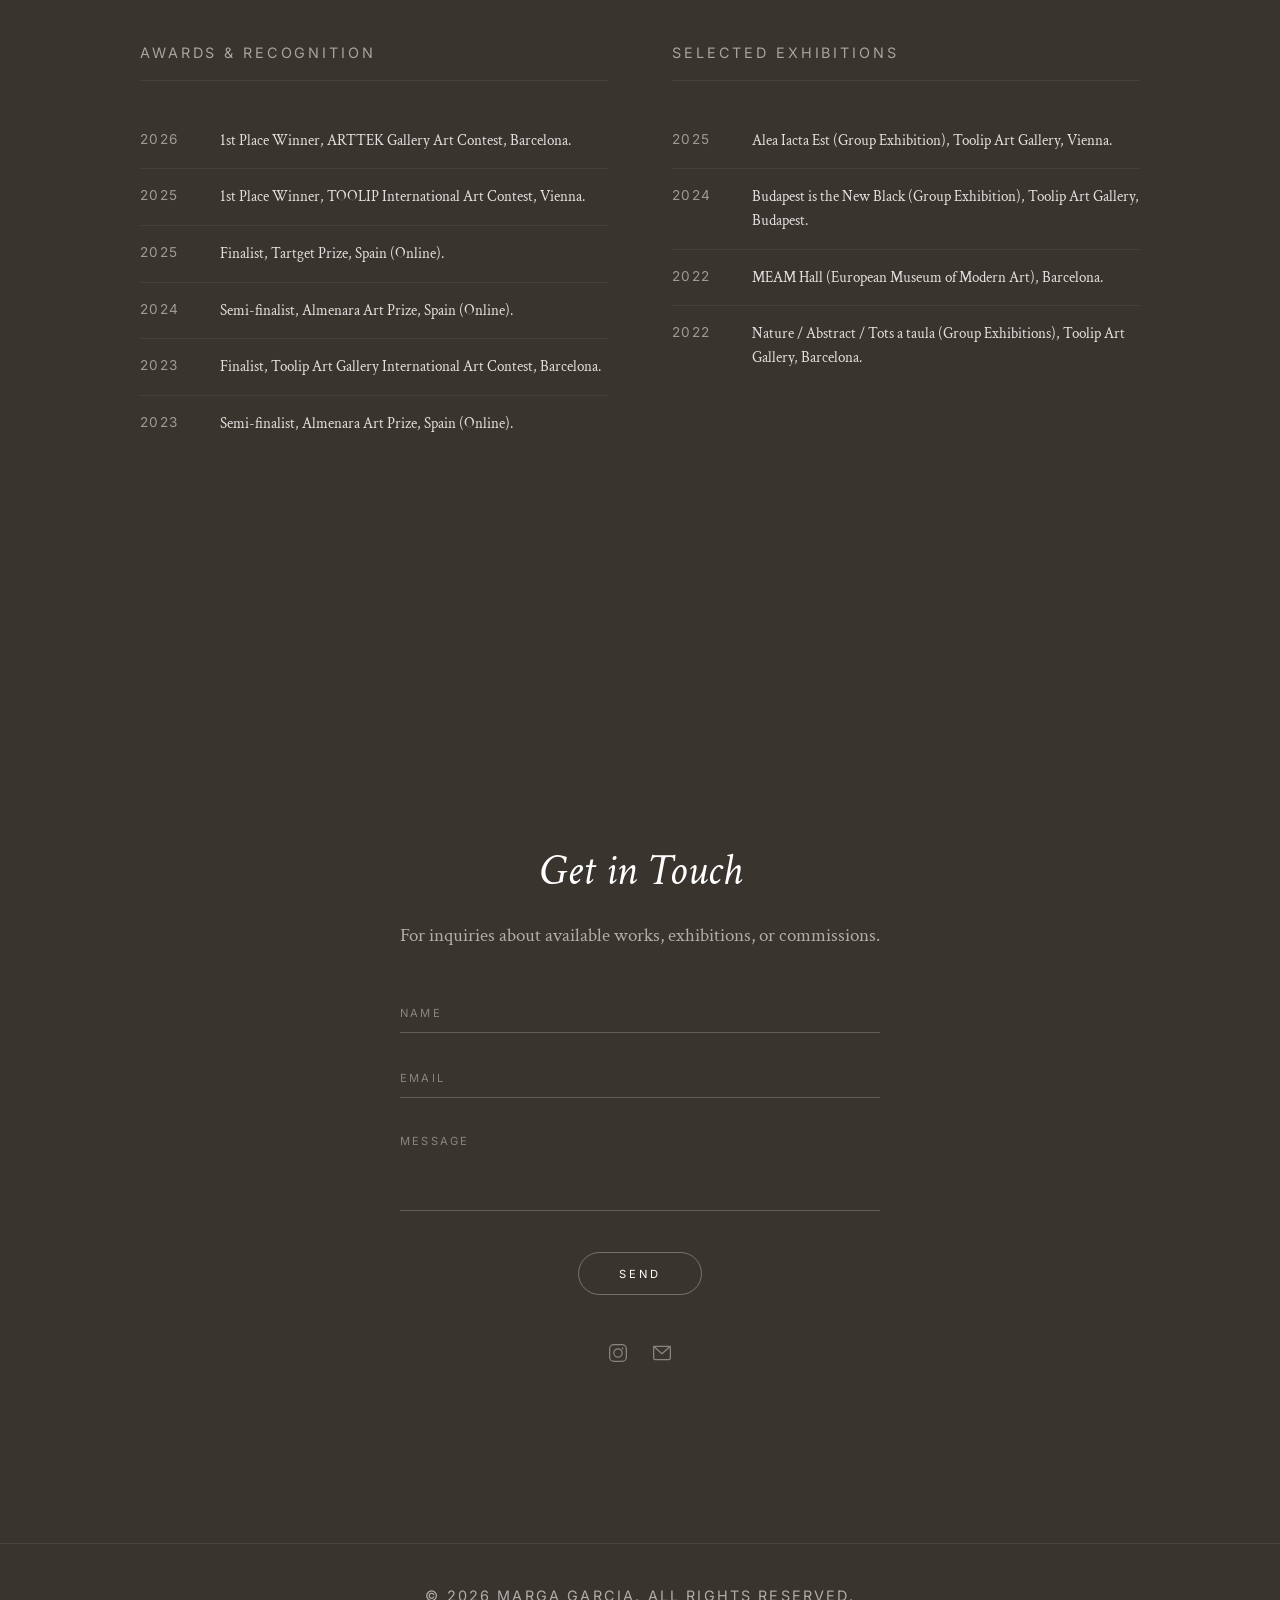
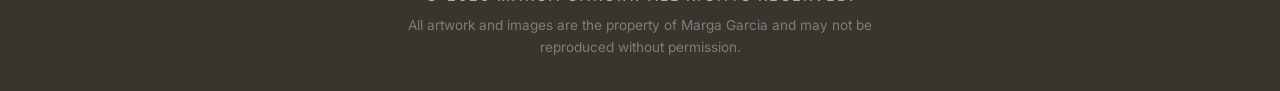
==== commit 0f314ebb: "Add Anima Fera and Surrectio artworks, replace placeholder images, IT copy fix Co-Authored-By: Claud" ====
--- a/index.html
+++ b/index.html
@@ -83,12 +83,12 @@
           <span class="gallery-year">2026</span>
         </div>
       </a>
-      <a href="#" class="gallery-item" data-title="Untitled" data-year="2025">
-        <div class="gallery-img">
-          <img src="images/insta/WhatsApp%20Image%202026-04-10%20at%2017.46.43%20Grande.jpeg" alt="Untitled" loading="lazy">
-        </div>
-        <div class="gallery-caption">
-          <span class="gallery-title">Untitled</span>
+      <a href="#" class="gallery-item" data-title="Surrectio" data-year="2025">
+        <div class="gallery-img">
+          <img src="images/insta/Surrectio_Marga%20Garcia%20Grande.jpeg" alt="Surrectio" loading="lazy">
+        </div>
+        <div class="gallery-caption">
+          <span class="gallery-title">Surrectio</span>
           <span class="gallery-year">2025</span>
         </div>
       </a>
@@ -101,12 +101,12 @@
           <span class="gallery-year">2025</span>
         </div>
       </a>
-      <a href="#" class="gallery-item" data-title="Untitled" data-year="2025">
-        <div class="gallery-img">
-          <img src="images/insta/L1035656%20copy%20Grande.jpeg" alt="Untitled" loading="lazy">
-        </div>
-        <div class="gallery-caption">
-          <span class="gallery-title">Untitled</span>
+      <a href="#" class="gallery-item" data-title="Anima Fera" data-year="2025">
+        <div class="gallery-img">
+          <img src="images/insta/AnimaFera_MargaGarcia%20Grande.jpeg" alt="Anima Fera" loading="lazy">
+        </div>
+        <div class="gallery-caption">
+          <span class="gallery-title">Anima Fera</span>
           <span class="gallery-year">2025</span>
         </div>
       </a>
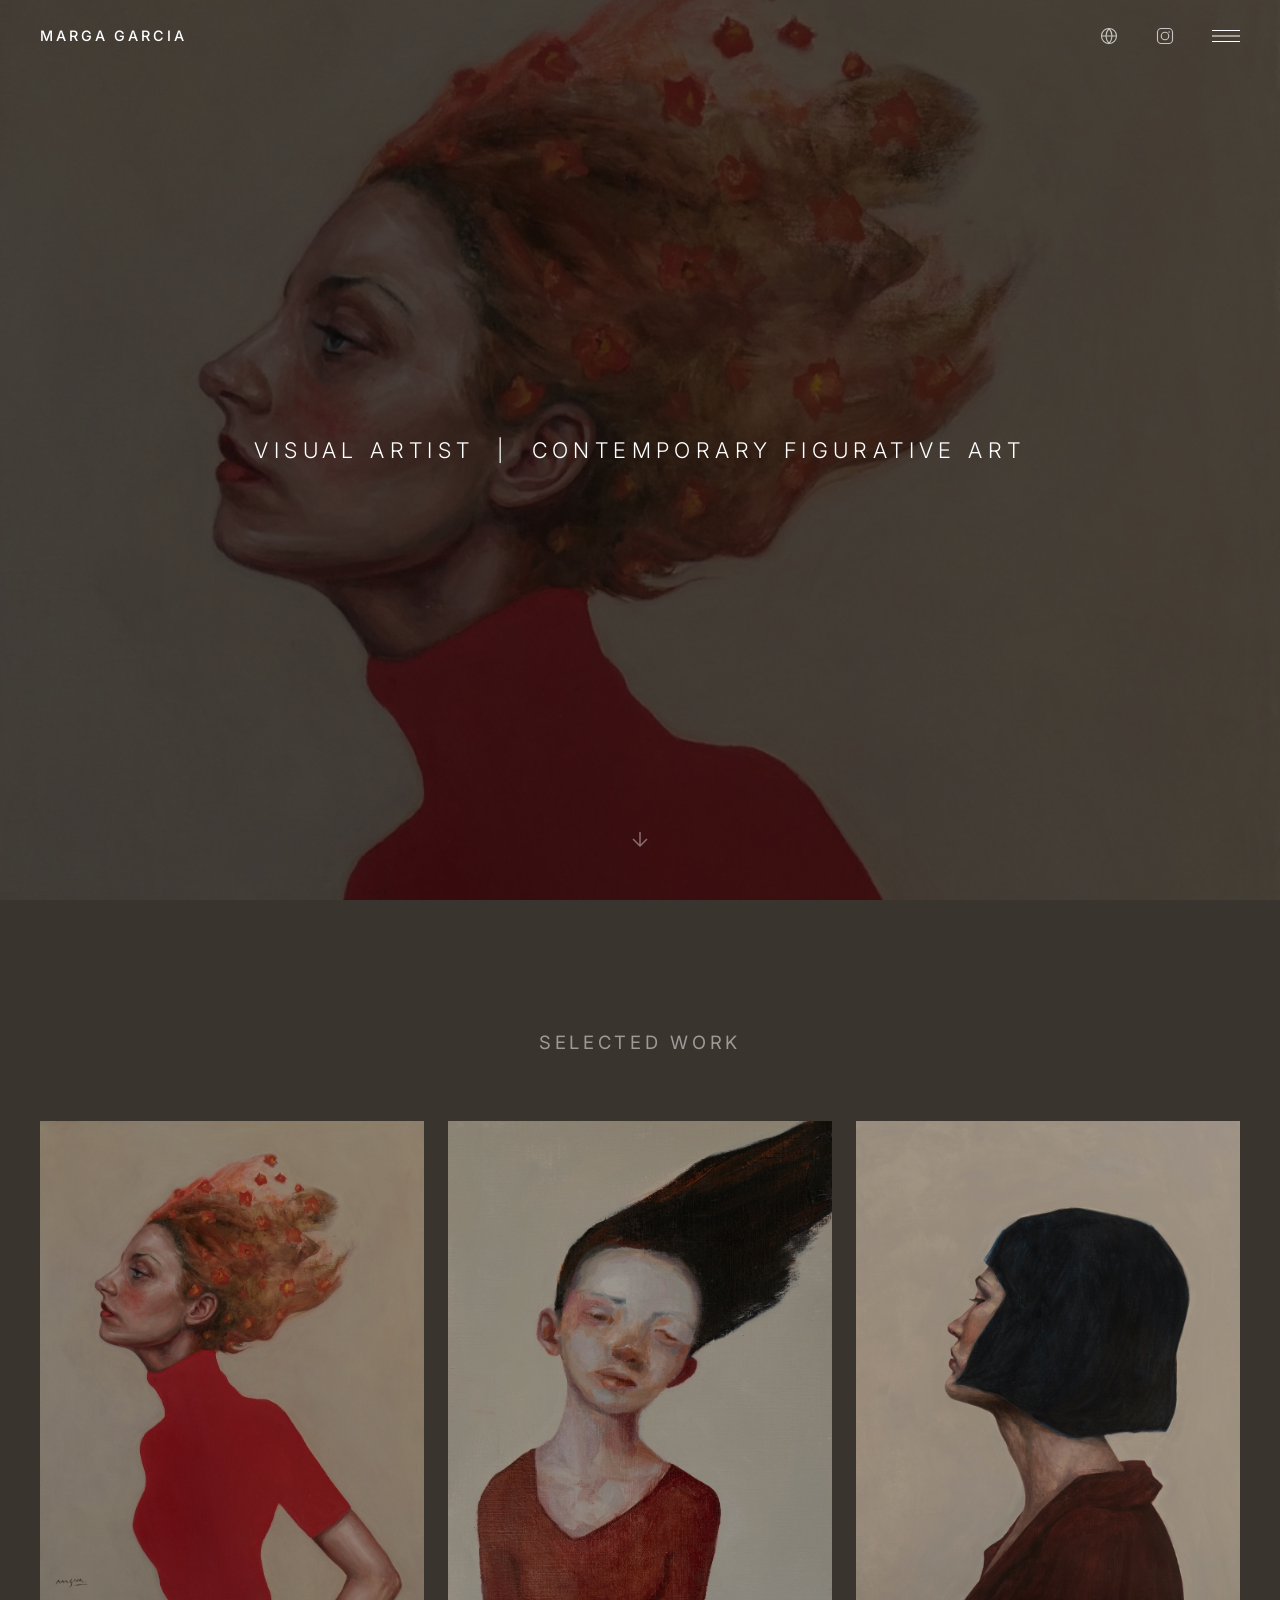
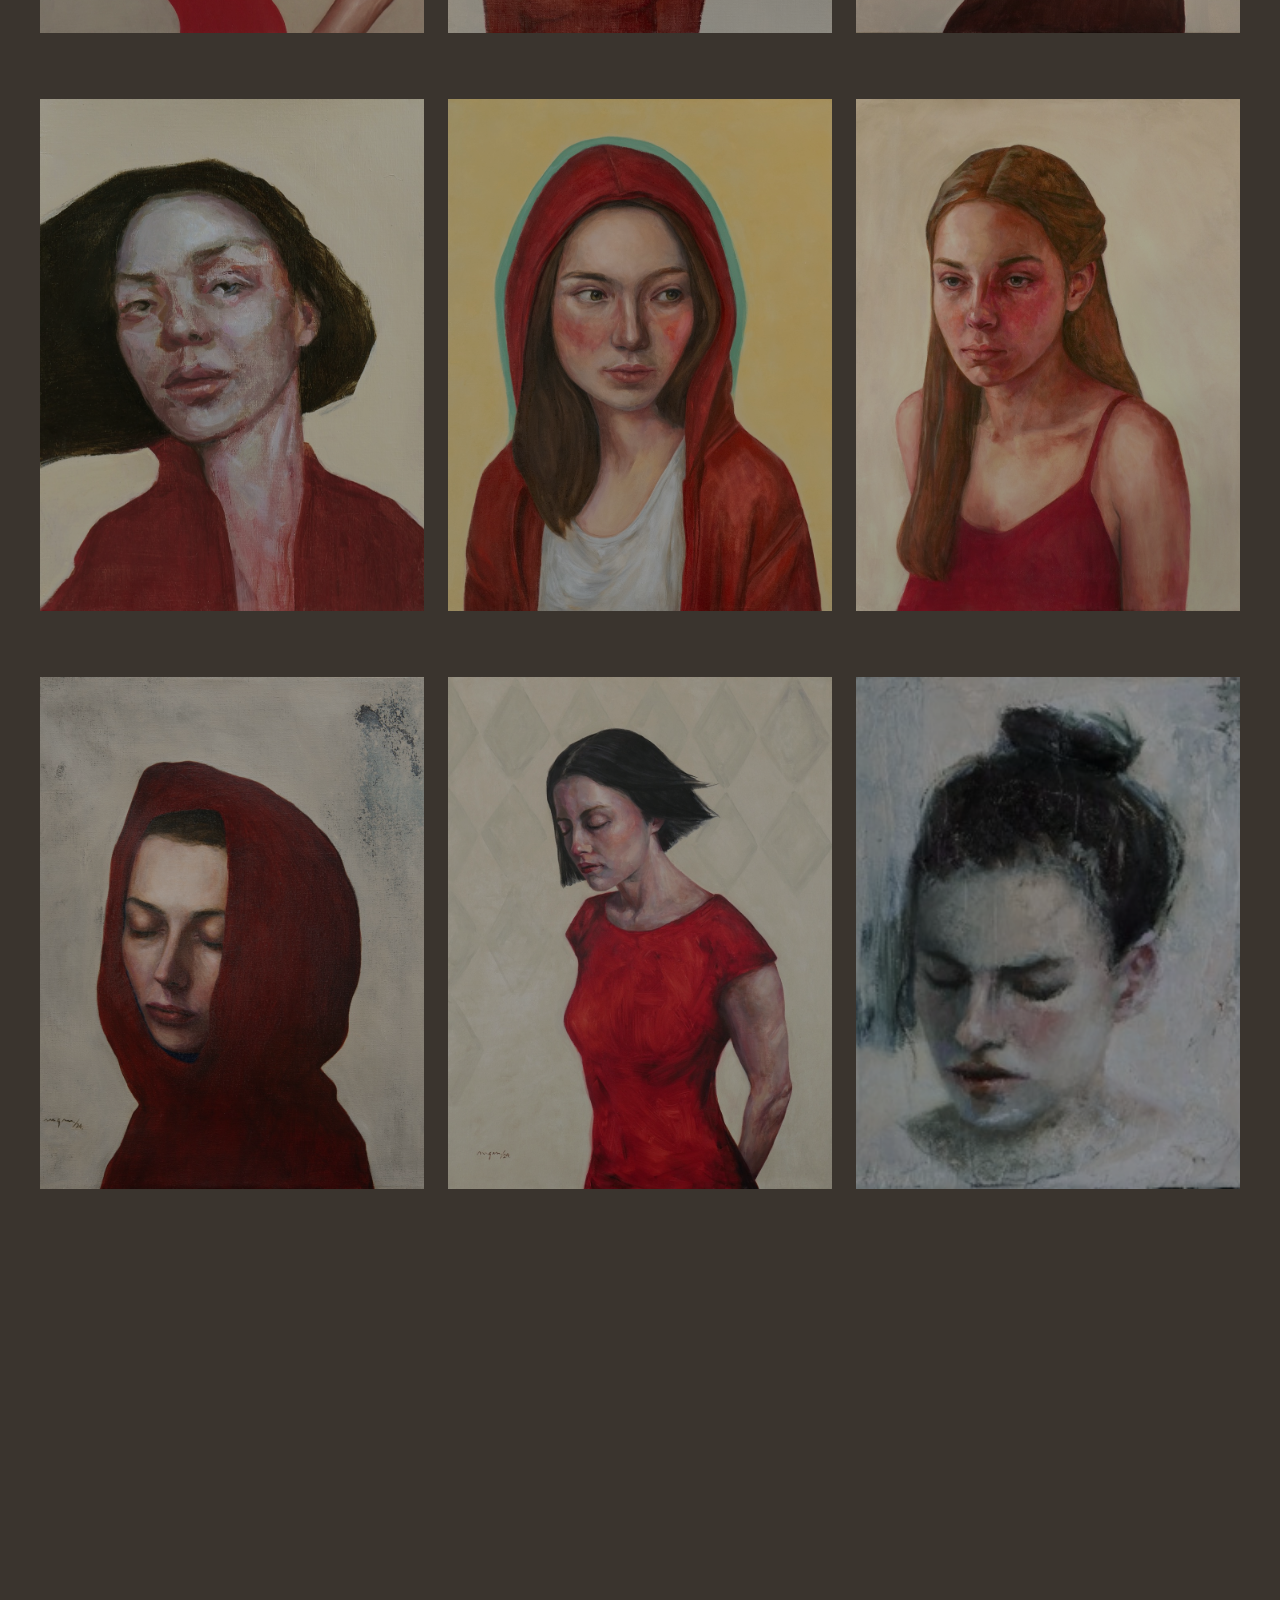
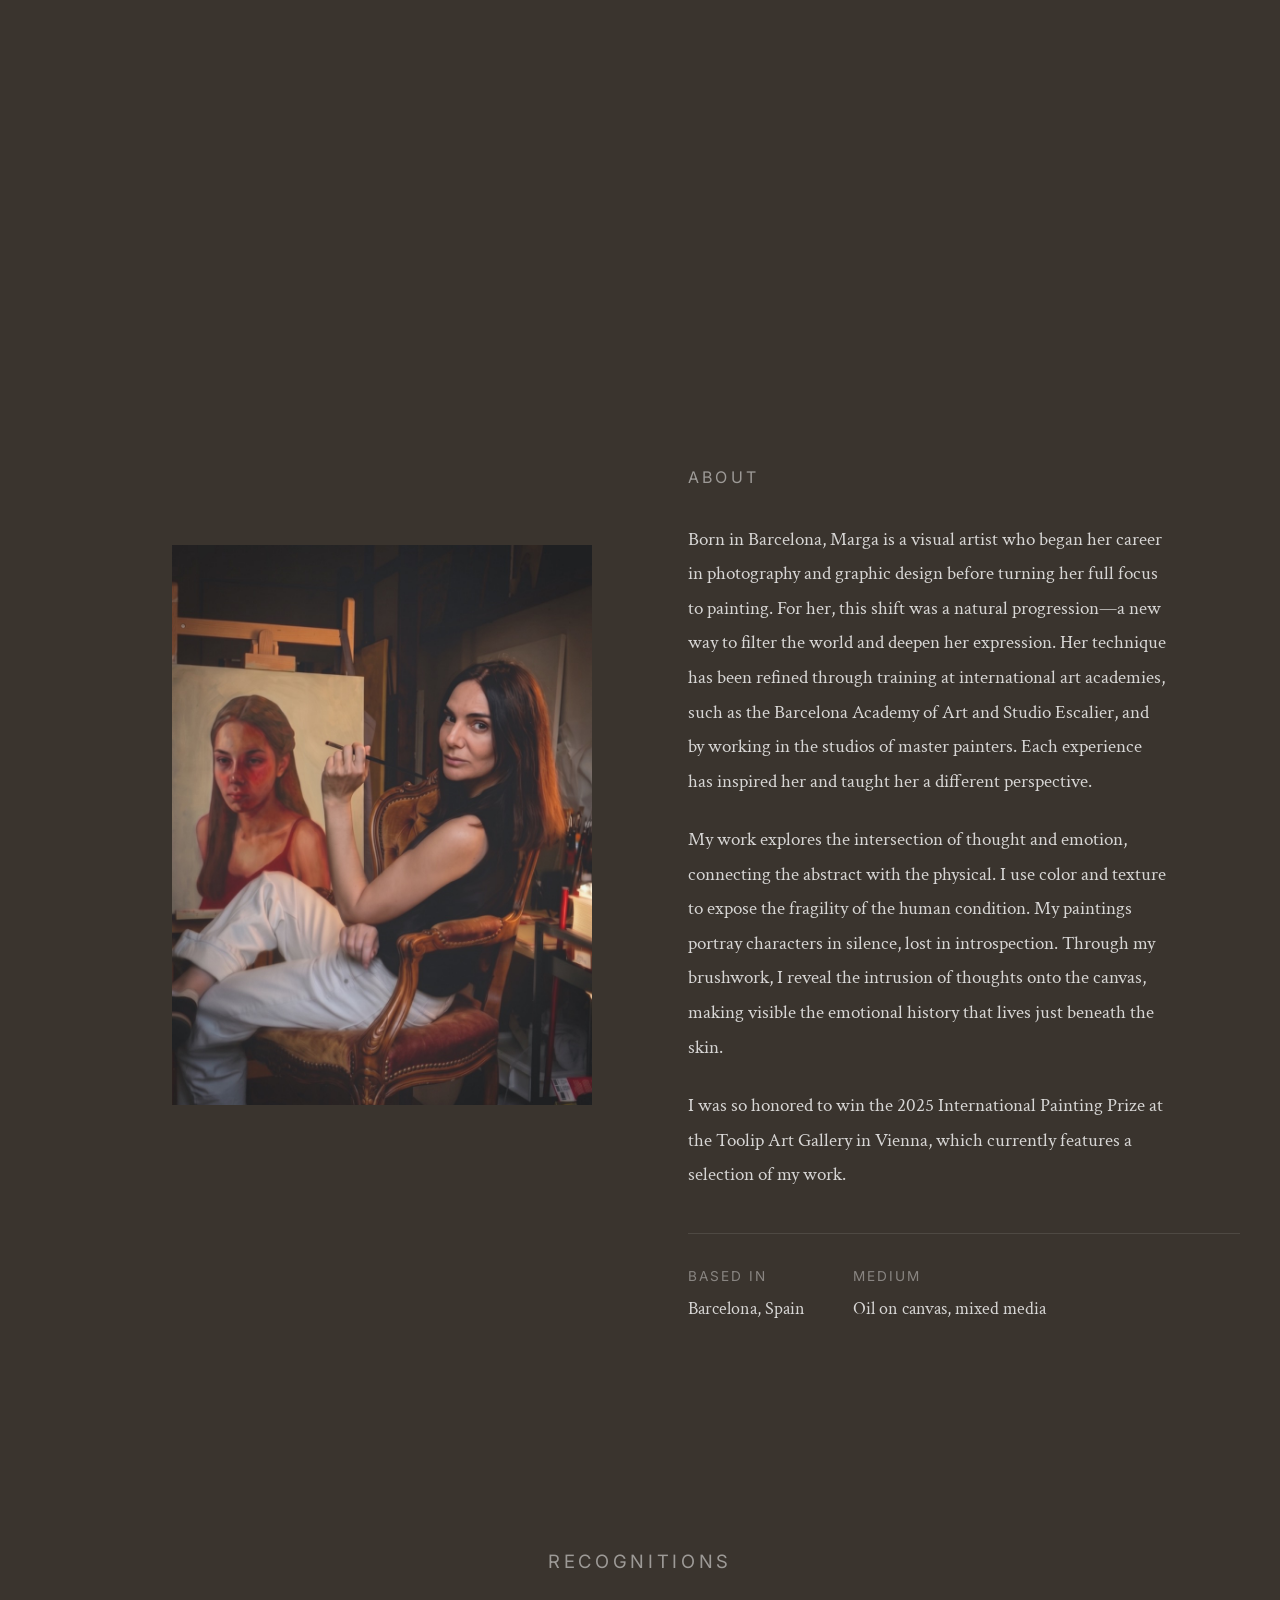
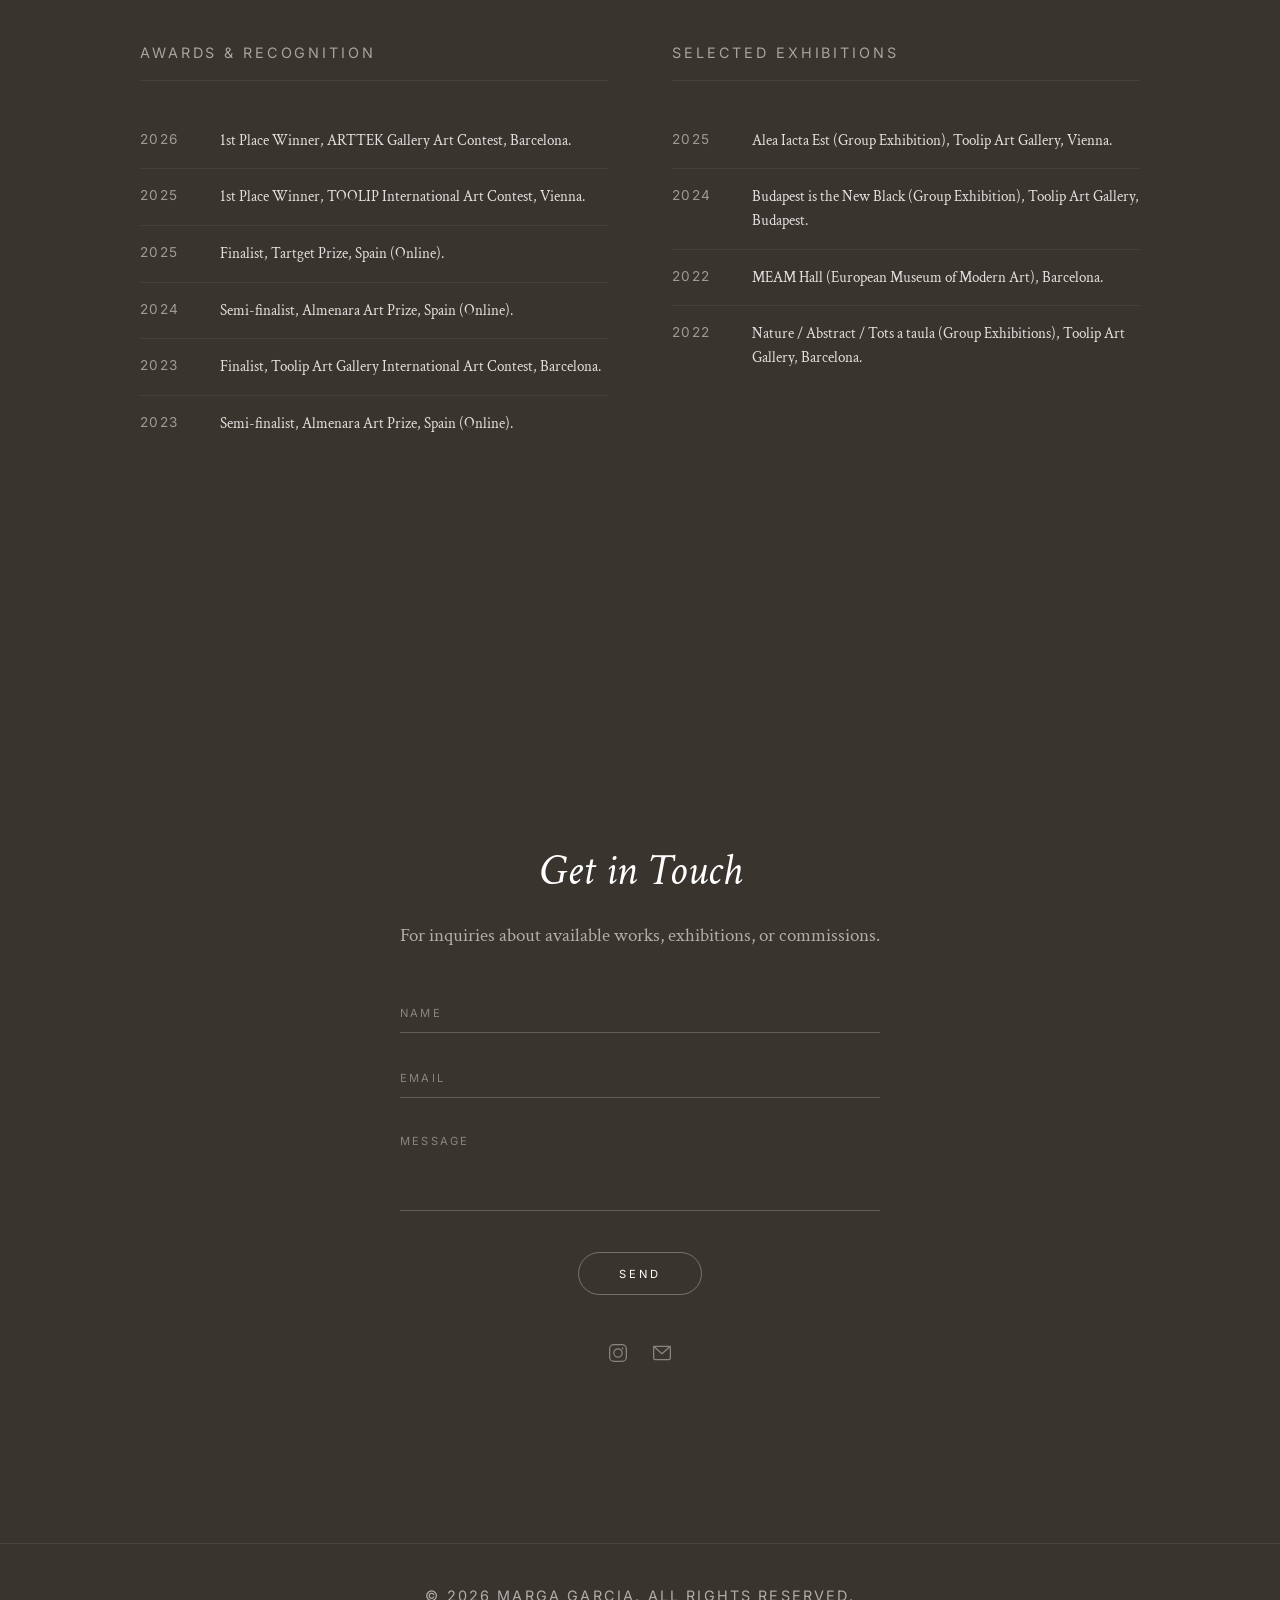
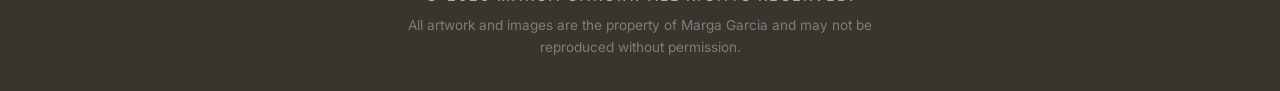
==== commit 5e43dc92: "Switch About text to first person across all 5 languages Co-Authored-By: Claude Opus 4.7 (1M context" ====
--- a/index.html
+++ b/index.html
@@ -185,8 +185,8 @@
       <div class="about-text">
         <h2>About</h2>
         <p>Born in Barcelona, Marga is a visual artist who began her career in photography and graphic design before turning her full focus to painting. For her, this shift was a natural progression—a new way to filter the world and deepen her expression. Her technique has been refined through training at international art academies, such as the Barcelona Academy of Art and Studio Escalier, and by working in the studios of master painters. Each experience has inspired her and taught her a different perspective.</p>
-        <p>Marga&rsquo;s work explores the intersection of thought and emotion, connecting the abstract with the physical. She uses color and texture to expose the fragility of the human condition. Her paintings portray characters in silence, lost in introspection. Through her brushwork, she reveals the intrusion of thoughts onto the canvas, making visible the emotional history that lives just beneath the skin.</p>
-        <p>She won the 2025 International Painting Prize at the Toolip Art Gallery in Vienna, which currently features a selection of her work.</p>
+        <p>My work explores the intersection of thought and emotion, connecting the abstract with the physical. I use color and texture to expose the fragility of the human condition. My paintings portray characters in silence, lost in introspection. Through my brushwork, I reveal the intrusion of thoughts onto the canvas, making visible the emotional history that lives just beneath the skin.</p>
+        <p>I was so honored to win the 2025 International Painting Prize at the Toolip Art Gallery in Vienna, which currently features a selection of my work.</p>
         <div class="about-details">
           <div class="detail">
             <span class="detail-label">Based in</span>
